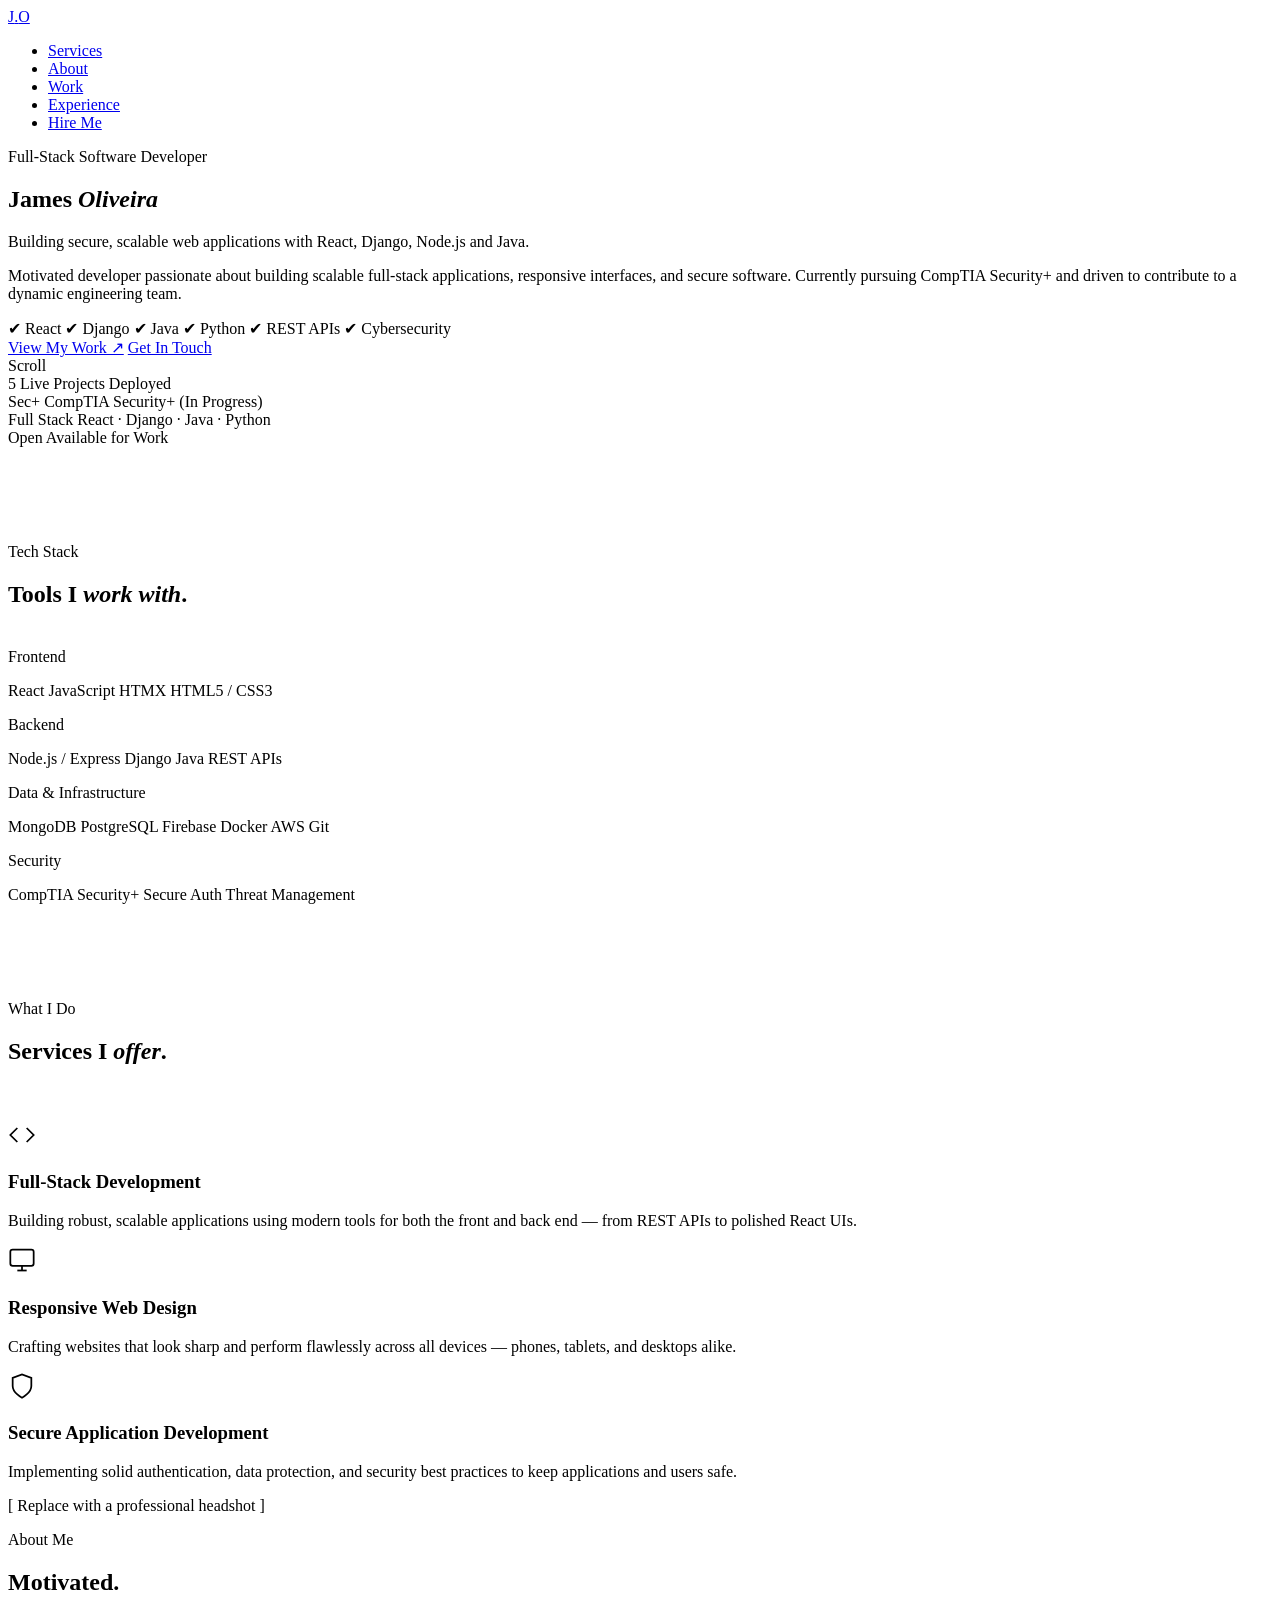
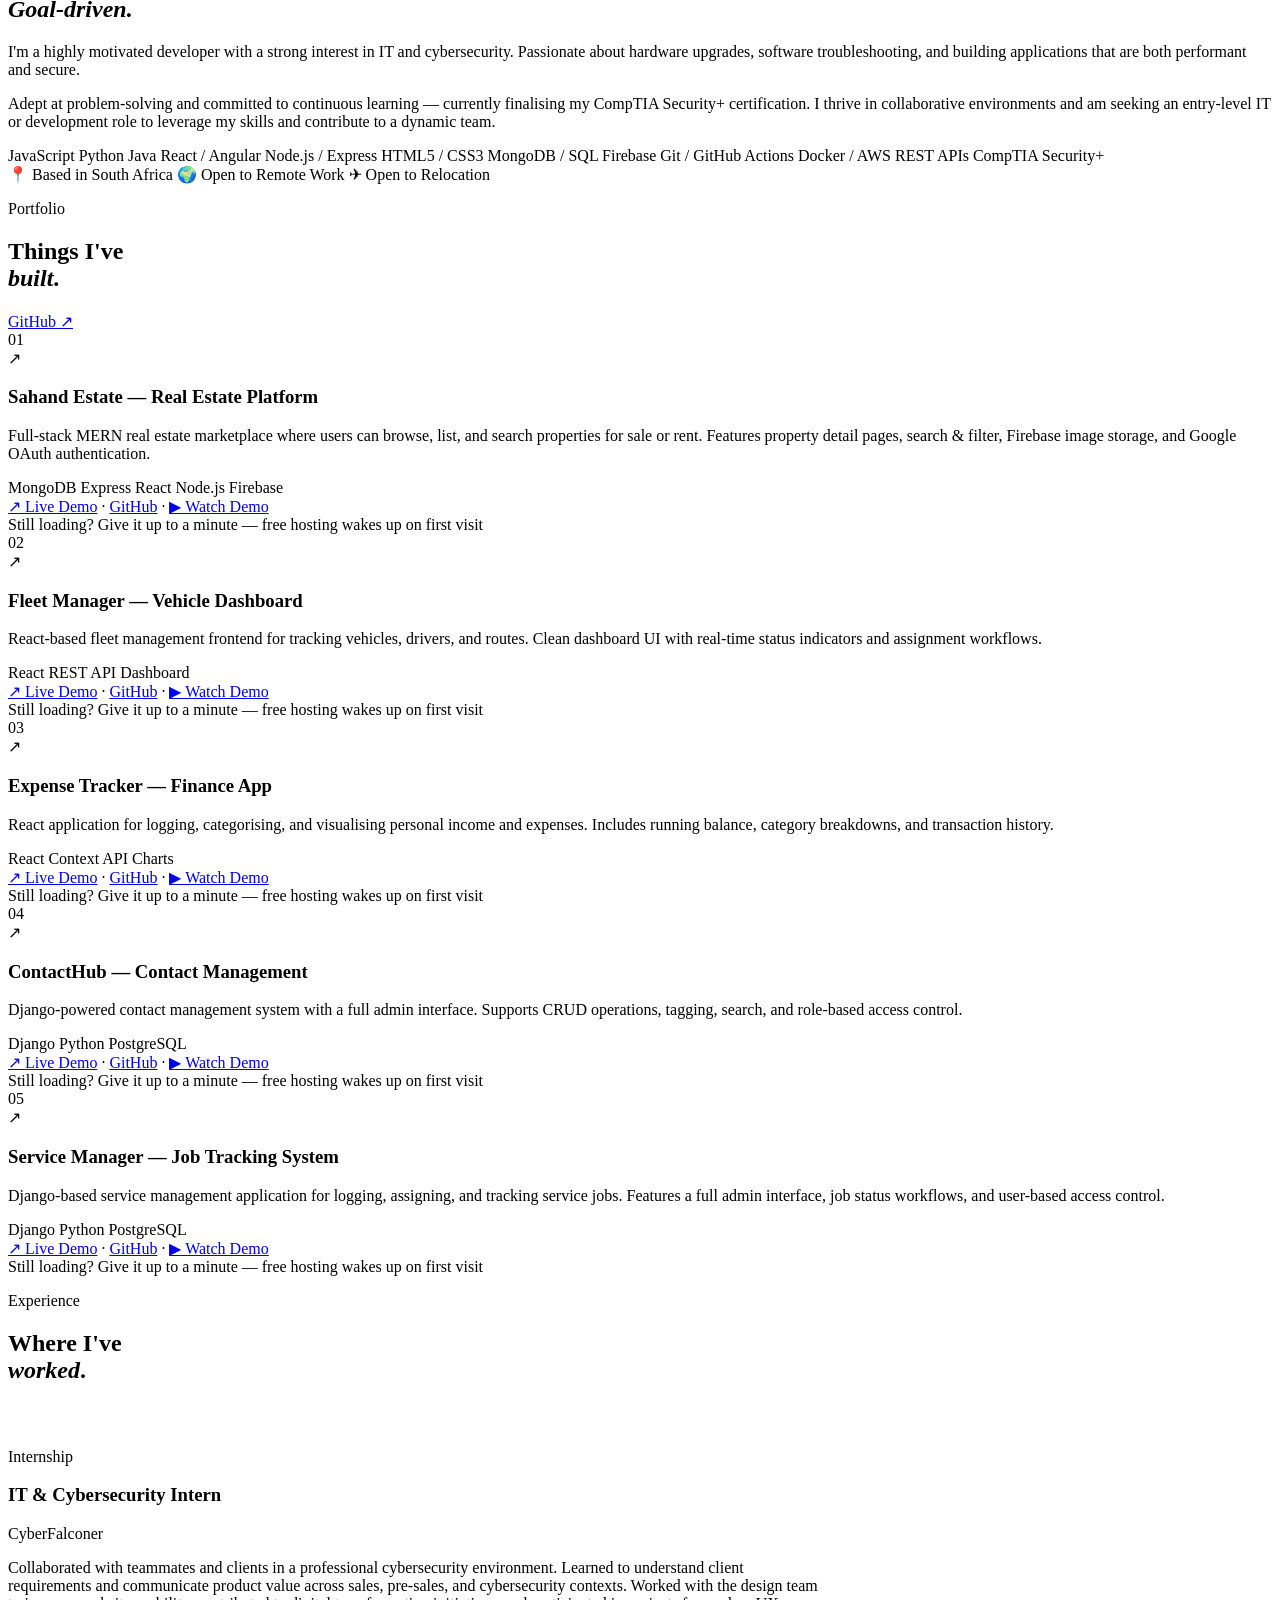
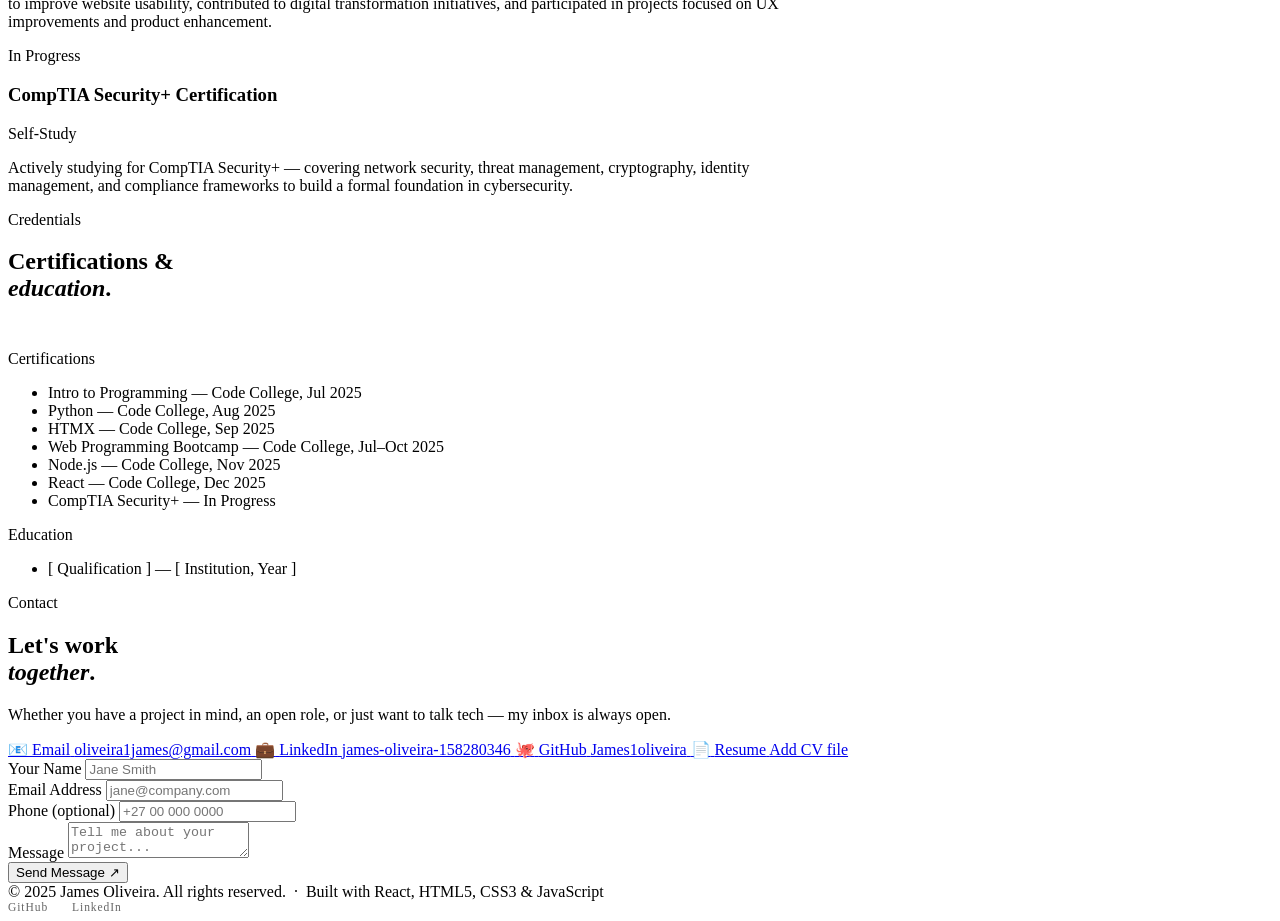
==== index.html @ b5749e1d "Add files via upload" ====
<!DOCTYPE html>
<html lang="en">
<head>
  <meta charset="UTF-8" />
  <meta name="viewport" content="width=device-width, initial-scale=1.0" />
  <title>James Oliveira — Software Developer</title>
  <link rel="stylesheet" href="style.css" />
</head>
<body>

  <!-- ══════════════════════════════════
       NAVIGATION
  ══════════════════════════════════ -->
  <nav id="navbar">
    <div class="container">
      <div class="nav-inner">
        <a href="#hero" class="nav-logo">J<span>.</span>O</a>
        <ul class="nav-links">
          <li><a href="#services">Services</a></li>
          <li><a href="#about">About</a></li>
          <li><a href="#projects">Work</a></li>
          <li><a href="#experience">Experience</a></li>
          <li><a href="#contact" class="nav-cta">Hire Me</a></li>
        </ul>
      </div>
    </div>
  </nav>

  <!-- ══════════════════════════════════
       HERO
  ══════════════════════════════════ -->
  <section id="hero">
    <div class="hero-bg"></div>
    <div class="hero-grid-lines"></div>
    <div class="container">
      <div class="hero-content">
        <p class="hero-eyebrow">Full-Stack Software Developer</p>
        <h1 class="hero-title">James <em>Oliveira</em></h1>
        <p class="hero-subtitle">Building secure, scalable web applications with React, Django, Node.js and Java.</p>
        <p class="hero-desc">
          Motivated developer passionate about building scalable full-stack
          applications, responsive interfaces, and secure software. Currently
          pursuing CompTIA Security+ and driven to contribute to a dynamic
          engineering team.
        </p>
        <div class="hero-tech-row reveal reveal-delay-1">
          <span class="hero-tech-item">✔ React</span>
          <span class="hero-tech-item">✔ Django</span>
          <span class="hero-tech-item">✔ Java</span>
          <span class="hero-tech-item">✔ Python</span>
          <span class="hero-tech-item">✔ REST APIs</span>
          <span class="hero-tech-item">✔ Cybersecurity</span>
        </div>
        <div class="hero-actions">
          <a href="#projects" class="btn btn-primary">View My Work ↗</a>
          <a href="#contact" class="btn btn-outline">Get In Touch</a>
        </div>
      </div>
    </div>
    <div class="hero-scroll">
      <div class="scroll-line"></div>
      <span>Scroll</span>
    </div>
  </section>

  <!-- ══════════════════════════════════
       STATS STRIP
  ══════════════════════════════════ -->
  <div class="stats-strip">
    <div class="container">
      <div class="stats-grid">
        <div class="reveal">
          <span class="stat-number">5</span>
          <span class="stat-label">Live Projects Deployed</span>
        </div>
        <div class="reveal reveal-delay-1">
          <span class="stat-number">Sec+</span>
          <span class="stat-label">CompTIA Security+ (In Progress)</span>
        </div>
        <div class="reveal reveal-delay-2">
          <span class="stat-number">Full&nbsp;Stack</span>
          <span class="stat-label">React · Django · Java · Python</span>
        </div>
        <div class="reveal reveal-delay-3">
          <span class="stat-number">Open</span>
          <span class="stat-label">Available for Work</span>
        </div>
      </div>
    </div>
  </div>

  <!-- ══════════════════════════════════
       TECH STACK
  ══════════════════════════════════ -->
  <section id="stack" style="padding-top: 5rem; padding-bottom: 5rem;">
    <div class="container">
      <p class="section-label reveal">Tech Stack</p>
      <h2 class="reveal reveal-delay-1" style="margin-bottom:2.5rem;">Tools I <em>work with</em>.</h2>
      <div class="stack-groups">
        <div class="stack-group reveal">
          <p class="stack-group-label">Frontend</p>
          <div class="skills-grid">
            <span class="skill-tag">React</span>
            <span class="skill-tag">JavaScript</span>
            <span class="skill-tag">HTMX</span>
            <span class="skill-tag">HTML5 / CSS3</span>
          </div>
        </div>
        <div class="stack-group reveal reveal-delay-1">
          <p class="stack-group-label">Backend</p>
          <div class="skills-grid">
            <span class="skill-tag">Node.js / Express</span>
            <span class="skill-tag">Django</span>
            <span class="skill-tag">Java</span>
            <span class="skill-tag">REST APIs</span>
          </div>
        </div>
        <div class="stack-group reveal reveal-delay-2">
          <p class="stack-group-label">Data &amp; Infrastructure</p>
          <div class="skills-grid">
            <span class="skill-tag">MongoDB</span>
            <span class="skill-tag">PostgreSQL</span>
            <span class="skill-tag">Firebase</span>
            <span class="skill-tag">Docker</span>
            <span class="skill-tag">AWS</span>
            <span class="skill-tag">Git</span>
          </div>
        </div>
        <div class="stack-group reveal reveal-delay-3">
          <p class="stack-group-label">Security</p>
          <div class="skills-grid">
            <span class="skill-tag">CompTIA Security+</span>
            <span class="skill-tag">Secure Auth</span>
            <span class="skill-tag">Threat Management</span>
          </div>
        </div>
      </div>
    </div>
  </section>

  <!-- ══════════════════════════════════
       SERVICES
  ══════════════════════════════════ -->
  <section id="services">
    <div class="container">
      <p class="section-label reveal">What I Do</p>
      <h2 class="reveal reveal-delay-1" style="margin-bottom:3.5rem;">Services I <em>offer</em>.</h2>
      <div class="services-grid">

        <div class="service-card reveal">
          <div class="service-icon">
            <svg width="28" height="28" viewBox="0 0 24 24" fill="none" stroke="currentColor" stroke-width="1.5">
              <polyline points="16 18 22 12 16 6"/><polyline points="8 6 2 12 8 18"/>
            </svg>
          </div>
          <h3>Full-Stack Development</h3>
          <p>Building robust, scalable applications using modern tools for both the front and back end — from REST APIs to polished React UIs.</p>
        </div>

        <div class="service-card reveal reveal-delay-1">
          <div class="service-icon">
            <svg width="28" height="28" viewBox="0 0 24 24" fill="none" stroke="currentColor" stroke-width="1.5">
              <rect x="2" y="3" width="20" height="14" rx="2"/><line x1="8" y1="21" x2="16" y2="21"/><line x1="12" y1="17" x2="12" y2="21"/>
            </svg>
          </div>
          <h3>Responsive Web Design</h3>
          <p>Crafting websites that look sharp and perform flawlessly across all devices — phones, tablets, and desktops alike.</p>
        </div>

        <div class="service-card reveal reveal-delay-2">
          <div class="service-icon">
            <svg width="28" height="28" viewBox="0 0 24 24" fill="none" stroke="currentColor" stroke-width="1.5">
              <path d="M12 22s8-4 8-10V5l-8-3-8 3v7c0 6 8 10 8 10z"/>
            </svg>
          </div>
          <h3>Secure Application Development</h3>
          <p>Implementing solid authentication, data protection, and security best practices to keep applications and users safe.</p>
        </div>

      </div>
    </div>
  </section>

  <!-- ══════════════════════════════════
       ABOUT
  ══════════════════════════════════ -->
  <section id="about" style="background: var(--navy-mid);">
    <div class="container">
      <div class="about-grid">

        <div class="about-image-wrap reveal">
          <div class="about-image-placeholder">[ Replace with a professional headshot ]</div>
          <div class="about-frame"></div>
        </div>

        <div class="about-text">
          <p class="section-label">About Me</p>
          <h2 class="reveal">Motivated.<br><em>Goal-driven.</em></h2>
          <p class="reveal reveal-delay-1">
            I'm a highly motivated developer with a strong interest in IT and cybersecurity.
            Passionate about hardware upgrades, software troubleshooting, and building
            applications that are both performant and secure.
          </p>
          <p class="reveal reveal-delay-2">
            Adept at problem-solving and committed to continuous learning — currently
            finalising my CompTIA Security+ certification. I thrive in collaborative
            environments and am seeking an entry-level IT or development role to leverage
            my skills and contribute to a dynamic team.
          </p>

          <div class="skills-grid reveal reveal-delay-3">
            <span class="skill-tag">JavaScript</span>
            <span class="skill-tag">Python</span>
            <span class="skill-tag">Java</span>
            <span class="skill-tag">React / Angular</span>
            <span class="skill-tag">Node.js / Express</span>
            <span class="skill-tag">HTML5 / CSS3</span>
            <span class="skill-tag">MongoDB / SQL</span>
            <span class="skill-tag">Firebase</span>
            <span class="skill-tag">Git / GitHub Actions</span>
            <span class="skill-tag">Docker / AWS</span>
            <span class="skill-tag">REST APIs</span>
            <span class="skill-tag">CompTIA Security+</span>
          </div>

          <div class="badge-row reveal reveal-delay-3">
            <span class="badge-pill">📍 Based in South Africa</span>
            <span class="badge-pill">🌍 Open to Remote Work</span>
            <span class="badge-pill">✈ Open to Relocation</span>
          </div>
        </div>

      </div>
    </div>
  </section>

  <!-- ══════════════════════════════════
       PROJECTS
  ══════════════════════════════════ -->
  <section id="projects">
    <div class="container">
      <div class="projects-header">
        <div>
          <p class="section-label reveal">Portfolio</p>
          <h2 class="reveal reveal-delay-1">Things I've<br><em>built</em>.</h2>
        </div>
        <a href="https://github.com/James1oliveira" target="_blank" rel="noopener noreferrer" class="btn btn-outline reveal reveal-delay-2">GitHub ↗</a>
      </div>

      <div class="projects-grid">

        <div class="project-card featured reveal" data-href="https://real-estate-hsno.onrender.com">
          <span class="project-num">01</span>
          <div class="project-arrow">↗</div>
          <h3>Sahand Estate — Real Estate Platform</h3>
          <p>Full-stack MERN real estate marketplace where users can browse, list, and search properties for sale or rent. Features property detail pages, search &amp; filter, Firebase image storage, and Google OAuth authentication.</p>
          <div class="project-tags">
            <span class="project-tag">MongoDB</span>
            <span class="project-tag">Express</span>
            <span class="project-tag">React</span>
            <span class="project-tag">Node.js</span>
            <span class="project-tag">Firebase</span>
          </div>
          <div class="project-links" style="position:relative;z-index:5;">
            <a href="https://real-estate-hsno.onrender.com" target="_blank" rel="noopener noreferrer" class="project-link">↗ Live Demo</a>
            <span class="project-link-divider">·</span>
            <a href="https://github.com/James1oliveira/real-estate" target="_blank" rel="noopener noreferrer" class="project-link">GitHub</a>
            <span class="project-link-divider">·</span>
            <a href="https://www.youtube.com/watch?v=_nC6hIKSYkM" target="_blank" rel="noopener noreferrer" class="project-link">▶ Watch Demo</a>
          </div>
          <span class="project-hint">Still loading? Give it up to a minute — free hosting wakes up on first visit</span>
        </div>

        <div class="project-card reveal reveal-delay-1" data-href="https://fleetfrontend-9fus.onrender.com">
          <span class="project-num">02</span>
          <div class="project-arrow">↗</div>
          <h3>Fleet Manager — Vehicle Dashboard</h3>
          <p>React-based fleet management frontend for tracking vehicles, drivers, and routes. Clean dashboard UI with real-time status indicators and assignment workflows.</p>
          <div class="project-tags">
            <span class="project-tag">React</span>
            <span class="project-tag">REST API</span>
            <span class="project-tag">Dashboard</span>
          </div>
          <div class="project-links" style="position:relative;z-index:5;">
            <a href="https://fleetfrontend-9fus.onrender.com" target="_blank" rel="noopener noreferrer" class="project-link">↗ Live Demo</a>
            <span class="project-link-divider">·</span>
            <a href="https://github.com/James1oliveira/fleetfrontend" target="_blank" rel="noopener noreferrer" class="project-link">GitHub</a>
            <span class="project-link-divider">·</span>
            <a href="https://www.youtube.com/watch?v=J_Q2_ZP9sjQ" target="_blank" rel="noopener noreferrer" class="project-link">▶ Watch Demo</a>
          </div>
          <span class="project-hint">Still loading? Give it up to a minute — free hosting wakes up on first visit</span>
        </div>

        <div class="project-card reveal reveal-delay-1" data-href="https://expense-tracker-qkkk.onrender.com">
          <span class="project-num">03</span>
          <div class="project-arrow">↗</div>
          <h3>Expense Tracker — Finance App</h3>
          <p>React application for logging, categorising, and visualising personal income and expenses. Includes running balance, category breakdowns, and transaction history.</p>
          <div class="project-tags">
            <span class="project-tag">React</span>
            <span class="project-tag">Context API</span>
            <span class="project-tag">Charts</span>
          </div>
          <div class="project-links" style="position:relative;z-index:5;">
            <a href="https://expense-tracker-qkkk.onrender.com" target="_blank" rel="noopener noreferrer" class="project-link">↗ Live Demo</a>
            <span class="project-link-divider">·</span>
            <a href="https://github.com/James1oliveira/expense_tracker" target="_blank" rel="noopener noreferrer" class="project-link">GitHub</a>
            <span class="project-link-divider">·</span>
            <a href="https://www.youtube.com/watch?v=8-w9nI2KdbQ" target="_blank" rel="noopener noreferrer" class="project-link">▶ Watch Demo</a>
          </div>
          <span class="project-hint">Still loading? Give it up to a minute — free hosting wakes up on first visit</span>
        </div>

        <div class="project-card reveal reveal-delay-2" data-href="https://contacthub-vqsi.onrender.com">
          <span class="project-num">04</span>
          <div class="project-arrow">↗</div>
          <h3>ContactHub — Contact Management</h3>
          <p>Django-powered contact management system with a full admin interface. Supports CRUD operations, tagging, search, and role-based access control.</p>
          <div class="project-tags">
            <span class="project-tag">Django</span>
            <span class="project-tag">Python</span>
            <span class="project-tag">PostgreSQL</span>
          </div>
          <div class="project-links" style="position:relative;z-index:5;">
            <a href="https://contacthub-vqsi.onrender.com" target="_blank" rel="noopener noreferrer" class="project-link">↗ Live Demo</a>
            <span class="project-link-divider">·</span>
            <a href="https://github.com/James1oliveira/Contacthub" target="_blank" rel="noopener noreferrer" class="project-link">GitHub</a>
            <span class="project-link-divider">·</span>
            <a href="https://www.youtube.com/watch?v=19uMpp8bWXs" target="_blank" rel="noopener noreferrer" class="project-link">▶ Watch Demo</a>
          </div>
          <span class="project-hint">Still loading? Give it up to a minute — free hosting wakes up on first visit</span>
        </div>

        <div class="project-card reveal reveal-delay-2" data-href="https://service-manager-project-ipyy.onrender.com">
          <span class="project-num">05</span>
          <div class="project-arrow">↗</div>
          <h3>Service Manager — Job Tracking System</h3>
          <p>Django-based service management application for logging, assigning, and tracking service jobs. Features a full admin interface, job status workflows, and user-based access control.</p>
          <div class="project-tags">
            <span class="project-tag">Django</span>
            <span class="project-tag">Python</span>
            <span class="project-tag">PostgreSQL</span>
          </div>
          <div class="project-links" style="position:relative;z-index:5;">
            <a href="https://service-manager-project-ipyy.onrender.com" target="_blank" rel="noopener noreferrer" class="project-link">↗ Live Demo</a>
            <span class="project-link-divider">·</span>
            <a href="https://github.com/James1oliveira/Service_manager_Django_project" target="_blank" rel="noopener noreferrer" class="project-link">GitHub</a>
            <span class="project-link-divider">·</span>
            <a href="https://www.youtube.com/watch?v=TnXNgxxYqVY" target="_blank" rel="noopener noreferrer" class="project-link">▶ Watch Demo</a>
          </div>
          <span class="project-hint">Still loading? Give it up to a minute — free hosting wakes up on first visit</span>
        </div>

      </div>

    </div>
  </section>

  <!-- ══════════════════════════════════
       EXPERIENCE
  ══════════════════════════════════ -->
  <section id="experience" style="background: var(--navy-mid);">
    <div class="container" style="max-width: 820px;">
      <p class="section-label reveal">Experience</p>
      <h2 class="reveal reveal-delay-1" style="margin-bottom:4rem;">Where I've<br><em>worked</em>.</h2>

      <div class="timeline">

        <div class="timeline-item reveal">
          <p class="timeline-period">Internship</p>
          <h3 class="timeline-role">IT &amp; Cybersecurity Intern</h3>
          <p class="timeline-company">CyberFalconer</p>
          <p class="timeline-desc">
            Collaborated with teammates and clients in a professional cybersecurity environment.
            Learned to understand client requirements and communicate product value across sales,
            pre-sales, and cybersecurity contexts. Worked with the design team to improve website
            usability, contributed to digital transformation initiatives, and participated in
            projects focused on UX improvements and product enhancement.
          </p>
        </div>

        <div class="timeline-item reveal reveal-delay-1">
          <p class="timeline-period">In Progress</p>
          <h3 class="timeline-role">CompTIA Security+ Certification</h3>
          <p class="timeline-company">Self-Study</p>
          <p class="timeline-desc">
            Actively studying for CompTIA Security+ — covering network security, threat
            management, cryptography, identity management, and compliance frameworks to
            build a formal foundation in cybersecurity.
          </p>
        </div>

      </div>
    </div>
  </section>

  <!-- ══════════════════════════════════
       CERTIFICATIONS & EDUCATION
  ══════════════════════════════════ -->
  <section id="credentials">
    <div class="container" style="max-width: 820px;">
      <p class="section-label reveal">Credentials</p>
      <h2 class="reveal reveal-delay-1" style="margin-bottom:3rem;">Certifications &amp;<br><em>education</em>.</h2>

      <div class="credentials-grid">
        <div class="credential-card reveal">
          <p class="stack-group-label">Certifications</p>
          <ul class="credential-list">
            <li>Intro to Programming <span class="credential-status">— Code College, Jul 2025</span></li>
            <li>Python <span class="credential-status">— Code College, Aug 2025</span></li>
            <li>HTMX <span class="credential-status">— Code College, Sep 2025</span></li>
            <li>Web Programming Bootcamp <span class="credential-status">— Code College, Jul–Oct 2025</span></li>
            <li>Node.js <span class="credential-status">— Code College, Nov 2025</span></li>
            <li>React <span class="credential-status">— Code College, Dec 2025</span></li>
            <li>CompTIA Security+ <span class="credential-status">— In Progress</span></li>
          </ul>
        </div>
        <div class="credential-card reveal reveal-delay-1">
          <p class="stack-group-label">Education</p>
          <ul class="credential-list">
            <li>[ Qualification ] <span class="credential-status">— [ Institution, Year ]</span></li>
          </ul>
        </div>
      </div>
    </div>
  </section>

  <!-- ══════════════════════════════════
       CONTACT
  ══════════════════════════════════ -->
  <section id="contact">
    <div class="container">
      <div class="contact-grid">

        <div class="contact-left">
          <p class="section-label reveal">Contact</p>
          <h2 class="reveal reveal-delay-1">Let's work<br><em>together</em>.</h2>
          <p class="reveal reveal-delay-2">Whether you have a project in mind, an open role, or just want to talk tech — my inbox is always open.</p>

          <div class="contact-cards reveal reveal-delay-3">
            <a href="mailto:oliveira1james@gmail.com" class="contact-card">
              <span class="contact-card-icon">📧</span>
              <span class="contact-card-label">Email</span>
              <span class="contact-card-sub">oliveira1james@gmail.com</span>
            </a>
            <a href="https://www.linkedin.com/in/james-oliveira-158280346/" target="_blank" rel="noopener noreferrer" class="contact-card">
              <span class="contact-card-icon">💼</span>
              <span class="contact-card-label">LinkedIn</span>
              <span class="contact-card-sub">james-oliveira-158280346</span>
            </a>
            <a href="https://github.com/James1oliveira" target="_blank" rel="noopener noreferrer" class="contact-card">
              <span class="contact-card-icon">🐙</span>
              <span class="contact-card-label">GitHub</span>
              <span class="contact-card-sub">James1oliveira</span>
            </a>
            <!-- TODO: replace # with a link to your actual CV PDF, e.g. /assets/James-Oliveira-CV.pdf -->
            <a href="#" download class="contact-card">
              <span class="contact-card-icon">📄</span>
              <span class="contact-card-label">Resume</span>
              <span class="contact-card-sub">Add CV file</span>
            </a>
          </div>
        </div>

        <!-- 
          Formspree endpoint is live (oliveira1james@gmail.com).
          Formspree sends a one-time confirmation email on the first real submission —
          click that link to fully activate the form.
        -->
        <form id="contact-form" class="contact-form reveal reveal-delay-2" action="https://formspree.io/f/xnjebqdp" method="POST">
          <div class="form-group">
            <label for="cname">Your Name</label>
            <input type="text" id="cname" name="name" placeholder="Jane Smith" required />
          </div>
          <div class="form-group">
            <label for="cemail">Email Address</label>
            <input type="email" id="cemail" name="email" placeholder="jane@company.com" required />
          </div>
          <div class="form-group">
            <label for="cphone">Phone (optional)</label>
            <input type="tel" id="cphone" name="phone" placeholder="+27 00 000 0000" />
          </div>
          <div class="form-group">
            <label for="cmessage">Message</label>
            <textarea id="cmessage" name="message" placeholder="Tell me about your project..." required></textarea>
          </div>
          <!-- honeypot field to catch spam bots; keep this hidden from real users -->
          <input type="text" name="_gotcha" style="display:none" tabindex="-1" autocomplete="off" />
          <button type="submit" class="btn btn-primary" id="contact-submit-btn">Send Message ↗</button>
          <p id="contact-form-error" style="display:none; color:#e07856; font-family:var(--font-mono); font-size:0.78rem; margin-top:0.5rem;">
            Something went wrong — please email me directly instead.
          </p>
        </form>

      </div>
    </div>
  </section>

  <!-- ══════════════════════════════════
       FOOTER
  ══════════════════════════════════ -->
  <footer>
    <div class="container">
      <div class="footer-inner">
        <span class="footer-copy">© 2025 James Oliveira. All rights reserved. &nbsp;·&nbsp; Built with React, HTML5, CSS3 &amp; JavaScript</span>
        <div style="display:flex;gap:1.5rem;">
          <a href="https://github.com/James1oliveira" target="_blank" rel="noopener noreferrer" style="font-family:var(--font-mono);font-size:0.72rem;letter-spacing:0.08em;color:var(--slate);opacity:0.6;text-decoration:none;transition:color 0.3s;" onmouseover="this.style.color='var(--gold)';this.style.opacity='1'" onmouseout="this.style.color='var(--slate)';this.style.opacity='0.6'">GitHub</a>
          <a href="https://www.linkedin.com/in/james-oliveira-158280346/" target="_blank" rel="noopener noreferrer" style="font-family:var(--font-mono);font-size:0.72rem;letter-spacing:0.08em;color:var(--slate);opacity:0.6;text-decoration:none;transition:color 0.3s;" onmouseover="this.style.color='var(--gold)';this.style.opacity='1'" onmouseout="this.style.color='var(--slate)';this.style.opacity='0.6'">LinkedIn</a>
        </div>
      </div>
    </div>
  </footer>

  <script>
    const navbar = document.getElementById('navbar');
    window.addEventListener('scroll', () => {
      navbar.classList.toggle('scrolled', window.scrollY > 60);
    });

    // Wake up the free Render apps as soon as someone opens the portfolio,
    // so they are already running by the time a visitor clicks a project.
    [
      'https://real-estate-hsno.onrender.com',
      'https://fleetfrontend-9fus.onrender.com',
      'https://fleetbackend-kudi.onrender.com',
      'https://expense-tracker-qkkk.onrender.com',
      'https://contacthub-vqsi.onrender.com',
      'https://service-manager-project-ipyy.onrender.com'
    ].forEach(url => fetch(url, { mode: 'no-cors', cache: 'no-store' }).catch(() => {}));

    // Make entire project cards clickable (opens the live demo),
    // while still letting the individual links/text selection work normally.
    document.querySelectorAll('.project-card[data-href]').forEach(card => {
      card.addEventListener('click', (e) => {
        if (e.target.closest('a') || e.target.closest('.project-links')) return; // let real links behave normally
        window.open(card.dataset.href, '_blank', 'noopener,noreferrer');
      });
    });

    const reveals = document.querySelectorAll('.reveal');
    const observer = new IntersectionObserver((entries) => {
      entries.forEach(e => {
        if (e.isIntersecting) { e.target.classList.add('visible'); observer.unobserve(e.target); }
      });
    }, { threshold: 0.08, rootMargin: '0px 0px -50px 0px' });
    reveals.forEach(el => observer.observe(el));

    const contactForm = document.getElementById('contact-form');
    const submitBtn = document.getElementById('contact-submit-btn');
    const errorMsg = document.getElementById('contact-form-error');

    contactForm.addEventListener('submit', async (event) => {
      event.preventDefault();
      errorMsg.style.display = 'none';
      submitBtn.textContent = 'Sending...';
      submitBtn.style.pointerEvents = 'none';

      try {
        const response = await fetch(contactForm.action, {
          method: 'POST',
          body: new FormData(contactForm),
          headers: { 'Accept': 'application/json' }
        });

        if (response.ok) {
          submitBtn.textContent = 'Message Sent ✓';
          submitBtn.style.background = '#198754';
          contactForm.reset();
        } else {
          throw new Error('Form submission failed');
        }
      } catch (err) {
        submitBtn.textContent = 'Send Message ↗';
        submitBtn.style.pointerEvents = '';
        errorMsg.style.display = 'block';
        return;
      }

      setTimeout(() => {
        submitBtn.textContent = 'Send Message ↗';
        submitBtn.style.background = '';
        submitBtn.style.pointerEvents = '';
      }, 4000);
    });
  </script>

</body>
</html>
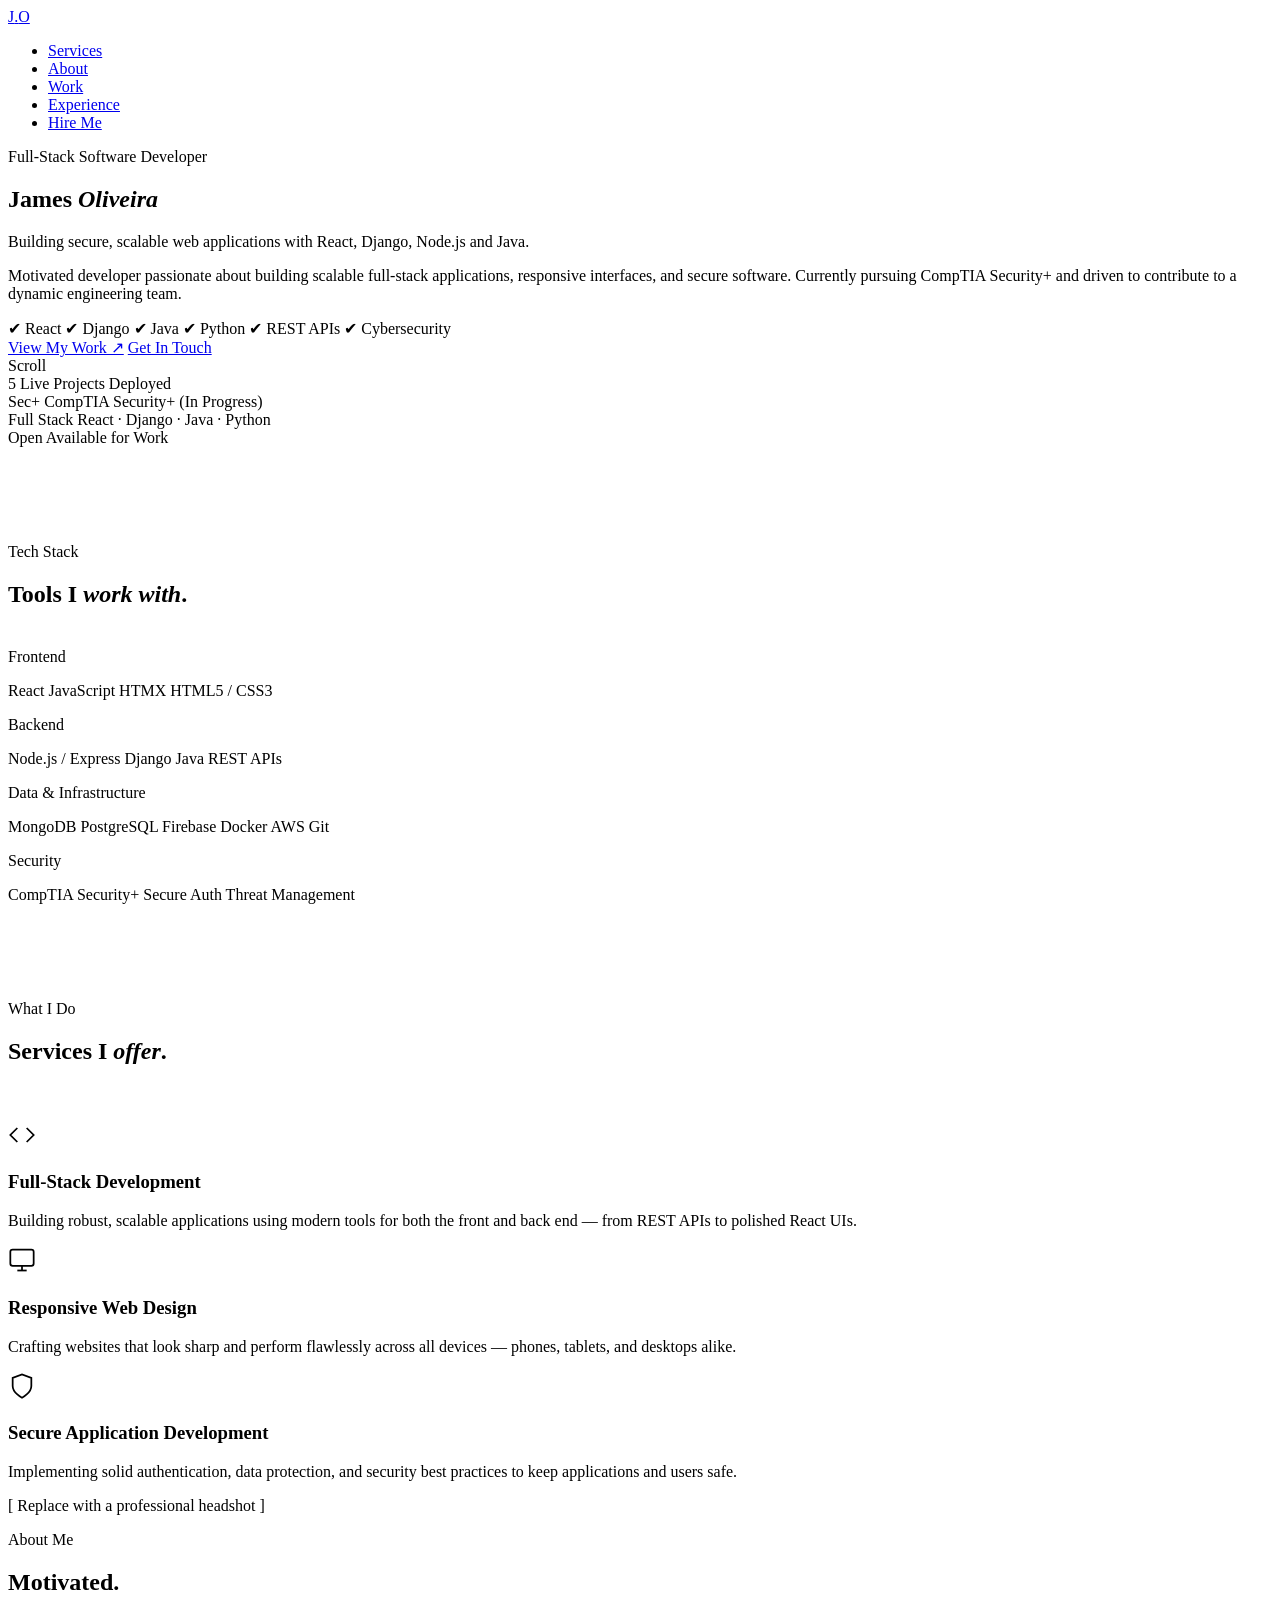
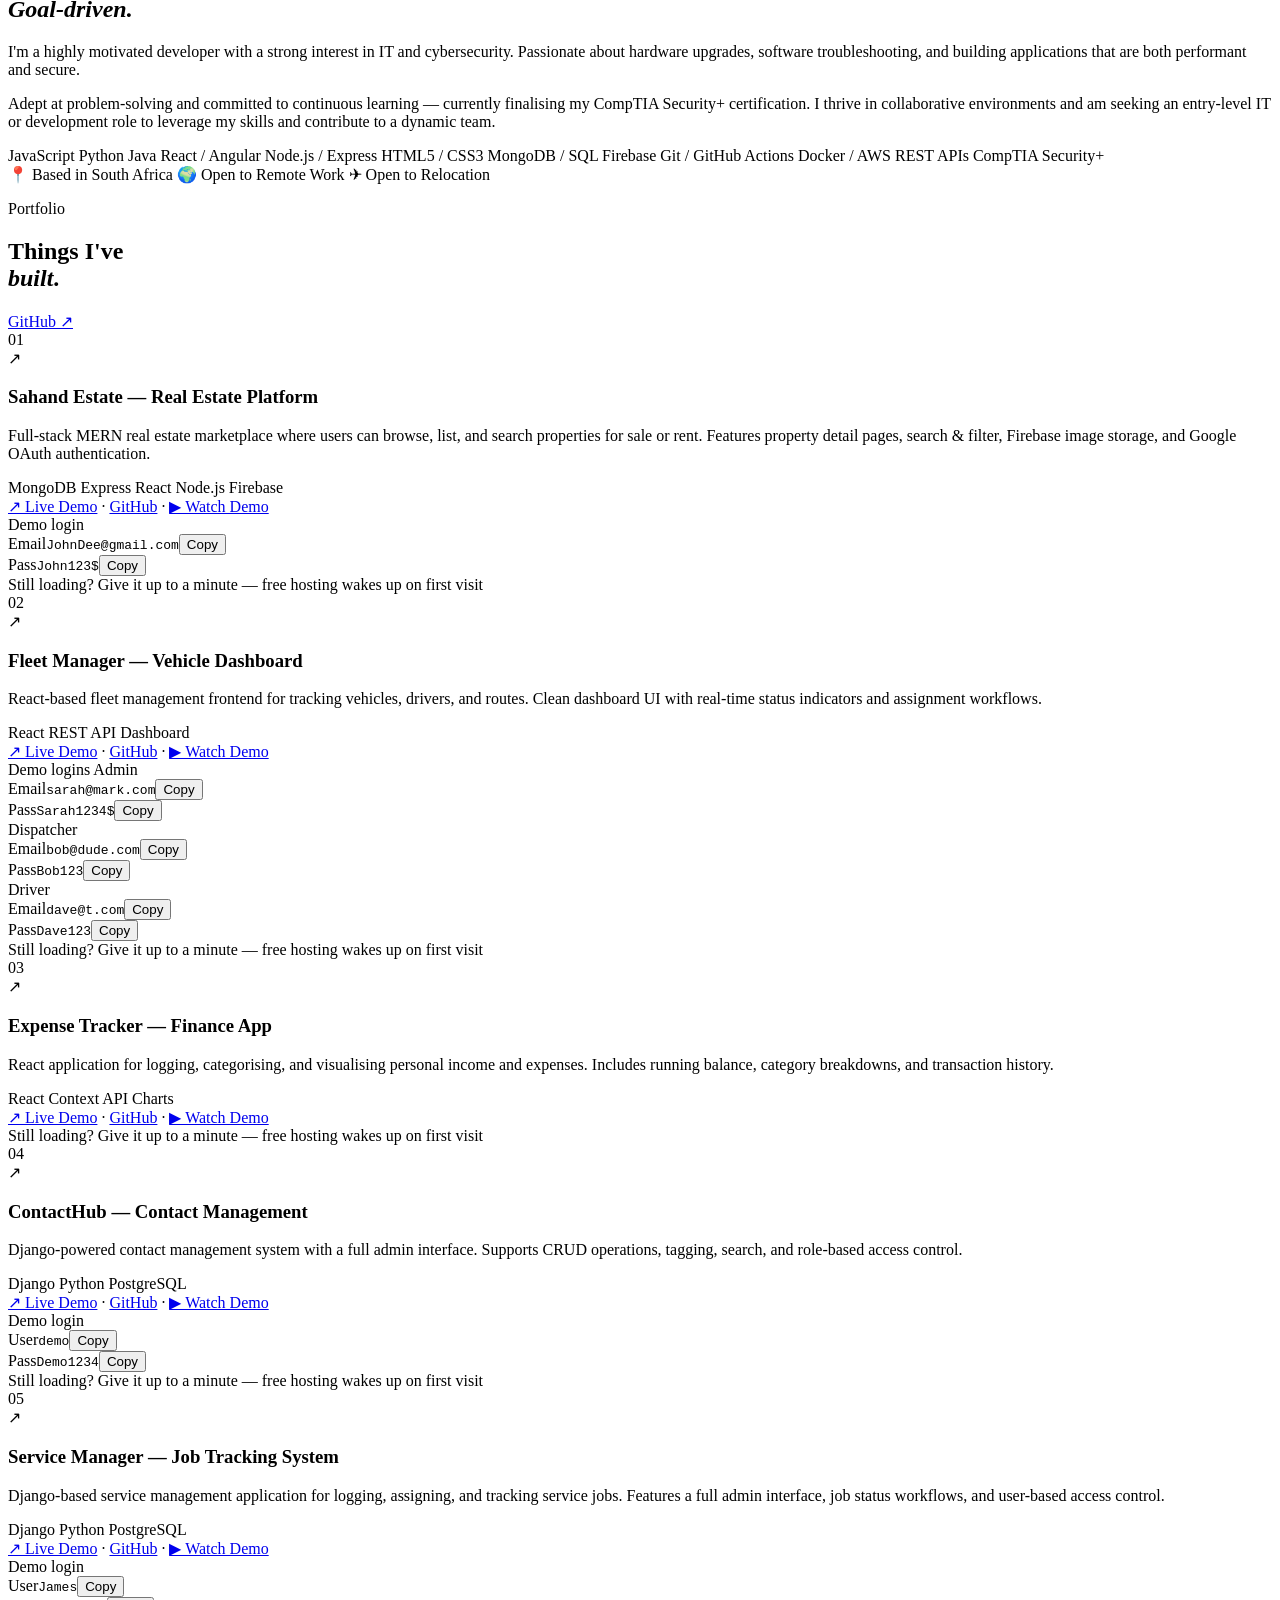
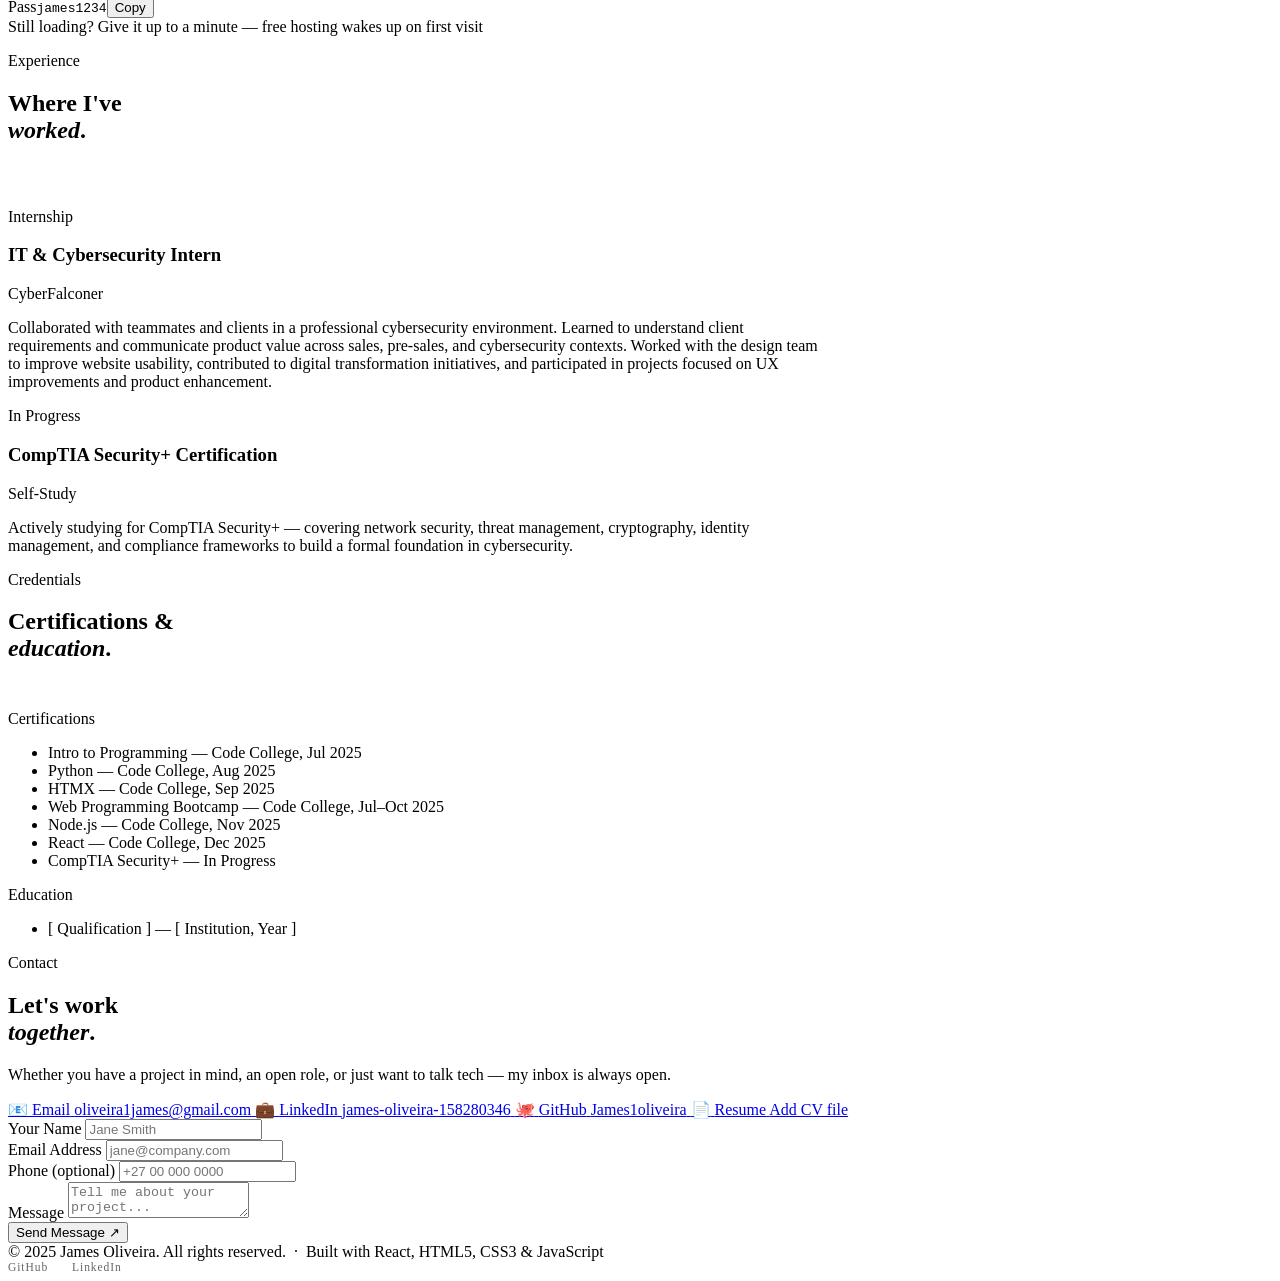
==== commit 6237f612: "Add files via upload" ====
--- a/index.html
+++ b/index.html
@@ -268,6 +268,11 @@
             <span class="project-link-divider">·</span>
             <a href="https://www.youtube.com/watch?v=_nC6hIKSYkM" target="_blank" rel="noopener noreferrer" class="project-link">▶ Watch Demo</a>
           </div>
+          <div class="demo-login">
+            <span class="demo-login-label">Demo login</span>
+            <div class="demo-login-row"><span class="demo-login-key">Email</span><code>JohnDee@gmail.com</code><button type="button" class="demo-copy" aria-label="Copy email">Copy</button></div>
+            <div class="demo-login-row"><span class="demo-login-key">Pass</span><code>John123$</code><button type="button" class="demo-copy" aria-label="Copy password">Copy</button></div>
+          </div>
           <span class="project-hint">Still loading? Give it up to a minute — free hosting wakes up on first visit</span>
         </div>
 
@@ -288,6 +293,18 @@
             <span class="project-link-divider">·</span>
             <a href="https://www.youtube.com/watch?v=J_Q2_ZP9sjQ" target="_blank" rel="noopener noreferrer" class="project-link">▶ Watch Demo</a>
           </div>
+          <div class="demo-login">
+            <span class="demo-login-label">Demo logins</span>
+            <span class="demo-login-role">Admin</span>
+            <div class="demo-login-row"><span class="demo-login-key">Email</span><code>sarah@mark.com</code><button type="button" class="demo-copy" aria-label="Copy admin email">Copy</button></div>
+            <div class="demo-login-row"><span class="demo-login-key">Pass</span><code>Sarah1234$</code><button type="button" class="demo-copy" aria-label="Copy admin password">Copy</button></div>
+            <span class="demo-login-role">Dispatcher</span>
+            <div class="demo-login-row"><span class="demo-login-key">Email</span><code>bob@dude.com</code><button type="button" class="demo-copy" aria-label="Copy dispatcher email">Copy</button></div>
+            <div class="demo-login-row"><span class="demo-login-key">Pass</span><code>Bob123</code><button type="button" class="demo-copy" aria-label="Copy dispatcher password">Copy</button></div>
+            <span class="demo-login-role">Driver</span>
+            <div class="demo-login-row"><span class="demo-login-key">Email</span><code>dave@t.com</code><button type="button" class="demo-copy" aria-label="Copy driver email">Copy</button></div>
+            <div class="demo-login-row"><span class="demo-login-key">Pass</span><code>Dave123</code><button type="button" class="demo-copy" aria-label="Copy driver password">Copy</button></div>
+          </div>
           <span class="project-hint">Still loading? Give it up to a minute — free hosting wakes up on first visit</span>
         </div>
 
@@ -328,10 +345,15 @@
             <span class="project-link-divider">·</span>
             <a href="https://www.youtube.com/watch?v=19uMpp8bWXs" target="_blank" rel="noopener noreferrer" class="project-link">▶ Watch Demo</a>
           </div>
+          <div class="demo-login">
+            <span class="demo-login-label">Demo login</span>
+            <div class="demo-login-row"><span class="demo-login-key">User</span><code>demo</code><button type="button" class="demo-copy" aria-label="Copy username">Copy</button></div>
+            <div class="demo-login-row"><span class="demo-login-key">Pass</span><code>Demo1234</code><button type="button" class="demo-copy" aria-label="Copy password">Copy</button></div>
+          </div>
           <span class="project-hint">Still loading? Give it up to a minute — free hosting wakes up on first visit</span>
         </div>
 
-        <div class="project-card reveal reveal-delay-2" data-href="https://service-manager-project-ipyy.onrender.com">
+        <div class="project-card reveal reveal-delay-2" data-href="https://service-manager-project.onrender.com">
           <span class="project-num">05</span>
           <div class="project-arrow">↗</div>
           <h3>Service Manager — Job Tracking System</h3>
@@ -342,11 +364,16 @@
             <span class="project-tag">PostgreSQL</span>
           </div>
           <div class="project-links" style="position:relative;z-index:5;">
-            <a href="https://service-manager-project-ipyy.onrender.com" target="_blank" rel="noopener noreferrer" class="project-link">↗ Live Demo</a>
+            <a href="https://service-manager-project.onrender.com" target="_blank" rel="noopener noreferrer" class="project-link">↗ Live Demo</a>
             <span class="project-link-divider">·</span>
             <a href="https://github.com/James1oliveira/Service_manager_Django_project" target="_blank" rel="noopener noreferrer" class="project-link">GitHub</a>
             <span class="project-link-divider">·</span>
             <a href="https://www.youtube.com/watch?v=TnXNgxxYqVY" target="_blank" rel="noopener noreferrer" class="project-link">▶ Watch Demo</a>
+          </div>
+          <div class="demo-login">
+            <span class="demo-login-label">Demo login</span>
+            <div class="demo-login-row"><span class="demo-login-key">User</span><code>James</code><button type="button" class="demo-copy" aria-label="Copy username">Copy</button></div>
+            <div class="demo-login-row"><span class="demo-login-key">Pass</span><code>james1234</code><button type="button" class="demo-copy" aria-label="Copy password">Copy</button></div>
           </div>
           <span class="project-hint">Still loading? Give it up to a minute — free hosting wakes up on first visit</span>
         </div>
@@ -525,15 +552,30 @@
       'https://fleetbackend-kudi.onrender.com',
       'https://expense-tracker-qkkk.onrender.com',
       'https://contacthub-vqsi.onrender.com',
-      'https://service-manager-project-ipyy.onrender.com'
+      'https://service-manager-project.onrender.com'
     ].forEach(url => fetch(url, { mode: 'no-cors', cache: 'no-store' }).catch(() => {}));
 
     // Make entire project cards clickable (opens the live demo),
     // while still letting the individual links/text selection work normally.
     document.querySelectorAll('.project-card[data-href]').forEach(card => {
       card.addEventListener('click', (e) => {
-        if (e.target.closest('a') || e.target.closest('.project-links')) return; // let real links behave normally
+        if (e.target.closest('a') || e.target.closest('.project-links') || e.target.closest('.demo-login')) return; // let real links behave normally
         window.open(card.dataset.href, '_blank', 'noopener,noreferrer');
+      });
+    });
+
+    // Copy buttons for the demo logins
+    document.querySelectorAll('.demo-copy').forEach(btn => {
+      btn.addEventListener('click', async () => {
+        const text = btn.previousElementSibling.textContent;
+        try { await navigator.clipboard.writeText(text); }
+        catch {
+          const t = document.createElement('textarea');
+          t.value = text; document.body.appendChild(t); t.select();
+          document.execCommand('copy'); t.remove();
+        }
+        btn.textContent = 'Copied';
+        setTimeout(() => { btn.textContent = 'Copy'; }, 1500);
       });
     });
 
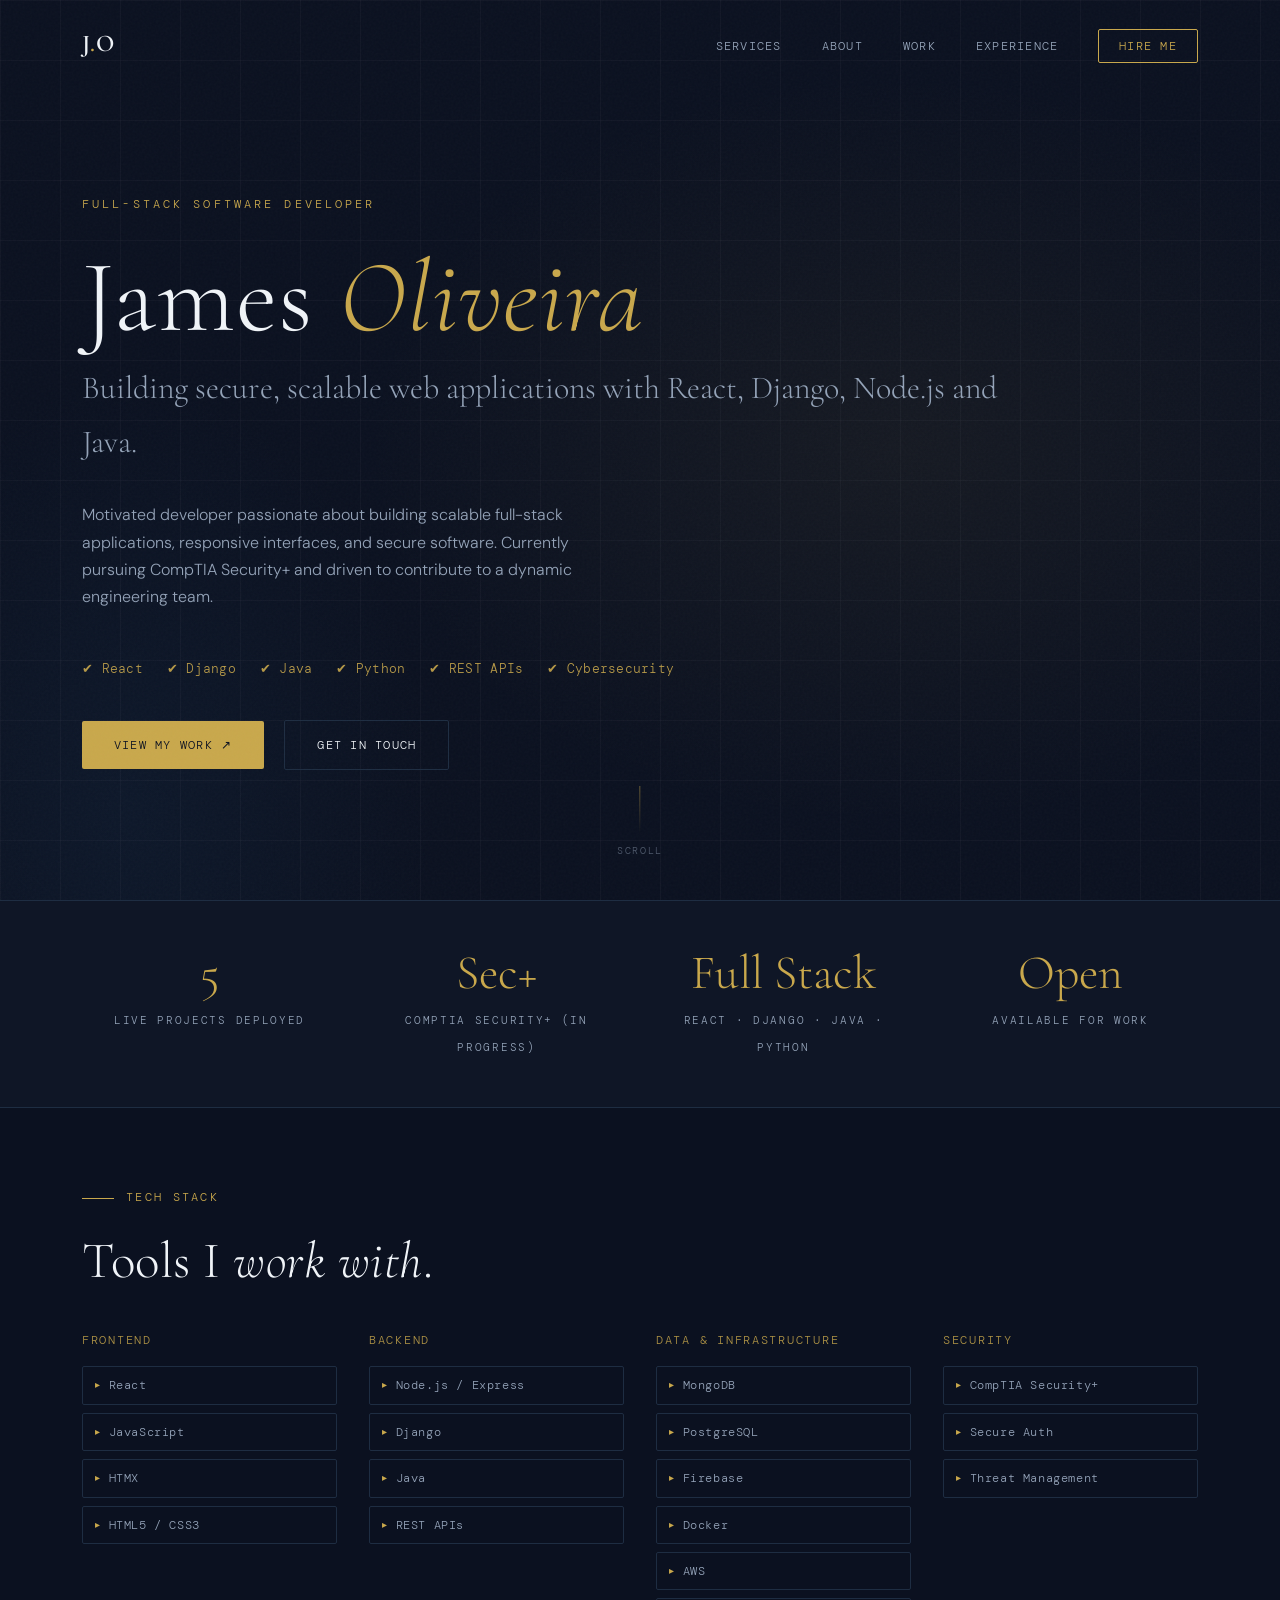
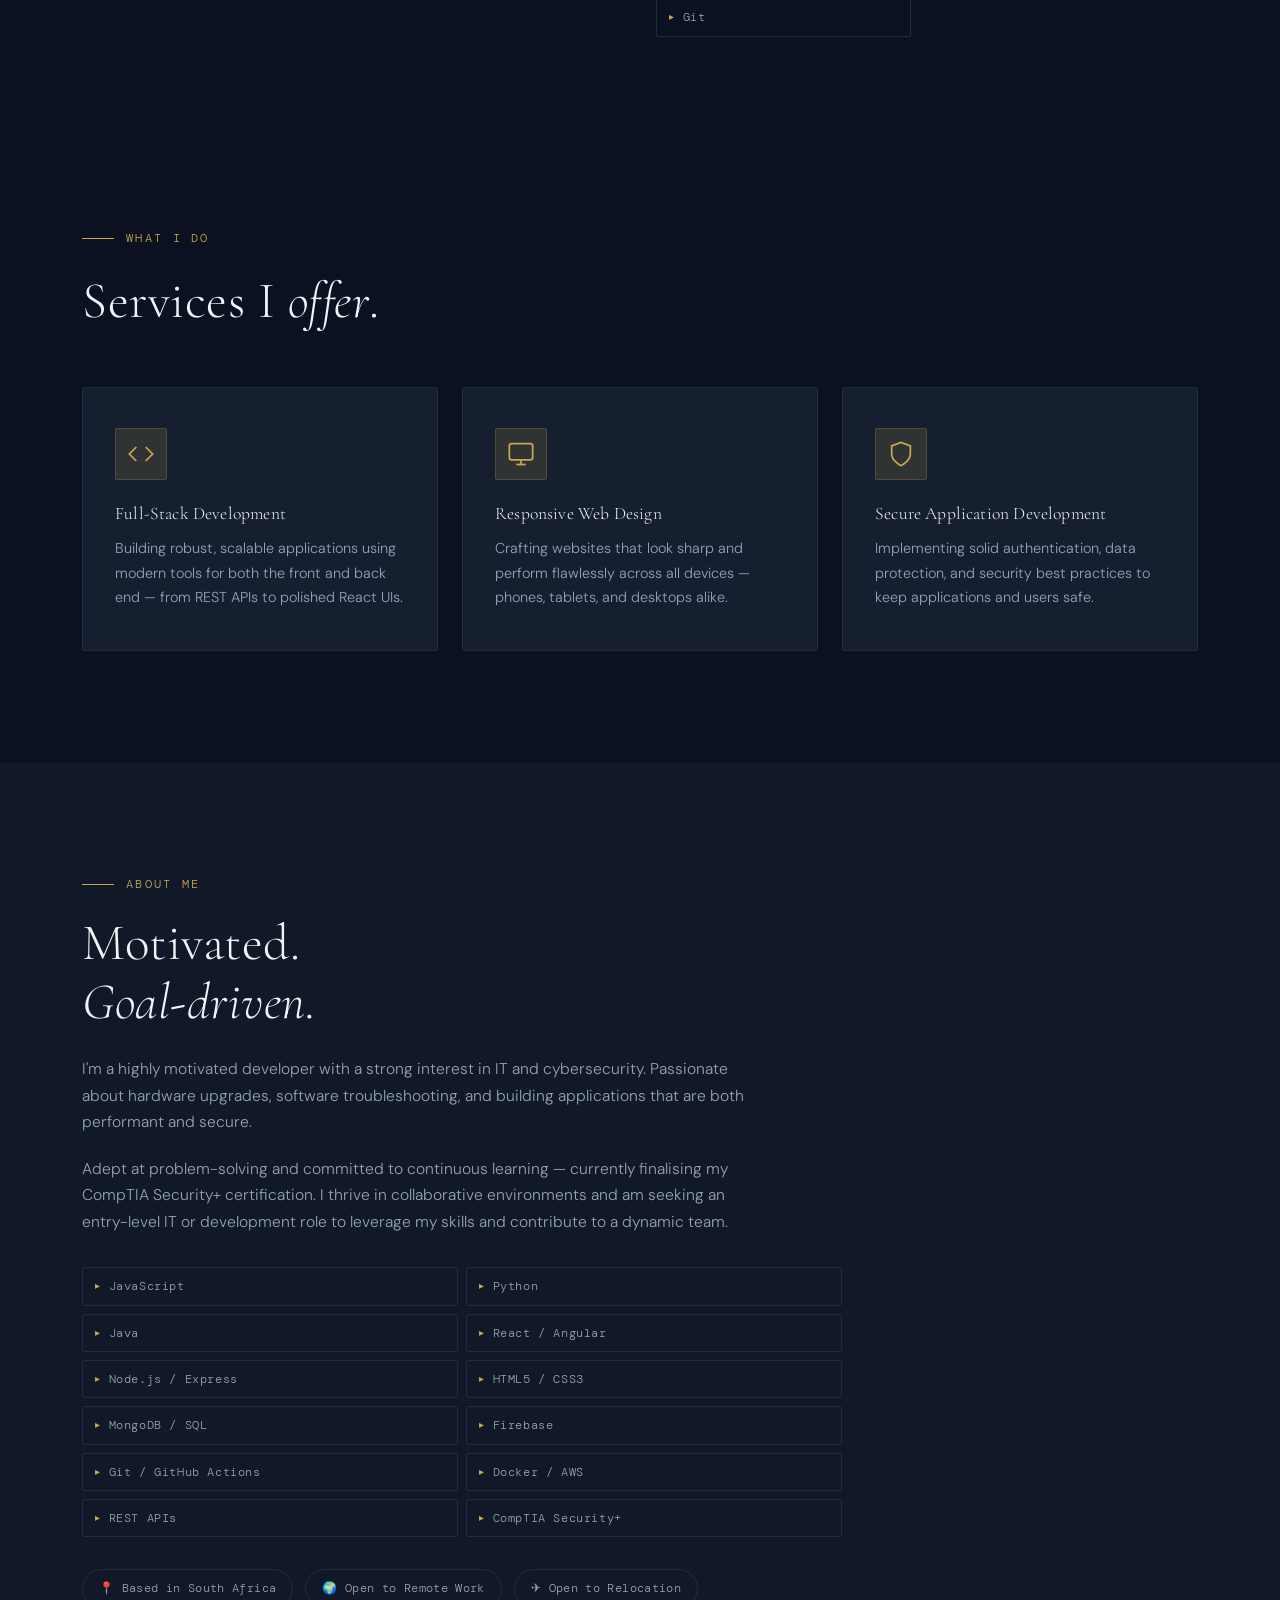
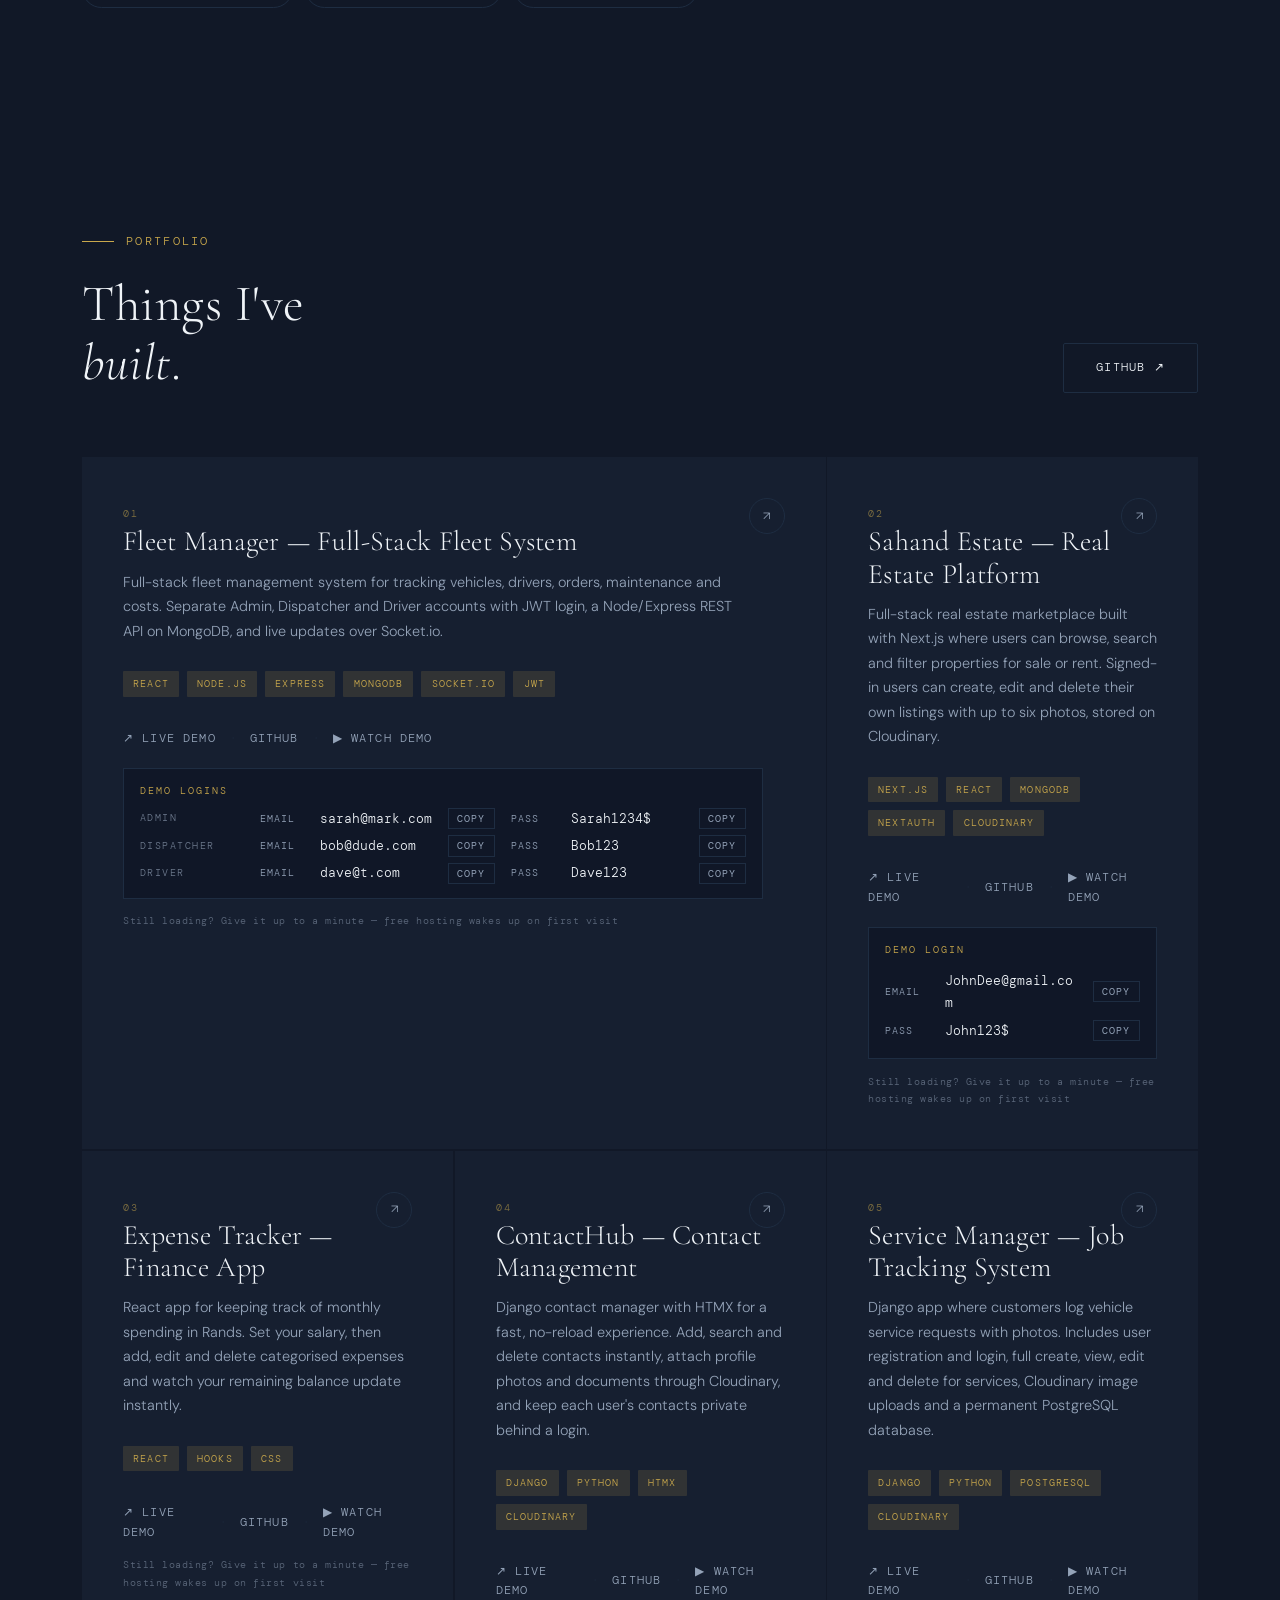
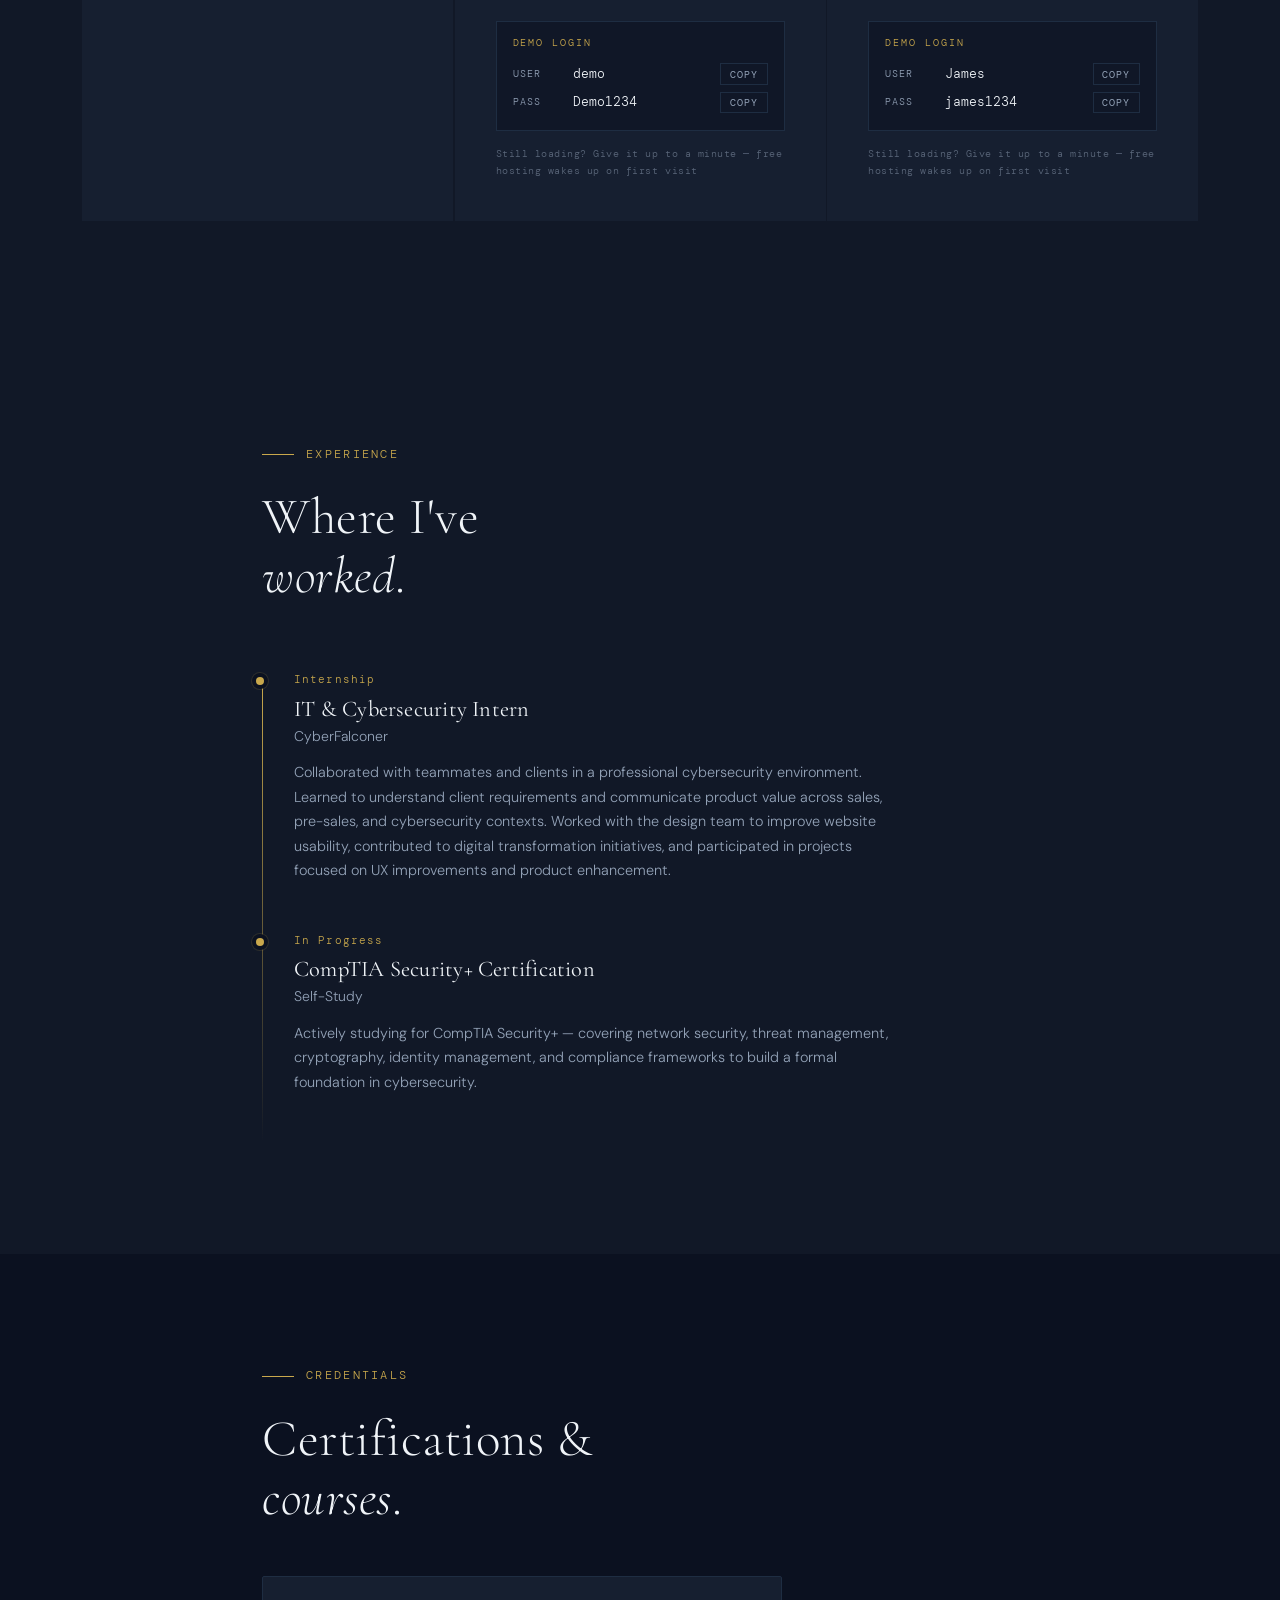
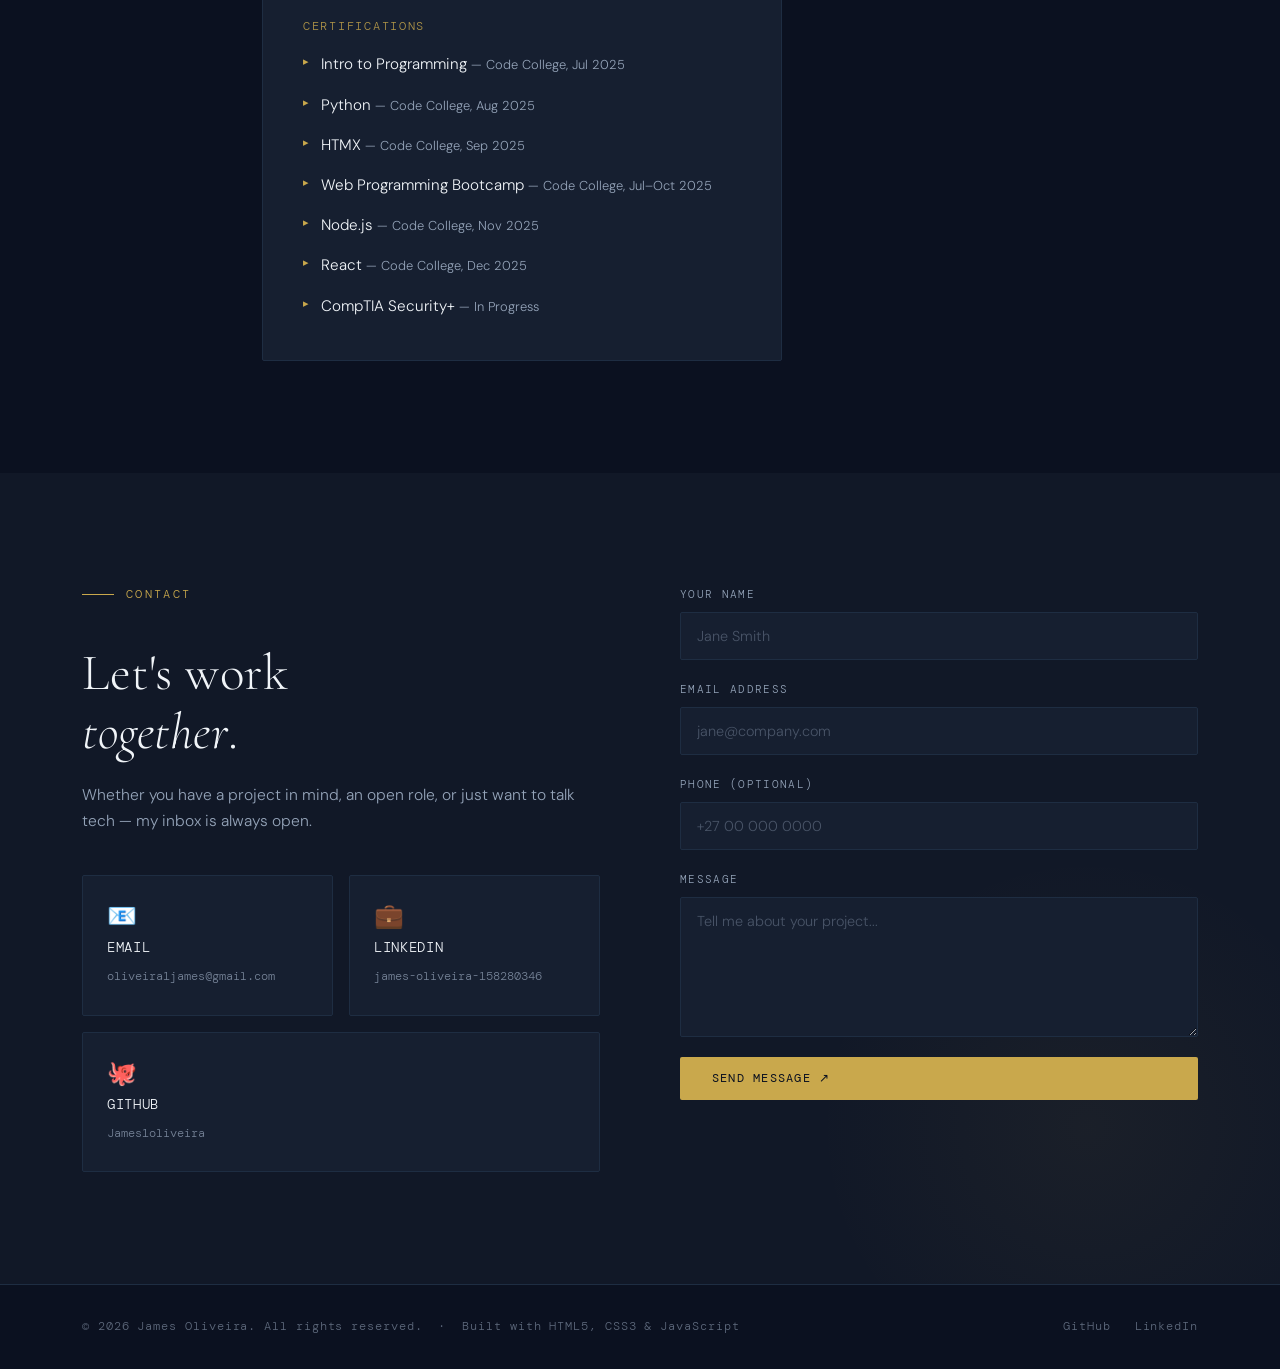
==== commit 395816a3: "Add files via upload" ====
--- a/index.html
+++ b/index.html
@@ -186,12 +186,14 @@
   ══════════════════════════════════ -->
   <section id="about" style="background: var(--navy-mid);">
     <div class="container">
-      <div class="about-grid">
-
+      <div class="about-grid no-photo">
+
+        <!-- Headshot hidden until a photo is added:
         <div class="about-image-wrap reveal">
-          <div class="about-image-placeholder">[ Replace with a professional headshot ]</div>
+          <img src="headshot.jpg" alt="James Oliveira">
           <div class="about-frame"></div>
         </div>
+        -->
 
         <div class="about-text">
           <p class="section-label">About Me</p>
@@ -249,17 +251,60 @@
 
       <div class="projects-grid">
 
-        <div class="project-card featured reveal" data-href="https://real-estate-hsno.onrender.com">
+        <div class="project-card featured reveal" data-href="https://fleetfrontend-9fus.onrender.com">
           <span class="project-num">01</span>
           <div class="project-arrow">↗</div>
-          <h3>Sahand Estate — Real Estate Platform</h3>
-          <p>Full-stack MERN real estate marketplace where users can browse, list, and search properties for sale or rent. Features property detail pages, search &amp; filter, Firebase image storage, and Google OAuth authentication.</p>
+          <h3>Fleet Manager — Full-Stack Fleet System</h3>
+          <p>Full-stack fleet management system for tracking vehicles, drivers, orders, maintenance and costs. Separate Admin, Dispatcher and Driver accounts with JWT login, a Node/Express REST API on MongoDB, and live updates over Socket.io.</p>
           <div class="project-tags">
-            <span class="project-tag">MongoDB</span>
-            <span class="project-tag">Express</span>
             <span class="project-tag">React</span>
             <span class="project-tag">Node.js</span>
-            <span class="project-tag">Firebase</span>
+            <span class="project-tag">Express</span>
+            <span class="project-tag">MongoDB</span>
+            <span class="project-tag">Socket.io</span>
+            <span class="project-tag">JWT</span>
+          </div>
+          <div class="project-links" style="position:relative;z-index:5;">
+            <a href="https://fleetfrontend-9fus.onrender.com" target="_blank" rel="noopener noreferrer" class="project-link">↗ Live Demo</a>
+            <span class="project-link-divider">·</span>
+            <a href="https://github.com/James1oliveira/fleetfrontend" target="_blank" rel="noopener noreferrer" class="project-link">GitHub</a>
+            <span class="project-link-divider">·</span>
+            <a href="https://www.youtube.com/watch?v=J_Q2_ZP9sjQ" target="_blank" rel="noopener noreferrer" class="project-link">▶ Watch Demo</a>
+          </div>
+          <div class="demo-login demo-login-wide">
+            <span class="demo-login-label">Demo logins</span>
+            <div class="demo-login-groups">
+            <div class="demo-login-group">
+              <span class="demo-login-role">Admin</span>
+              <div class="demo-login-row"><span class="demo-login-key">Email</span><code>sarah@mark.com</code><button type="button" class="demo-copy" aria-label="Copy admin email">Copy</button></div>
+              <div class="demo-login-row"><span class="demo-login-key">Pass</span><code>Sarah1234$</code><button type="button" class="demo-copy" aria-label="Copy admin password">Copy</button></div>
+            </div>
+            <div class="demo-login-group">
+              <span class="demo-login-role">Dispatcher</span>
+              <div class="demo-login-row"><span class="demo-login-key">Email</span><code>bob@dude.com</code><button type="button" class="demo-copy" aria-label="Copy dispatcher email">Copy</button></div>
+              <div class="demo-login-row"><span class="demo-login-key">Pass</span><code>Bob123</code><button type="button" class="demo-copy" aria-label="Copy dispatcher password">Copy</button></div>
+            </div>
+            <div class="demo-login-group">
+              <span class="demo-login-role">Driver</span>
+              <div class="demo-login-row"><span class="demo-login-key">Email</span><code>dave@t.com</code><button type="button" class="demo-copy" aria-label="Copy driver email">Copy</button></div>
+              <div class="demo-login-row"><span class="demo-login-key">Pass</span><code>Dave123</code><button type="button" class="demo-copy" aria-label="Copy driver password">Copy</button></div>
+            </div>
+            </div>
+          </div>
+          <span class="project-hint">Still loading? Give it up to a minute — free hosting wakes up on first visit</span>
+        </div>
+
+        <div class="project-card reveal reveal-delay-1" data-href="https://real-estate-hsno.onrender.com">
+          <span class="project-num">02</span>
+          <div class="project-arrow">↗</div>
+          <h3>Sahand Estate — Real Estate Platform</h3>
+          <p>Full-stack real estate marketplace built with Next.js where users can browse, search and filter properties for sale or rent. Signed-in users can create, edit and delete their own listings with up to six photos, stored on Cloudinary.</p>
+          <div class="project-tags">
+            <span class="project-tag">Next.js</span>
+            <span class="project-tag">React</span>
+            <span class="project-tag">MongoDB</span>
+            <span class="project-tag">NextAuth</span>
+            <span class="project-tag">Cloudinary</span>
           </div>
           <div class="project-links" style="position:relative;z-index:5;">
             <a href="https://real-estate-hsno.onrender.com" target="_blank" rel="noopener noreferrer" class="project-link">↗ Live Demo</a>
@@ -276,47 +321,15 @@
           <span class="project-hint">Still loading? Give it up to a minute — free hosting wakes up on first visit</span>
         </div>
 
-        <div class="project-card reveal reveal-delay-1" data-href="https://fleetfrontend-9fus.onrender.com">
-          <span class="project-num">02</span>
-          <div class="project-arrow">↗</div>
-          <h3>Fleet Manager — Vehicle Dashboard</h3>
-          <p>React-based fleet management frontend for tracking vehicles, drivers, and routes. Clean dashboard UI with real-time status indicators and assignment workflows.</p>
-          <div class="project-tags">
-            <span class="project-tag">React</span>
-            <span class="project-tag">REST API</span>
-            <span class="project-tag">Dashboard</span>
-          </div>
-          <div class="project-links" style="position:relative;z-index:5;">
-            <a href="https://fleetfrontend-9fus.onrender.com" target="_blank" rel="noopener noreferrer" class="project-link">↗ Live Demo</a>
-            <span class="project-link-divider">·</span>
-            <a href="https://github.com/James1oliveira/fleetfrontend" target="_blank" rel="noopener noreferrer" class="project-link">GitHub</a>
-            <span class="project-link-divider">·</span>
-            <a href="https://www.youtube.com/watch?v=J_Q2_ZP9sjQ" target="_blank" rel="noopener noreferrer" class="project-link">▶ Watch Demo</a>
-          </div>
-          <div class="demo-login">
-            <span class="demo-login-label">Demo logins</span>
-            <span class="demo-login-role">Admin</span>
-            <div class="demo-login-row"><span class="demo-login-key">Email</span><code>sarah@mark.com</code><button type="button" class="demo-copy" aria-label="Copy admin email">Copy</button></div>
-            <div class="demo-login-row"><span class="demo-login-key">Pass</span><code>Sarah1234$</code><button type="button" class="demo-copy" aria-label="Copy admin password">Copy</button></div>
-            <span class="demo-login-role">Dispatcher</span>
-            <div class="demo-login-row"><span class="demo-login-key">Email</span><code>bob@dude.com</code><button type="button" class="demo-copy" aria-label="Copy dispatcher email">Copy</button></div>
-            <div class="demo-login-row"><span class="demo-login-key">Pass</span><code>Bob123</code><button type="button" class="demo-copy" aria-label="Copy dispatcher password">Copy</button></div>
-            <span class="demo-login-role">Driver</span>
-            <div class="demo-login-row"><span class="demo-login-key">Email</span><code>dave@t.com</code><button type="button" class="demo-copy" aria-label="Copy driver email">Copy</button></div>
-            <div class="demo-login-row"><span class="demo-login-key">Pass</span><code>Dave123</code><button type="button" class="demo-copy" aria-label="Copy driver password">Copy</button></div>
-          </div>
-          <span class="project-hint">Still loading? Give it up to a minute — free hosting wakes up on first visit</span>
-        </div>
-
         <div class="project-card reveal reveal-delay-1" data-href="https://expense-tracker-qkkk.onrender.com">
           <span class="project-num">03</span>
           <div class="project-arrow">↗</div>
           <h3>Expense Tracker — Finance App</h3>
-          <p>React application for logging, categorising, and visualising personal income and expenses. Includes running balance, category breakdowns, and transaction history.</p>
+          <p>React app for keeping track of monthly spending in Rands. Set your salary, then add, edit and delete categorised expenses and watch your remaining balance update instantly.</p>
           <div class="project-tags">
             <span class="project-tag">React</span>
-            <span class="project-tag">Context API</span>
-            <span class="project-tag">Charts</span>
+            <span class="project-tag">Hooks</span>
+            <span class="project-tag">CSS</span>
           </div>
           <div class="project-links" style="position:relative;z-index:5;">
             <a href="https://expense-tracker-qkkk.onrender.com" target="_blank" rel="noopener noreferrer" class="project-link">↗ Live Demo</a>
@@ -332,36 +345,38 @@
           <span class="project-num">04</span>
           <div class="project-arrow">↗</div>
           <h3>ContactHub — Contact Management</h3>
-          <p>Django-powered contact management system with a full admin interface. Supports CRUD operations, tagging, search, and role-based access control.</p>
+          <p>Django contact manager with HTMX for a fast, no-reload experience. Add, search and delete contacts instantly, attach profile photos and documents through Cloudinary, and keep each user&#39;s contacts private behind a login.</p>
+          <div class="project-tags">
+            <span class="project-tag">Django</span>
+            <span class="project-tag">Python</span>
+            <span class="project-tag">HTMX</span>
+            <span class="project-tag">Cloudinary</span>
+          </div>
+          <div class="project-links" style="position:relative;z-index:5;">
+            <a href="https://contacthub-vqsi.onrender.com" target="_blank" rel="noopener noreferrer" class="project-link">↗ Live Demo</a>
+            <span class="project-link-divider">·</span>
+            <a href="https://github.com/James1oliveira/Contacthub" target="_blank" rel="noopener noreferrer" class="project-link">GitHub</a>
+            <span class="project-link-divider">·</span>
+            <a href="https://www.youtube.com/watch?v=19uMpp8bWXs" target="_blank" rel="noopener noreferrer" class="project-link">▶ Watch Demo</a>
+          </div>
+          <div class="demo-login">
+            <span class="demo-login-label">Demo login</span>
+            <div class="demo-login-row"><span class="demo-login-key">User</span><code>demo</code><button type="button" class="demo-copy" aria-label="Copy username">Copy</button></div>
+            <div class="demo-login-row"><span class="demo-login-key">Pass</span><code>Demo1234</code><button type="button" class="demo-copy" aria-label="Copy password">Copy</button></div>
+          </div>
+          <span class="project-hint">Still loading? Give it up to a minute — free hosting wakes up on first visit</span>
+        </div>
+
+        <div class="project-card reveal reveal-delay-2" data-href="https://service-manager-project.onrender.com">
+          <span class="project-num">05</span>
+          <div class="project-arrow">↗</div>
+          <h3>Service Manager — Job Tracking System</h3>
+          <p>Django app where customers log vehicle service requests with photos. Includes user registration and login, full create, view, edit and delete for services, Cloudinary image uploads and a permanent PostgreSQL database.</p>
           <div class="project-tags">
             <span class="project-tag">Django</span>
             <span class="project-tag">Python</span>
             <span class="project-tag">PostgreSQL</span>
-          </div>
-          <div class="project-links" style="position:relative;z-index:5;">
-            <a href="https://contacthub-vqsi.onrender.com" target="_blank" rel="noopener noreferrer" class="project-link">↗ Live Demo</a>
-            <span class="project-link-divider">·</span>
-            <a href="https://github.com/James1oliveira/Contacthub" target="_blank" rel="noopener noreferrer" class="project-link">GitHub</a>
-            <span class="project-link-divider">·</span>
-            <a href="https://www.youtube.com/watch?v=19uMpp8bWXs" target="_blank" rel="noopener noreferrer" class="project-link">▶ Watch Demo</a>
-          </div>
-          <div class="demo-login">
-            <span class="demo-login-label">Demo login</span>
-            <div class="demo-login-row"><span class="demo-login-key">User</span><code>demo</code><button type="button" class="demo-copy" aria-label="Copy username">Copy</button></div>
-            <div class="demo-login-row"><span class="demo-login-key">Pass</span><code>Demo1234</code><button type="button" class="demo-copy" aria-label="Copy password">Copy</button></div>
-          </div>
-          <span class="project-hint">Still loading? Give it up to a minute — free hosting wakes up on first visit</span>
-        </div>
-
-        <div class="project-card reveal reveal-delay-2" data-href="https://service-manager-project.onrender.com">
-          <span class="project-num">05</span>
-          <div class="project-arrow">↗</div>
-          <h3>Service Manager — Job Tracking System</h3>
-          <p>Django-based service management application for logging, assigning, and tracking service jobs. Features a full admin interface, job status workflows, and user-based access control.</p>
-          <div class="project-tags">
-            <span class="project-tag">Django</span>
-            <span class="project-tag">Python</span>
-            <span class="project-tag">PostgreSQL</span>
+            <span class="project-tag">Cloudinary</span>
           </div>
           <div class="project-links" style="position:relative;z-index:5;">
             <a href="https://service-manager-project.onrender.com" target="_blank" rel="noopener noreferrer" class="project-link">↗ Live Demo</a>
@@ -427,9 +442,9 @@
   <section id="credentials">
     <div class="container" style="max-width: 820px;">
       <p class="section-label reveal">Credentials</p>
-      <h2 class="reveal reveal-delay-1" style="margin-bottom:3rem;">Certifications &amp;<br><em>education</em>.</h2>
-
-      <div class="credentials-grid">
+      <h2 class="reveal reveal-delay-1" style="margin-bottom:3rem;">Certifications &amp;<br><em>courses</em>.</h2>
+
+      <div class="credentials-grid single">
         <div class="credential-card reveal">
           <p class="stack-group-label">Certifications</p>
           <ul class="credential-list">
@@ -442,12 +457,14 @@
             <li>CompTIA Security+ <span class="credential-status">— In Progress</span></li>
           </ul>
         </div>
+        <!-- Education hidden until details are added:
         <div class="credential-card reveal reveal-delay-1">
           <p class="stack-group-label">Education</p>
           <ul class="credential-list">
-            <li>[ Qualification ] <span class="credential-status">— [ Institution, Year ]</span></li>
+            <li>Qualification <span class="credential-status">— Institution, Year</span></li>
           </ul>
         </div>
+        -->
       </div>
     </div>
   </section>
@@ -480,12 +497,13 @@
               <span class="contact-card-label">GitHub</span>
               <span class="contact-card-sub">James1oliveira</span>
             </a>
-            <!-- TODO: replace # with a link to your actual CV PDF, e.g. /assets/James-Oliveira-CV.pdf -->
-            <a href="#" download class="contact-card">
+            <!-- Resume hidden until a CV PDF is added (upload it as James-Oliveira-CV.pdf):
+            <a href="James-Oliveira-CV.pdf" download class="contact-card">
               <span class="contact-card-icon">📄</span>
               <span class="contact-card-label">Resume</span>
-              <span class="contact-card-sub">Add CV file</span>
+              <span class="contact-card-sub">Download CV (PDF)</span>
             </a>
+            -->
           </div>
         </div>
 
@@ -529,7 +547,7 @@
   <footer>
     <div class="container">
       <div class="footer-inner">
-        <span class="footer-copy">© 2025 James Oliveira. All rights reserved. &nbsp;·&nbsp; Built with React, HTML5, CSS3 &amp; JavaScript</span>
+        <span class="footer-copy">© 2026 James Oliveira. All rights reserved. &nbsp;·&nbsp; Built with HTML5, CSS3 &amp; JavaScript</span>
         <div style="display:flex;gap:1.5rem;">
           <a href="https://github.com/James1oliveira" target="_blank" rel="noopener noreferrer" style="font-family:var(--font-mono);font-size:0.72rem;letter-spacing:0.08em;color:var(--slate);opacity:0.6;text-decoration:none;transition:color 0.3s;" onmouseover="this.style.color='var(--gold)';this.style.opacity='1'" onmouseout="this.style.color='var(--slate)';this.style.opacity='0.6'">GitHub</a>
           <a href="https://www.linkedin.com/in/james-oliveira-158280346/" target="_blank" rel="noopener noreferrer" style="font-family:var(--font-mono);font-size:0.72rem;letter-spacing:0.08em;color:var(--slate);opacity:0.6;text-decoration:none;transition:color 0.3s;" onmouseover="this.style.color='var(--gold)';this.style.opacity='1'" onmouseout="this.style.color='var(--slate)';this.style.opacity='0.6'">LinkedIn</a>
--- a/style.css
+++ b/style.css
@@ -0,0 +1,1225 @@
+/* ============================================
+   PORTFOLIO — Elegant & Professional
+   Developer / Engineer Edition
+   ============================================ */
+
+@import url('https://fonts.googleapis.com/css2?family=Cormorant+Garamond:ital,wght@0,300;0,400;0,600;1,300&family=DM+Mono:wght@300;400;500&family=DM+Sans:wght@300;400;500&display=swap');
+
+/* ── CSS Variables ── */
+:root {
+  --navy:       #0b1120;
+  --navy-mid:   #111827;
+  --navy-card:  #161f30;
+  --navy-border:#1e2d42;
+  --gold:       #c9a84c;
+  --gold-light: #e0c068;
+  --gold-dim:   rgba(201,168,76,0.15);
+  --slate:      #94a3b8;
+  --white:      #f0f4f8;
+  --white-dim:  rgba(240,244,248,0.07);
+
+  --font-display: 'Cormorant Garamond', Georgia, serif;
+  --font-mono:    'DM Mono', monospace;
+  --font-body:    'DM Sans', sans-serif;
+
+  --ease-out: cubic-bezier(0.16, 1, 0.3, 1);
+  --transition: 0.35s var(--ease-out);
+}
+
+/* ── Reset & Base ── */
+*, *::before, *::after { box-sizing: border-box; margin: 0; padding: 0; }
+
+html { scroll-behavior: smooth; }
+
+body {
+  background-color: var(--navy);
+  color: var(--white);
+  font-family: var(--font-body);
+  font-weight: 300;
+  font-size: 1rem;
+  line-height: 1.7;
+  overflow-x: hidden;
+  -webkit-font-smoothing: antialiased;
+}
+
+/* ── Grain Overlay ── */
+body::before {
+  content: '';
+  position: fixed;
+  inset: 0;
+  background-image: url("data:image/svg+xml,%3Csvg viewBox='0 0 512 512' xmlns='http://www.w3.org/2000/svg'%3E%3Cfilter id='n'%3E%3CfeTurbulence type='fractalNoise' baseFrequency='0.75' numOctaves='4' stitchTiles='stitch'/%3E%3C/filter%3E%3Crect width='100%25' height='100%25' filter='url(%23n)' opacity='1'/%3E%3C/svg%3E");
+  opacity: 0.03;
+  pointer-events: none;
+  z-index: 9999;
+}
+
+/* ── Scrollbar ── */
+::-webkit-scrollbar { width: 6px; }
+::-webkit-scrollbar-track { background: var(--navy); }
+::-webkit-scrollbar-thumb { background: var(--navy-border); border-radius: 3px; }
+::-webkit-scrollbar-thumb:hover { background: var(--gold); }
+
+/* ── Typography ── */
+h1, h2, h3, h4 {
+  font-family: var(--font-display);
+  font-weight: 300;
+  line-height: 1.15;
+  letter-spacing: 0.01em;
+}
+
+h1 { font-size: clamp(3rem, 8vw, 6.5rem); }
+h2 { font-size: clamp(2rem, 4vw, 3.5rem); }
+h3 { font-size: clamp(1.25rem, 2.5vw, 1.75rem); }
+
+p { color: var(--slate); font-size: 0.975rem; max-width: 62ch; }
+
+a { color: inherit; text-decoration: none; }
+
+.mono { font-family: var(--font-mono); font-size: 0.8rem; letter-spacing: 0.08em; }
+.gold { color: var(--gold); }
+.section-label {
+  font-family: var(--font-mono);
+  font-size: 0.72rem;
+  letter-spacing: 0.2em;
+  text-transform: uppercase;
+  color: var(--gold);
+  display: flex;
+  align-items: center;
+  gap: 0.75rem;
+  margin-bottom: 1.5rem;
+}
+.section-label::before {
+  content: '';
+  display: inline-block;
+  width: 2rem;
+  height: 1px;
+  background: var(--gold);
+}
+
+/* ── Layout ── */
+.container {
+  width: 100%;
+  max-width: 1180px;
+  margin: 0 auto;
+  padding: 0 2rem;
+}
+
+section { padding: 7rem 0; }
+
+/* ── Navigation ── */
+nav {
+  position: fixed;
+  top: 0;
+  left: 0;
+  right: 0;
+  z-index: 100;
+  padding: 1.5rem 0;
+  transition: var(--transition);
+}
+
+nav.scrolled {
+  background: rgba(11,17,32,0.92);
+  backdrop-filter: blur(16px);
+  padding: 1rem 0;
+  border-bottom: 1px solid var(--navy-border);
+}
+
+.nav-inner {
+  display: flex;
+  align-items: center;
+  justify-content: space-between;
+}
+
+.nav-logo {
+  font-family: var(--font-display);
+  font-size: 1.5rem;
+  font-weight: 600;
+  color: var(--white);
+  letter-spacing: 0.02em;
+}
+
+.nav-logo span { color: var(--gold); }
+
+.nav-links {
+  display: flex;
+  align-items: center;
+  gap: 2.5rem;
+  list-style: none;
+}
+
+.nav-links a {
+  font-family: var(--font-mono);
+  font-size: 0.78rem;
+  letter-spacing: 0.1em;
+  text-transform: uppercase;
+  color: var(--slate);
+  transition: color var(--transition);
+  position: relative;
+}
+
+.nav-links a::after {
+  content: '';
+  position: absolute;
+  bottom: -4px;
+  left: 0;
+  width: 0;
+  height: 1px;
+  background: var(--gold);
+  transition: width var(--transition);
+}
+
+.nav-links a:hover { color: var(--white); }
+.nav-links a:hover::after { width: 100%; }
+
+.nav-cta {
+  font-family: var(--font-mono);
+  font-size: 0.75rem;
+  letter-spacing: 0.1em;
+  text-transform: uppercase;
+  color: var(--gold) !important;
+  border: 1px solid var(--gold);
+  padding: 0.5rem 1.25rem;
+  border-radius: 2px;
+  transition: background var(--transition), color var(--transition) !important;
+}
+
+.nav-cta:hover {
+  background: var(--gold) !important;
+  color: var(--navy) !important;
+}
+
+.nav-cta::after { display: none !important; }
+
+/* ── Hero ── */
+#hero {
+  min-height: 100vh;
+  display: flex;
+  align-items: center;
+  position: relative;
+  overflow: hidden;
+  padding: 10rem 0 6rem;
+}
+
+.hero-bg {
+  position: absolute;
+  inset: 0;
+  background:
+    radial-gradient(ellipse 60% 60% at 70% 50%, rgba(201,168,76,0.06) 0%, transparent 70%),
+    radial-gradient(ellipse 40% 80% at 10% 90%, rgba(46,109,164,0.08) 0%, transparent 60%);
+  pointer-events: none;
+}
+
+.hero-grid-lines {
+  position: absolute;
+  inset: 0;
+  background-image:
+    linear-gradient(rgba(240,244,248,0.03) 1px, transparent 1px),
+    linear-gradient(90deg, rgba(240,244,248,0.03) 1px, transparent 1px);
+  background-size: 60px 60px;
+  pointer-events: none;
+}
+
+.hero-content { position: relative; z-index: 1; }
+
+.hero-eyebrow {
+  font-family: var(--font-mono);
+  font-size: 0.78rem;
+  letter-spacing: 0.25em;
+  text-transform: uppercase;
+  color: var(--gold);
+  margin-bottom: 1.5rem;
+  opacity: 0;
+  animation: fadeUp 0.8s var(--ease-out) 0.2s forwards;
+}
+
+.hero-title {
+  opacity: 0;
+  animation: fadeUp 0.9s var(--ease-out) 0.35s forwards;
+  margin-bottom: 0.25rem;
+}
+
+.hero-title em {
+  font-style: italic;
+  color: var(--gold);
+}
+
+.hero-subtitle {
+  font-family: var(--font-display);
+  font-size: clamp(1.25rem, 2.5vw, 2rem);
+  font-weight: 300;
+  color: var(--slate);
+  margin-bottom: 2rem;
+  opacity: 0;
+  animation: fadeUp 0.9s var(--ease-out) 0.5s forwards;
+}
+
+.hero-desc {
+  font-size: 1rem;
+  color: var(--slate);
+  max-width: 50ch;
+  margin-bottom: 3rem;
+  opacity: 0;
+  animation: fadeUp 0.9s var(--ease-out) 0.65s forwards;
+}
+
+.hero-actions {
+  display: flex;
+  gap: 1.25rem;
+  align-items: center;
+  flex-wrap: wrap;
+  opacity: 0;
+  animation: fadeUp 0.9s var(--ease-out) 0.8s forwards;
+}
+
+.hero-scroll {
+  position: absolute;
+  bottom: 2.5rem;
+  left: 50%;
+  transform: translateX(-50%);
+  display: flex;
+  flex-direction: column;
+  align-items: center;
+  gap: 0.5rem;
+  font-family: var(--font-mono);
+  font-size: 0.65rem;
+  letter-spacing: 0.15em;
+  text-transform: uppercase;
+  color: var(--slate);
+  opacity: 0.5;
+  animation: fadeIn 1s ease 1.5s forwards;
+}
+
+.scroll-line {
+  width: 1px;
+  height: 48px;
+  background: linear-gradient(to bottom, var(--gold), transparent);
+  animation: scrollPulse 2s ease-in-out infinite;
+}
+
+/* ── Buttons ── */
+.btn {
+  display: inline-flex;
+  align-items: center;
+  gap: 0.6rem;
+  font-family: var(--font-mono);
+  font-size: 0.78rem;
+  letter-spacing: 0.1em;
+  text-transform: uppercase;
+  padding: 0.85rem 2rem;
+  border-radius: 2px;
+  border: none;
+  cursor: pointer;
+  transition: var(--transition);
+  text-decoration: none;
+}
+
+.btn-primary {
+  background: var(--gold);
+  color: var(--navy);
+}
+
+.btn-primary:hover {
+  background: var(--gold-light);
+  transform: translateY(-2px);
+  box-shadow: 0 12px 32px rgba(201,168,76,0.25);
+}
+
+.btn-outline {
+  background: transparent;
+  color: var(--white);
+  border: 1px solid var(--navy-border);
+}
+
+.btn-outline:hover {
+  border-color: var(--gold);
+  color: var(--gold);
+  transform: translateY(-2px);
+}
+
+/* ── Stats Strip ── */
+.stats-strip {
+  border-top: 1px solid var(--navy-border);
+  border-bottom: 1px solid var(--navy-border);
+  padding: 3rem 0;
+  background: rgba(22,31,48,0.4);
+}
+
+.stats-grid {
+  display: grid;
+  grid-template-columns: repeat(4, 1fr);
+  gap: 2rem;
+  text-align: center;
+}
+
+.stat-number {
+  font-family: var(--font-display);
+  font-size: clamp(2rem, 4vw, 3rem);
+  font-weight: 300;
+  color: var(--gold);
+  display: block;
+  line-height: 1;
+  margin-bottom: 0.5rem;
+}
+
+.stat-label {
+  font-family: var(--font-mono);
+  font-size: 0.7rem;
+  letter-spacing: 0.15em;
+  text-transform: uppercase;
+  color: var(--slate);
+}
+
+/* ── About ── */
+.about-grid {
+  display: grid;
+  grid-template-columns: 1fr 1fr;
+  gap: 5rem;
+  align-items: center;
+}
+
+.about-image-wrap {
+  position: relative;
+}
+
+.about-image {
+  width: 100%;
+  aspect-ratio: 3/4;
+  object-fit: cover;
+  border-radius: 2px;
+  filter: grayscale(20%);
+}
+
+.about-image-placeholder {
+  width: 100%;
+  aspect-ratio: 3/4;
+  background: var(--navy-card);
+  border: 1px solid var(--navy-border);
+  border-radius: 2px;
+  display: flex;
+  align-items: center;
+  justify-content: center;
+  color: var(--slate);
+  font-family: var(--font-mono);
+  font-size: 0.75rem;
+  letter-spacing: 0.1em;
+}
+
+.about-frame {
+  position: absolute;
+  inset: -12px;
+  border: 1px solid var(--gold-dim);
+  border-radius: 2px;
+  pointer-events: none;
+  z-index: -1;
+}
+
+.about-text h2 { margin-bottom: 1.5rem; }
+.about-text p { margin-bottom: 1.25rem; }
+
+.skills-grid {
+  display: grid;
+  grid-template-columns: repeat(2, 1fr);
+  gap: 0.5rem;
+  margin-top: 2rem;
+}
+
+.skill-tag {
+  font-family: var(--font-mono);
+  font-size: 0.75rem;
+  letter-spacing: 0.05em;
+  color: var(--slate);
+  padding: 0.5rem 0.75rem;
+  border: 1px solid var(--navy-border);
+  border-radius: 2px;
+  transition: var(--transition);
+  display: flex;
+  align-items: center;
+  gap: 0.5rem;
+}
+
+.skill-tag::before {
+  content: '▸';
+  color: var(--gold);
+  font-size: 0.6rem;
+}
+
+.skill-tag:hover {
+  border-color: var(--gold-dim);
+  color: var(--white);
+  background: var(--gold-dim);
+}
+
+/* ── Projects ── */
+#projects { background: var(--navy-mid); }
+
+.projects-header {
+  display: flex;
+  align-items: flex-end;
+  justify-content: space-between;
+  margin-bottom: 4rem;
+  gap: 2rem;
+}
+
+.projects-grid {
+  display: grid;
+  grid-template-columns: repeat(3, 1fr);
+  gap: 1.5px;
+}
+
+.project-card {
+  background: var(--navy-card);
+  padding: 2.5rem;
+  position: relative;
+  overflow: hidden;
+  transition: var(--transition);
+  cursor: pointer;
+  border: 1px solid transparent;
+}
+
+.project-card::before {
+  content: '';
+  position: absolute;
+  inset: 0;
+  background: linear-gradient(135deg, var(--gold-dim), transparent);
+  opacity: 0;
+  transition: opacity var(--transition);
+}
+
+.project-card:hover {
+  border-color: var(--navy-border);
+  transform: translateY(-4px);
+  box-shadow: 0 24px 64px rgba(0,0,0,0.4);
+}
+
+.project-card:hover::before { opacity: 1; }
+
+.project-card.featured {
+  grid-column: span 2;
+}
+
+.project-num {
+  font-family: var(--font-mono);
+  font-size: 0.65rem;
+  letter-spacing: 0.2em;
+  color: var(--gold);
+  opacity: 0.6;
+  margin-bottom: 1.5rem;
+}
+
+.project-card h3 {
+  margin-bottom: 0.75rem;
+  transition: color var(--transition);
+}
+
+.project-card:hover h3 { color: var(--gold); }
+
+.project-card p {
+  font-size: 0.9rem;
+  margin-bottom: 1.75rem;
+}
+
+.project-tags {
+  display: flex;
+  flex-wrap: wrap;
+  gap: 0.5rem;
+  margin-bottom: 2rem;
+}
+
+.project-tag {
+  font-family: var(--font-mono);
+  font-size: 0.65rem;
+  letter-spacing: 0.1em;
+  text-transform: uppercase;
+  color: var(--gold);
+  background: var(--gold-dim);
+  padding: 0.25rem 0.65rem;
+  border-radius: 1px;
+}
+
+.project-links {
+  display: flex;
+  gap: 1rem;
+  align-items: center;
+}
+
+.project-link {
+  font-family: var(--font-mono);
+  font-size: 0.72rem;
+  letter-spacing: 0.1em;
+  text-transform: uppercase;
+  color: var(--slate);
+  display: flex;
+  align-items: center;
+  gap: 0.4rem;
+  transition: color var(--transition);
+}
+
+.project-link:hover { color: var(--gold); }
+
+.project-link-divider {
+  color: var(--navy-border);
+  font-size: 0.72rem;
+}
+
+.project-hint {
+  display: block;
+  font-family: var(--font-mono);
+  font-size: 0.65rem;
+  letter-spacing: 0.05em;
+  color: var(--slate);
+  opacity: 0.55;
+  margin-top: 0.85rem;
+}
+
+.project-arrow {
+  position: absolute;
+  top: 2.5rem;
+  right: 2.5rem;
+  width: 36px;
+  height: 36px;
+  border: 1px solid var(--navy-border);
+  border-radius: 50%;
+  display: flex;
+  align-items: center;
+  justify-content: center;
+  font-size: 0.75rem;
+  color: var(--slate);
+  transition: var(--transition);
+}
+
+.project-card:hover .project-arrow {
+  background: var(--gold);
+  border-color: var(--gold);
+  color: var(--navy);
+  transform: rotate(45deg);
+}
+
+/* ── Experience ── */
+.timeline {
+  position: relative;
+  padding-left: 2rem;
+}
+
+.timeline::before {
+  content: '';
+  position: absolute;
+  left: 0;
+  top: 0.5rem;
+  bottom: 0;
+  width: 1px;
+  background: linear-gradient(to bottom, var(--gold), transparent);
+}
+
+.timeline-item {
+  position: relative;
+  padding-bottom: 3rem;
+}
+
+.timeline-item::before {
+  content: '';
+  position: absolute;
+  left: -2.4rem;
+  top: 0.45rem;
+  width: 8px;
+  height: 8px;
+  background: var(--gold);
+  border-radius: 50%;
+  box-shadow: 0 0 0 4px var(--navy), 0 0 0 5px var(--gold-dim);
+}
+
+.timeline-period {
+  font-family: var(--font-mono);
+  font-size: 0.7rem;
+  letter-spacing: 0.1em;
+  color: var(--gold);
+  margin-bottom: 0.4rem;
+}
+
+.timeline-role {
+  font-family: var(--font-display);
+  font-size: 1.4rem;
+  font-weight: 400;
+  margin-bottom: 0.2rem;
+}
+
+.timeline-company {
+  font-size: 0.875rem;
+  color: var(--slate);
+  margin-bottom: 0.75rem;
+}
+
+.timeline-desc {
+  font-size: 0.9rem;
+  max-width: 60ch;
+}
+
+/* ── Contact ── */
+#contact {
+  background: var(--navy-mid);
+  position: relative;
+  overflow: hidden;
+}
+
+#contact::before {
+  content: '';
+  position: absolute;
+  bottom: -20%;
+  right: -10%;
+  width: 50vw;
+  height: 50vw;
+  background: radial-gradient(circle, rgba(201,168,76,0.05), transparent 60%);
+  pointer-events: none;
+}
+
+.contact-grid {
+  display: grid;
+  grid-template-columns: 1fr 1fr;
+  gap: 5rem;
+  align-items: start;
+}
+
+.contact-left h2 { margin-bottom: 1.25rem; }
+.contact-left p { margin-bottom: 2.5rem; }
+
+.contact-socials {
+  display: flex;
+  flex-direction: column;
+  gap: 0.75rem;
+}
+
+.contact-social-link {
+  display: flex;
+  align-items: center;
+  gap: 1rem;
+  font-family: var(--font-mono);
+  font-size: 0.78rem;
+  letter-spacing: 0.08em;
+  color: var(--slate);
+  padding: 0.75rem 0;
+  border-bottom: 1px solid var(--navy-border);
+  transition: color var(--transition);
+}
+
+.contact-social-link:hover { color: var(--gold); }
+
+.contact-social-icon {
+  width: 36px;
+  height: 36px;
+  border: 1px solid var(--navy-border);
+  border-radius: 2px;
+  display: flex;
+  align-items: center;
+  justify-content: center;
+  font-size: 0.85rem;
+  transition: var(--transition);
+}
+
+.contact-social-link:hover .contact-social-icon {
+  border-color: var(--gold);
+  background: var(--gold-dim);
+  color: var(--gold);
+}
+
+/* ── Form ── */
+.contact-form { display: flex; flex-direction: column; gap: 1.25rem; }
+
+.form-group { display: flex; flex-direction: column; gap: 0.5rem; }
+
+.form-group label {
+  font-family: var(--font-mono);
+  font-size: 0.7rem;
+  letter-spacing: 0.12em;
+  text-transform: uppercase;
+  color: var(--slate);
+}
+
+.form-group input,
+.form-group textarea {
+  background: var(--navy-card);
+  border: 1px solid var(--navy-border);
+  border-radius: 2px;
+  padding: 0.875rem 1rem;
+  color: var(--white);
+  font-family: var(--font-body);
+  font-size: 0.9rem;
+  font-weight: 300;
+  transition: border-color var(--transition);
+  outline: none;
+  resize: vertical;
+}
+
+.form-group input:focus,
+.form-group textarea:focus {
+  border-color: var(--gold);
+  box-shadow: 0 0 0 3px var(--gold-dim);
+}
+
+.form-group input::placeholder,
+.form-group textarea::placeholder { color: rgba(148,163,184,0.4); }
+
+textarea { min-height: 140px; }
+
+/* ── Footer ── */
+footer {
+  padding: 2rem 0;
+  border-top: 1px solid var(--navy-border);
+}
+
+.footer-inner {
+  display: flex;
+  align-items: center;
+  justify-content: space-between;
+  gap: 1rem;
+  flex-wrap: wrap;
+}
+
+.footer-copy {
+  font-family: var(--font-mono);
+  font-size: 0.72rem;
+  letter-spacing: 0.08em;
+  color: var(--slate);
+  opacity: 0.6;
+}
+
+/* ── Reveal Animations ── */
+.reveal {
+  opacity: 0;
+  transform: translateY(24px);
+  transition: opacity 0.8s var(--ease-out), transform 0.8s var(--ease-out);
+}
+
+.reveal.visible {
+  opacity: 1;
+  transform: translateY(0);
+}
+
+.reveal-delay-1 { transition-delay: 0.1s; }
+.reveal-delay-2 { transition-delay: 0.2s; }
+.reveal-delay-3 { transition-delay: 0.3s; }
+.reveal-delay-4 { transition-delay: 0.4s; }
+
+@keyframes fadeUp {
+  from { opacity: 0; transform: translateY(20px); }
+  to   { opacity: 1; transform: translateY(0); }
+}
+
+@keyframes fadeIn {
+  from { opacity: 0; }
+  to   { opacity: 0.5; }
+}
+
+@keyframes scrollPulse {
+  0%, 100% { transform: scaleY(1); opacity: 1; }
+  50%       { transform: scaleY(0.6); opacity: 0.4; }
+}
+
+/* ── Responsive ── */
+@media (max-width: 1024px) {
+  .projects-grid { grid-template-columns: repeat(2, 1fr); }
+  .project-card.featured { grid-column: span 2; }
+  .about-grid { grid-template-columns: 1fr; gap: 3rem; }
+  .about-image-wrap { max-width: 380px; }
+  .stats-grid { grid-template-columns: repeat(2, 1fr); }
+}
+
+@media (max-width: 768px) {
+  section { padding: 5rem 0; }
+  .nav-links { display: none; }
+  .projects-grid { grid-template-columns: 1fr; }
+  .project-card.featured { grid-column: span 1; }
+  .contact-grid { grid-template-columns: 1fr; gap: 3rem; }
+  .projects-header { flex-direction: column; align-items: flex-start; }
+}
+
+@media (max-width: 480px) {
+  .container { padding: 0 1.25rem; }
+  .stats-grid { grid-template-columns: repeat(2, 1fr); gap: 1.5rem; }
+  .hero-actions { flex-direction: column; align-items: flex-start; }
+  .skills-grid { grid-template-columns: 1fr; }
+}
+
+/* ── Services Grid ── */
+.services-grid {
+  display: grid;
+  grid-template-columns: repeat(3, 1fr);
+  gap: 1.5rem;
+}
+
+.service-card {
+  background: var(--navy-card);
+  border: 1px solid var(--navy-border);
+  border-radius: 2px;
+  padding: 2.5rem 2rem;
+  transition: var(--transition);
+  position: relative;
+  overflow: hidden;
+}
+
+.service-card::before {
+  content: '';
+  position: absolute;
+  top: 0; left: 0; right: 0;
+  height: 2px;
+  background: linear-gradient(to right, var(--gold), transparent);
+  opacity: 0;
+  transition: opacity var(--transition);
+}
+
+.service-card:hover {
+  border-color: var(--navy-border);
+  transform: translateY(-4px);
+  box-shadow: 0 20px 50px rgba(0,0,0,0.3);
+}
+
+.service-card:hover::before { opacity: 1; }
+
+.service-icon {
+  width: 52px;
+  height: 52px;
+  background: var(--gold-dim);
+  border: 1px solid rgba(201,168,76,0.2);
+  border-radius: 2px;
+  display: flex;
+  align-items: center;
+  justify-content: center;
+  color: var(--gold);
+  margin-bottom: 1.5rem;
+}
+
+.service-card h3 {
+  font-size: 1.1rem;
+  margin-bottom: 0.75rem;
+  color: var(--white);
+}
+
+.service-card p { font-size: 0.9rem; max-width: none; }
+
+/* ── Mini Projects Grid ── */
+.mini-projects-grid {
+  display: grid;
+  grid-template-columns: repeat(3, 1fr);
+  gap: 1.25rem;
+}
+
+.mini-card {
+  background: var(--navy-card);
+  border: 1px solid var(--navy-border);
+  border-radius: 2px;
+  padding: 2rem;
+  transition: var(--transition);
+  position: relative;
+}
+
+.mini-card:hover {
+  border-color: rgba(201,168,76,0.3);
+  transform: translateY(-3px);
+  box-shadow: 0 16px 40px rgba(0,0,0,0.3);
+}
+
+.mini-card h3 {
+  font-size: 1.05rem;
+  margin-bottom: 0.6rem;
+  margin-top: 0.4rem;
+}
+
+.mini-card p { font-size: 0.875rem; max-width: none; }
+
+/* ── Responsive additions ── */
+@media (max-width: 1024px) {
+  .services-grid { grid-template-columns: 1fr 1fr; }
+  .mini-projects-grid { grid-template-columns: repeat(2, 1fr); }
+}
+
+@media (max-width: 768px) {
+  .services-grid { grid-template-columns: 1fr; }
+  .mini-projects-grid { grid-template-columns: 1fr; }
+}
+
+/* ============================================
+   ADDITIONS — Recruiter-focused improvements
+   ============================================ */
+
+/* ── Hero quick-scan tech row ── */
+.hero-tech-row {
+  display: flex;
+  flex-wrap: wrap;
+  gap: 0.6rem 1.5rem;
+  margin: 0 0 2.5rem;
+}
+
+.hero-tech-item {
+  font-family: var(--font-mono);
+  font-size: 0.8rem;
+  letter-spacing: 0.02em;
+  color: var(--gold);
+  opacity: 0.9;
+}
+
+/* ── Tech Stack section ── */
+.stack-groups {
+  display: grid;
+  grid-template-columns: repeat(4, 1fr);
+  gap: 2.5rem 2rem;
+}
+
+.stack-group-label {
+  font-family: var(--font-mono);
+  font-size: 0.72rem;
+  letter-spacing: 0.15em;
+  text-transform: uppercase;
+  color: var(--gold);
+  opacity: 0.85;
+  margin-bottom: 1rem;
+}
+
+.stack-group .skills-grid {
+  grid-template-columns: 1fr;
+  margin-top: 0;
+}
+
+/* ── Availability badges (About) ── */
+.badge-row {
+  display: flex;
+  flex-wrap: wrap;
+  gap: 0.75rem;
+  margin-top: 2rem;
+}
+
+.badge-pill {
+  font-family: var(--font-mono);
+  font-size: 0.75rem;
+  letter-spacing: 0.03em;
+  padding: 0.5rem 1rem;
+  border: 1px solid var(--navy-border);
+  border-radius: 999px;
+  color: var(--slate);
+  white-space: nowrap;
+  transition: var(--transition);
+}
+
+.badge-pill:hover {
+  border-color: var(--gold-dim);
+  color: var(--white);
+}
+
+/* ── Project screenshot placeholder ── */
+.project-shot {
+  position: relative;
+  width: 100%;
+  aspect-ratio: 16 / 9;
+  margin-bottom: 1.75rem;
+  border-radius: 2px;
+  border: 1.5px dashed var(--navy-border);
+  background: linear-gradient(135deg, var(--navy-mid), rgba(240,244,248,0.03));
+  display: flex;
+  align-items: center;
+  justify-content: center;
+  font-family: var(--font-mono);
+  font-size: 0.72rem;
+  letter-spacing: 0.1em;
+  text-transform: uppercase;
+  color: var(--slate);
+  opacity: 0.6;
+}
+
+/* To use a real screenshot on a given .project-card:
+   replace the .project-shot div with:
+   <img class="project-shot-img" src="images/your-screenshot.png" alt="..."> and add:
+   .project-shot-img { width:100%; aspect-ratio:16/9; object-fit:cover; border-radius:2px; margin-bottom:1.75rem; } */
+
+.project-card.featured .project-shot {
+  aspect-ratio: 21 / 9;
+}
+
+/* ── Certifications & Education ── */
+.credentials-grid {
+  display: grid;
+  grid-template-columns: repeat(2, 1fr);
+  gap: 2.5rem;
+  align-items: start;
+}
+
+.credential-card {
+  background: var(--navy-card);
+  border: 1px solid var(--navy-border);
+  border-radius: 2px;
+  padding: 2.5rem;
+}
+
+.credential-list {
+  list-style: none;
+  display: flex;
+  flex-direction: column;
+  gap: 0.9rem;
+  margin-top: 1rem;
+}
+
+.credential-list li {
+  font-size: 0.95rem;
+  color: var(--white);
+  padding-left: 1.15rem;
+  position: relative;
+}
+
+.credential-list li::before {
+  content: '▸';
+  position: absolute;
+  left: 0;
+  color: var(--gold);
+  font-size: 0.7rem;
+}
+
+.credential-status {
+  color: var(--slate);
+  font-size: 0.85em;
+}
+
+/* ── Responsive additions ── */
+@media (max-width: 1024px) {
+  .stack-groups { grid-template-columns: repeat(2, 1fr); }
+}
+
+@media (max-width: 768px) {
+  .stack-groups { grid-template-columns: 1fr; }
+  .credentials-grid { grid-template-columns: 1fr; }
+}
+
+/* ── Contact — clickable cards ── */
+.contact-cards {
+  display: grid;
+  grid-template-columns: repeat(2, 1fr);
+  gap: 1rem;
+  margin-top: 0.5rem;
+}
+
+.contact-card {
+  display: flex;
+  flex-direction: column;
+  gap: 0.5rem;
+  background: var(--navy-card);
+  border: 1px solid var(--navy-border);
+  border-radius: 2px;
+  padding: 1.75rem 1.5rem;
+  transition: var(--transition);
+}
+
+.contact-card:hover {
+  border-color: var(--gold);
+  background: var(--gold-dim);
+  transform: translateY(-3px);
+  box-shadow: 0 16px 40px rgba(0,0,0,0.3);
+}
+
+.contact-card-icon {
+  font-size: 1.5rem;
+  line-height: 1;
+}
+
+.contact-card-label {
+  font-family: var(--font-mono);
+  font-size: 0.85rem;
+  letter-spacing: 0.05em;
+  text-transform: uppercase;
+  color: var(--white);
+  transition: color var(--transition);
+}
+
+.contact-card:hover .contact-card-label { color: var(--gold); }
+
+.contact-card-sub {
+  font-family: var(--font-mono);
+  font-size: 0.72rem;
+  color: var(--slate);
+  opacity: 0.75;
+  word-break: break-word;
+}
+
+@media (max-width: 480px) {
+  .contact-cards { grid-template-columns: 1fr; }
+}
+
+/* ── Demo logins on project cards ── */
+.demo-login {
+  position: relative;
+  z-index: 5;
+  margin-top: 1.25rem;
+  padding: 0.85rem 1rem;
+  border: 1px solid var(--navy-border);
+  background: rgba(11,17,32,0.55);
+  cursor: default;
+  max-width: 360px;
+}
+.demo-login-label {
+  display: block;
+  font-family: var(--font-mono);
+  font-size: 0.62rem;
+  letter-spacing: 0.2em;
+  text-transform: uppercase;
+  color: var(--gold);
+  margin-bottom: 0.5rem;
+}
+.demo-login-row {
+  display: flex;
+  align-items: center;
+  gap: 0.75rem;
+  padding: 0.2rem 0;
+}
+.demo-login-key {
+  font-family: var(--font-mono);
+  font-size: 0.65rem;
+  letter-spacing: 0.1em;
+  text-transform: uppercase;
+  color: var(--slate);
+  width: 3rem;
+  flex-shrink: 0;
+}
+.demo-login-row code {
+  font-family: var(--font-mono);
+  font-size: 0.8rem;
+  color: var(--white);
+  flex: 1;
+  min-width: 0;
+  overflow-wrap: anywhere;
+  user-select: all;
+}
+.demo-copy {
+  font-family: var(--font-mono);
+  font-size: 0.6rem;
+  letter-spacing: 0.1em;
+  text-transform: uppercase;
+  color: var(--slate);
+  background: transparent;
+  border: 1px solid var(--navy-border);
+  padding: 0.2rem 0.55rem;
+  cursor: pointer;
+  transition: color var(--transition), border-color var(--transition);
+  flex-shrink: 0;
+}
+.demo-copy:hover { color: var(--gold); border-color: var(--gold); }
+.demo-login-role {
+  display: block;
+  font-family: var(--font-mono);
+  font-size: 0.6rem;
+  letter-spacing: 0.15em;
+  text-transform: uppercase;
+  color: var(--slate);
+  opacity: 0.7;
+  margin: 0.4rem 0 0.1rem;
+}
+.demo-login-role:first-of-type { margin-top: 0; }
+
+/* ── Layout tweaks: no headshot / single credentials card / odd contact cards ── */
+.about-grid.no-photo { grid-template-columns: 1fr; max-width: 760px; }
+.credentials-grid.single { grid-template-columns: 1fr; max-width: 520px; }
+.contact-cards > .contact-card:last-of-type:nth-of-type(odd) { grid-column: 1 / -1; }
+
+/* Wide demo-login box on the featured card: one line per role */
+.demo-login.demo-login-wide { max-width: 640px; }
+.demo-login-groups { display: grid; gap: 0.35rem; }
+.demo-login-group { display: grid; grid-template-columns: 6.5rem 1fr 1fr; align-items: center; gap: 0 1rem; }
+.demo-login-group .demo-login-role { margin: 0; }
+.demo-login-group .demo-login-row { padding: 0; }
+@media (max-width: 768px) {
+  .demo-login-group { grid-template-columns: 1fr; padding: 0.3rem 0; }
+  .demo-login-group .demo-login-role { margin-top: 0.3rem; }
+}
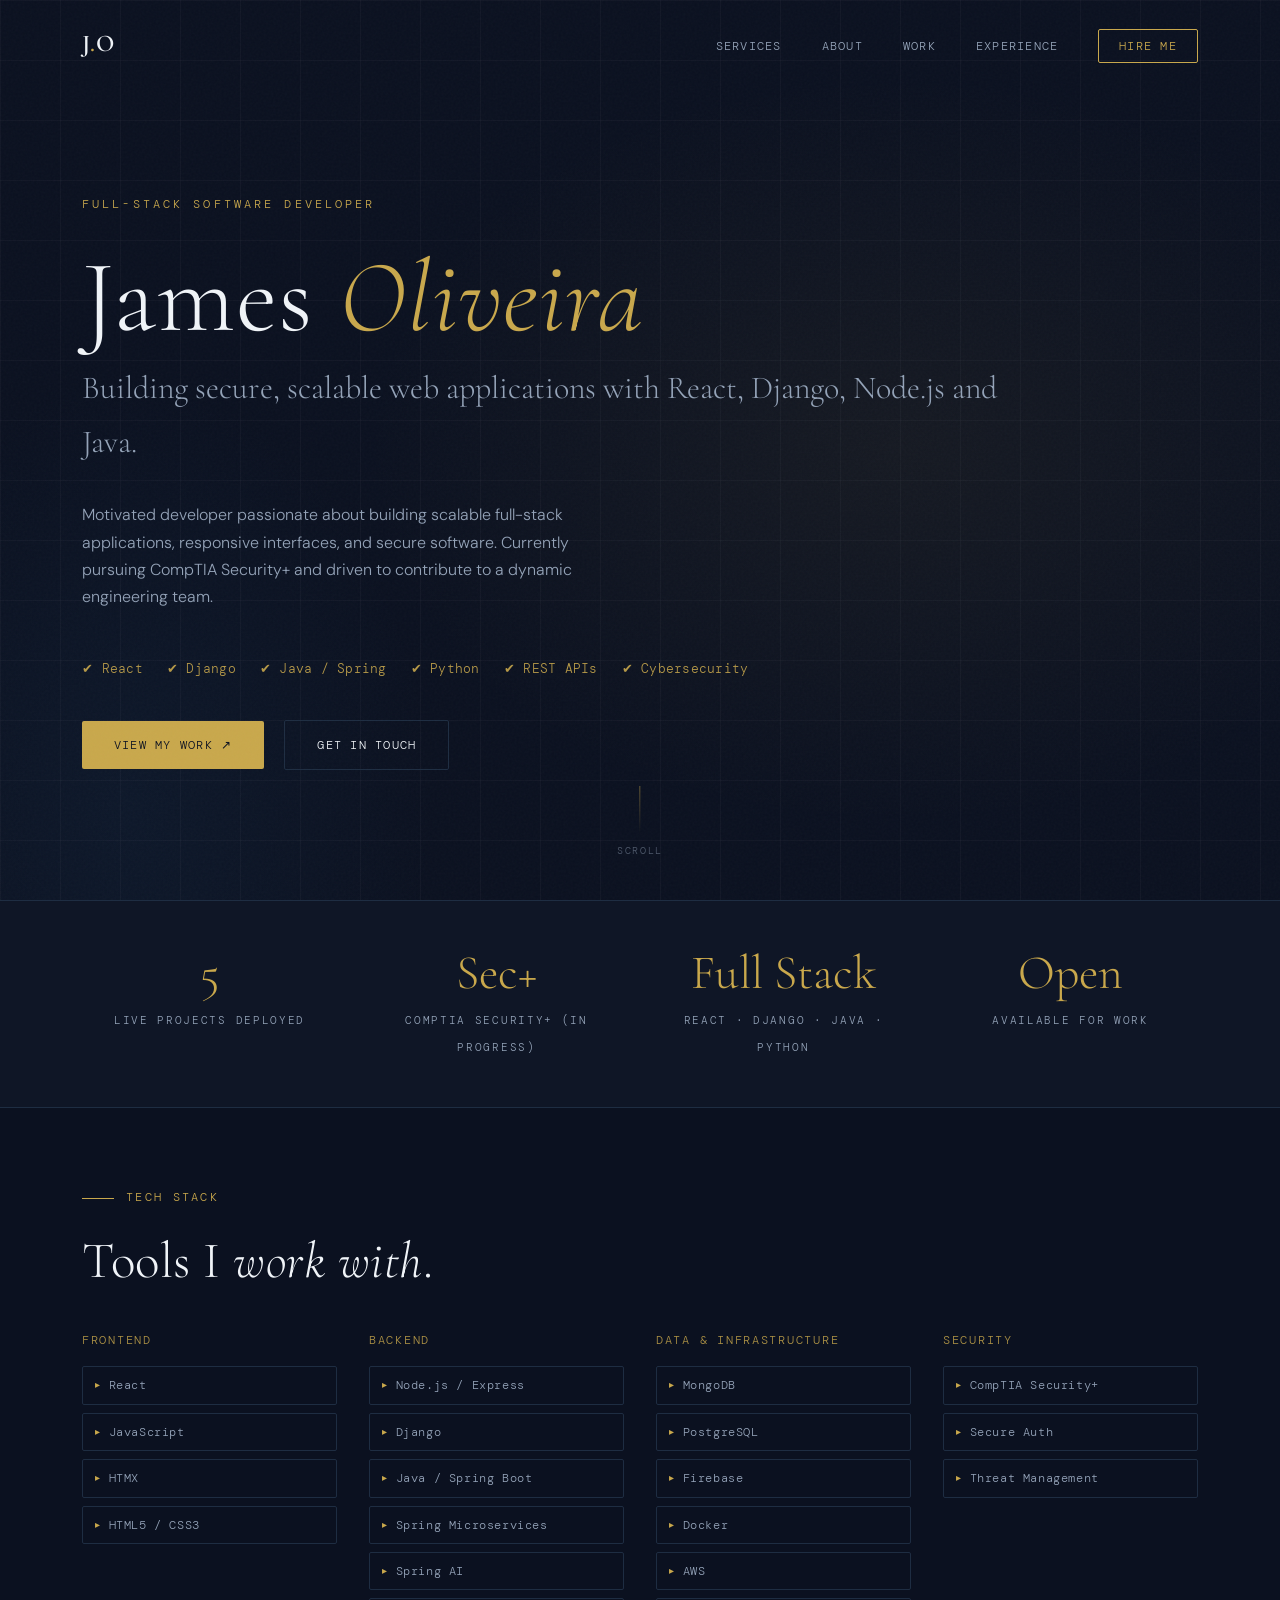
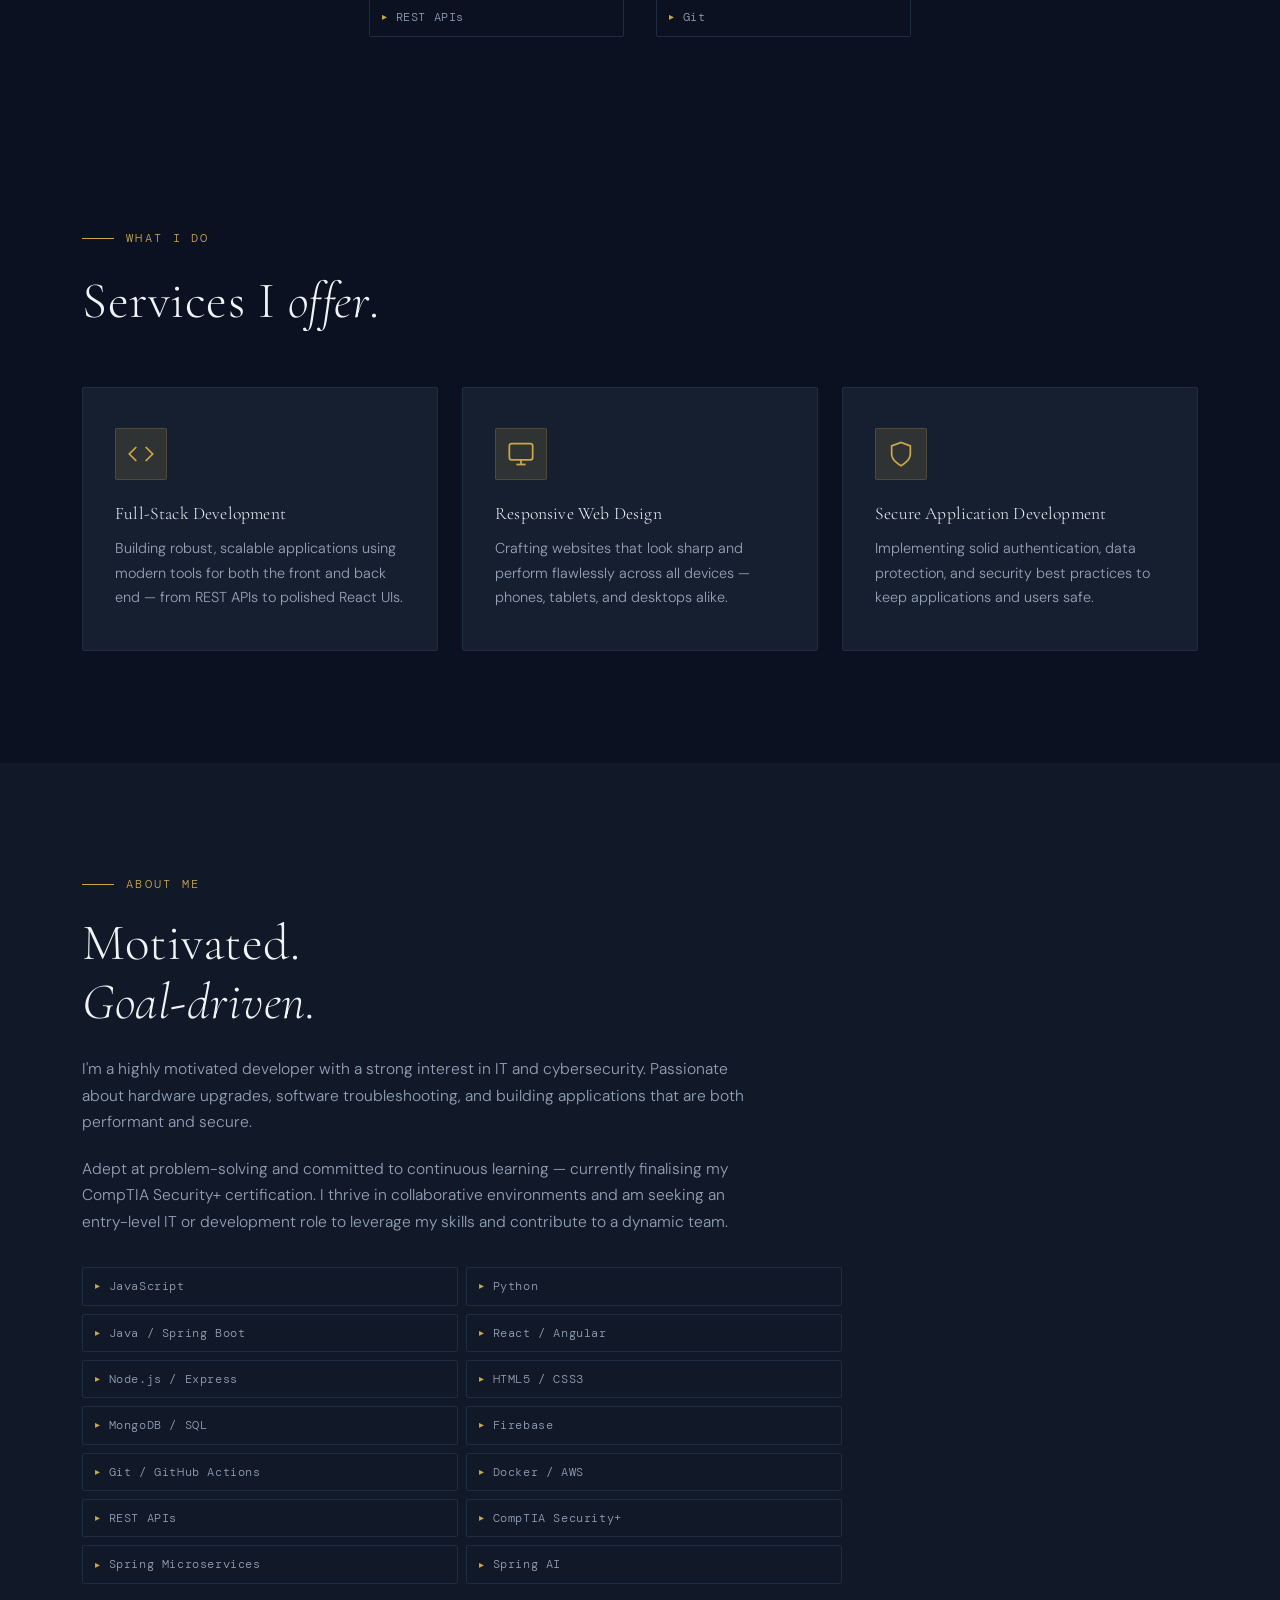
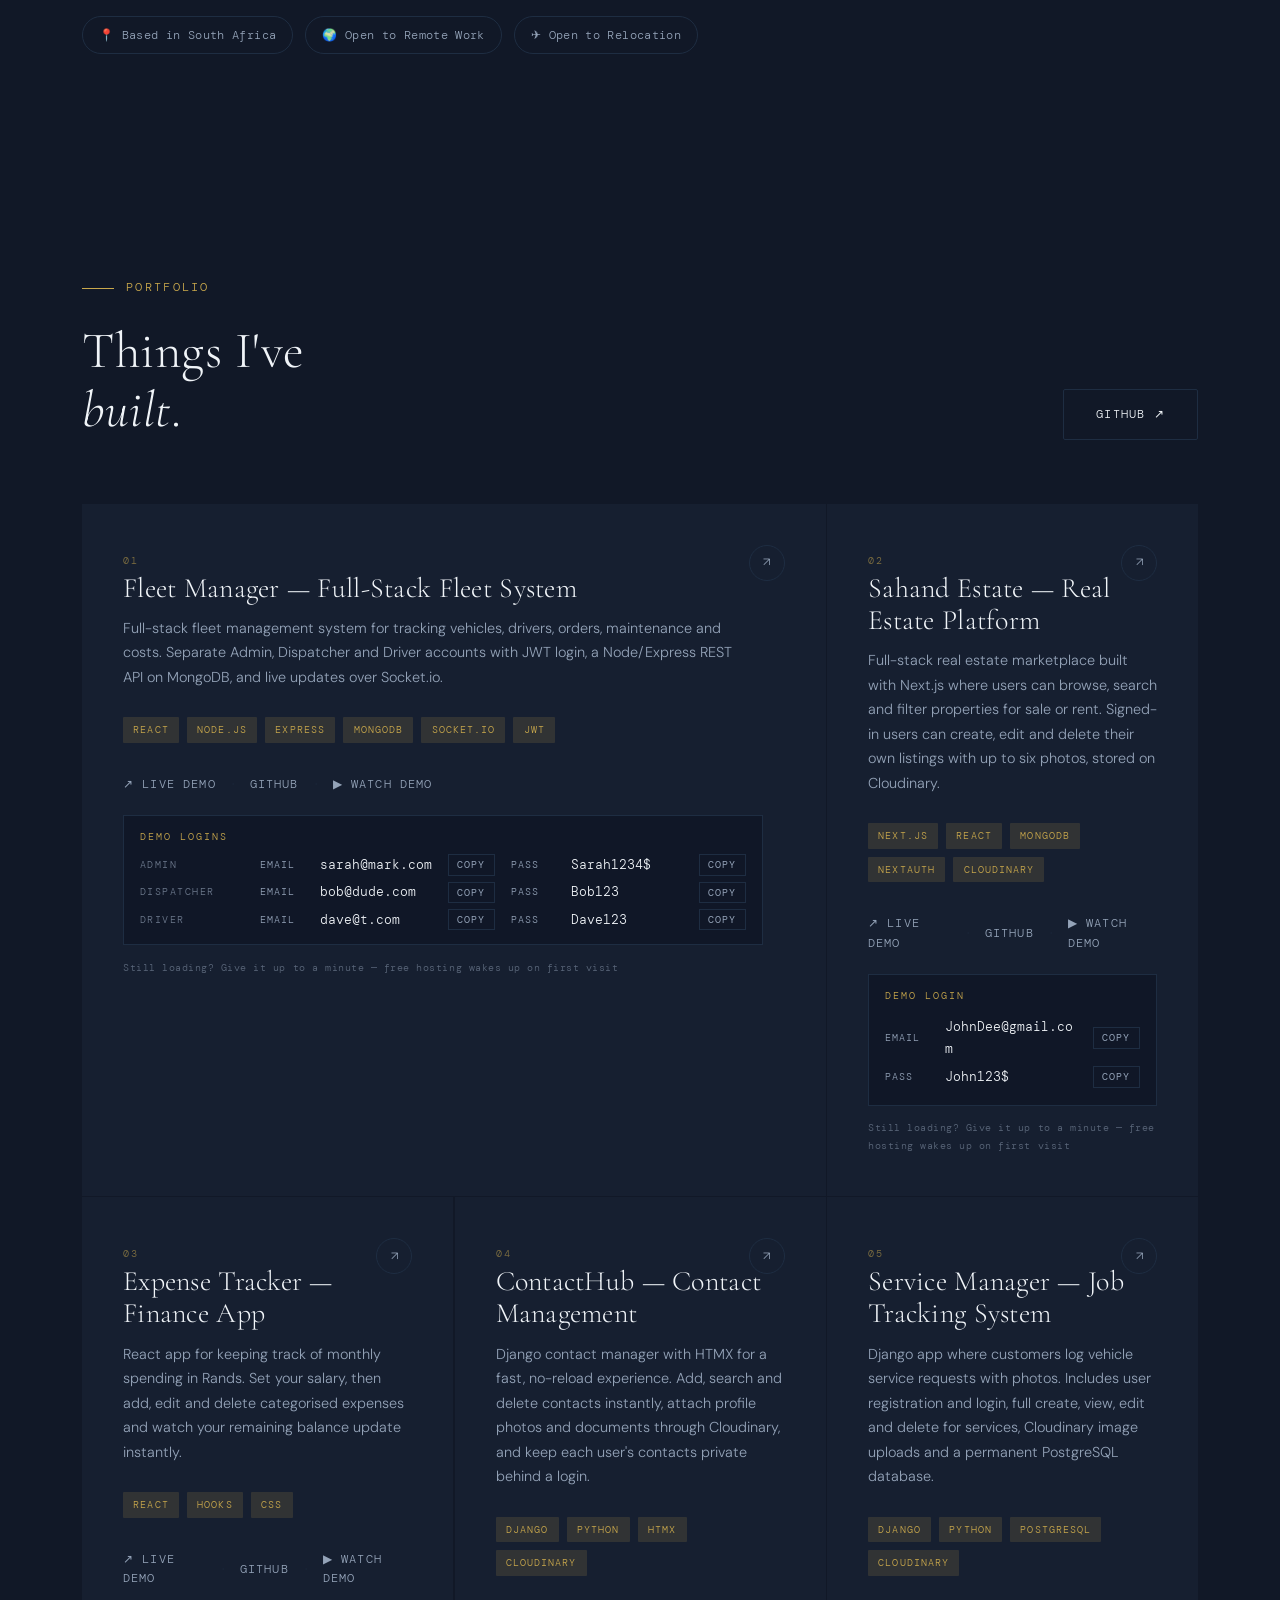
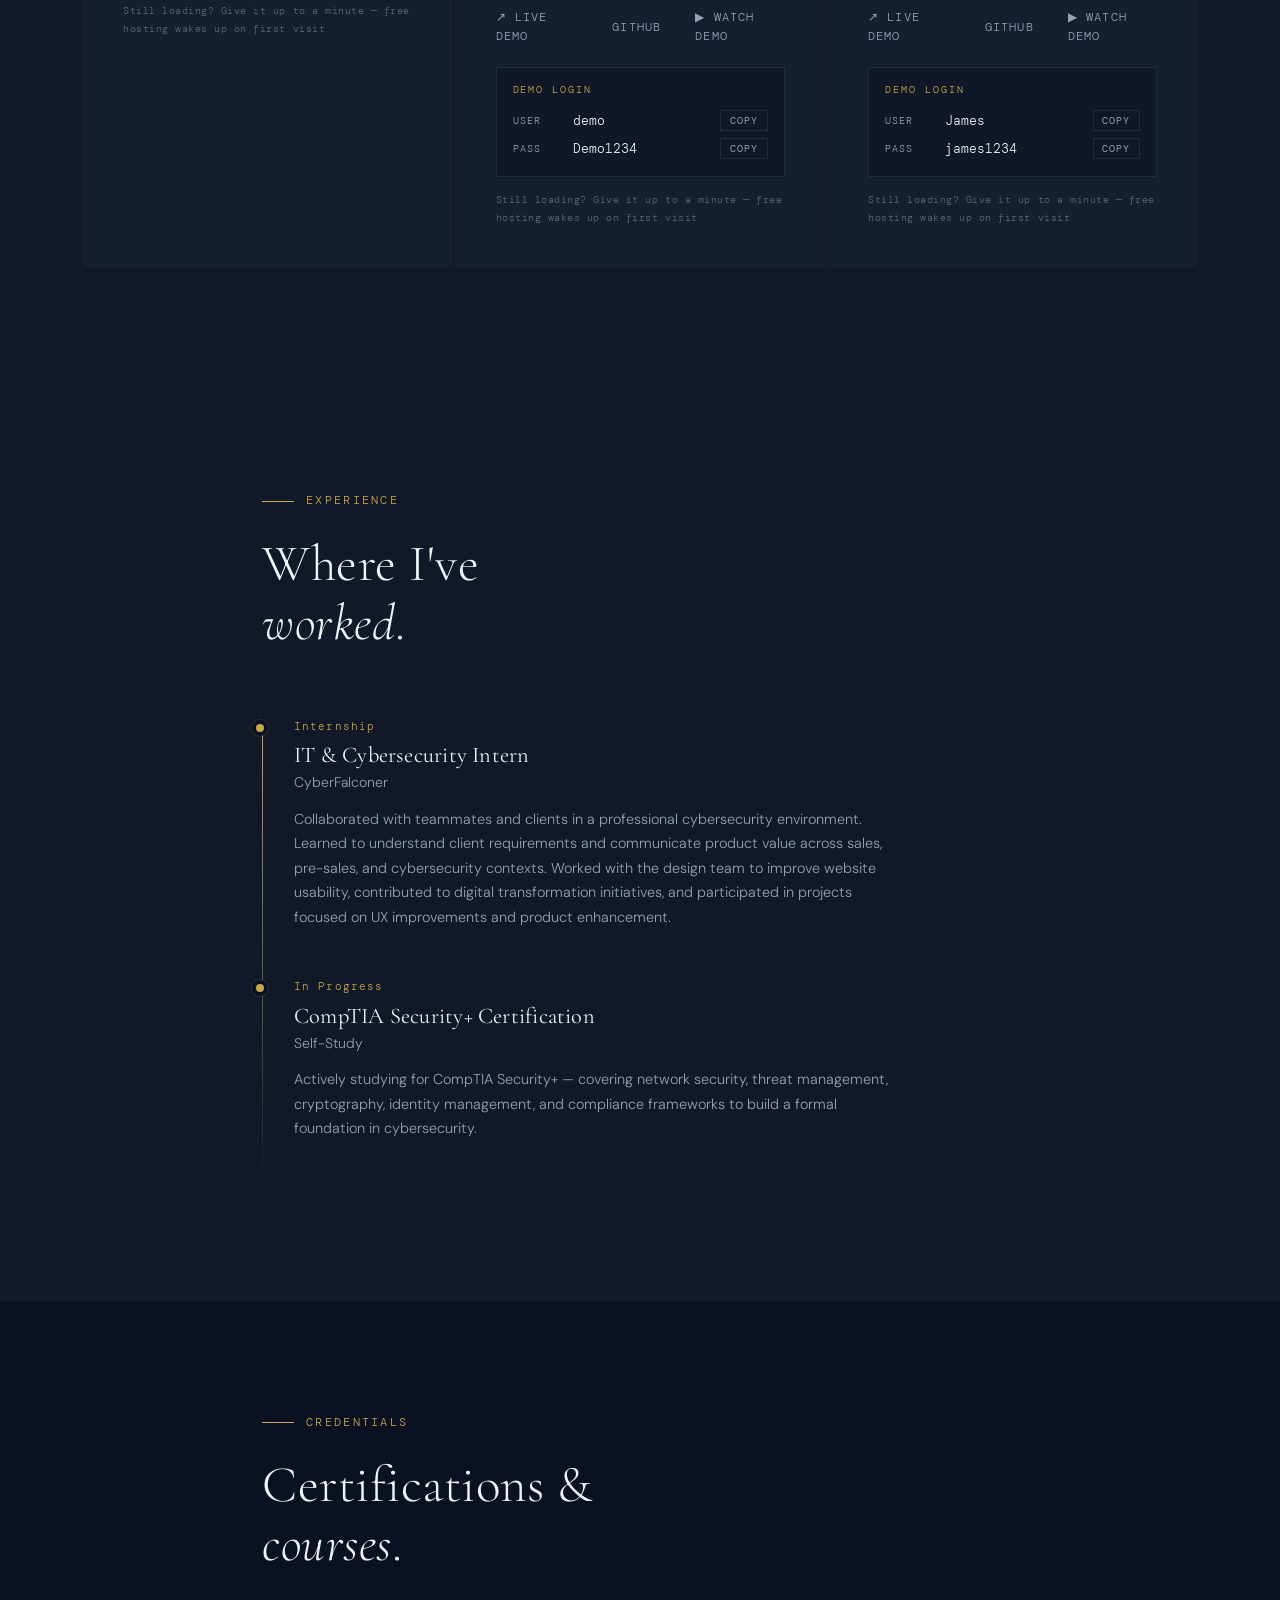
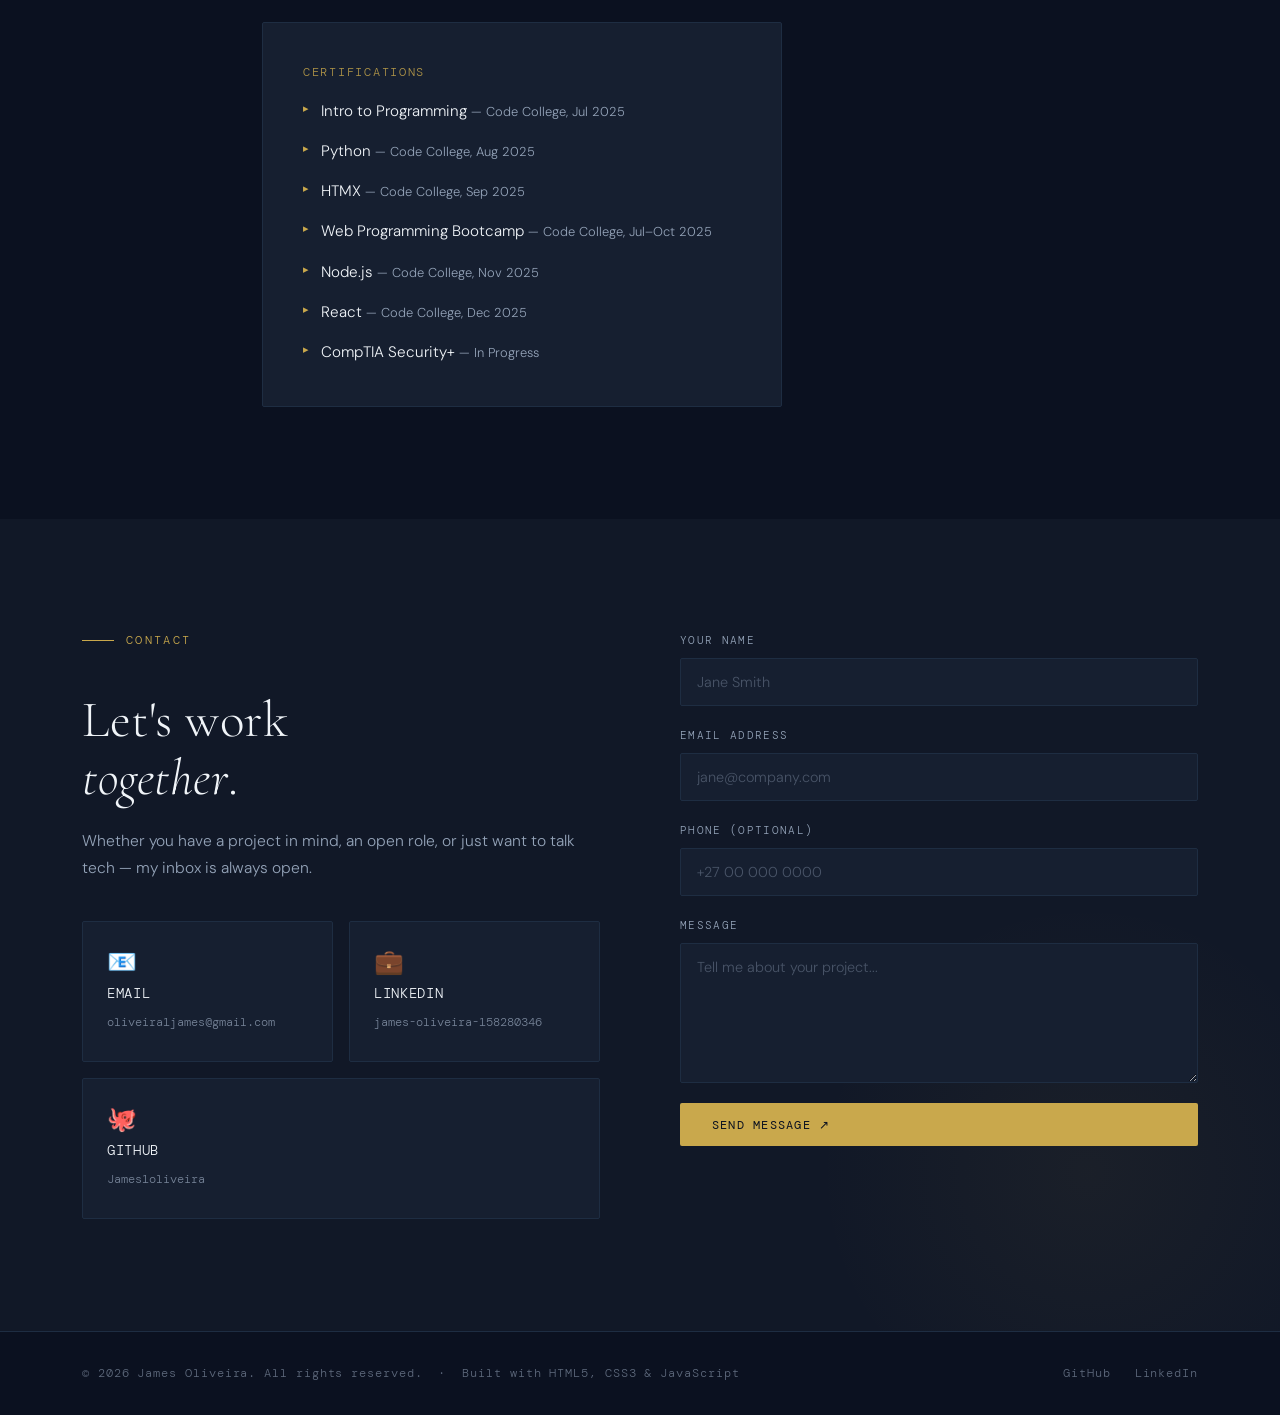
==== commit e00afdbb: "Add files via upload" ====
--- a/index.html
+++ b/index.html
@@ -46,7 +46,7 @@
         <div class="hero-tech-row reveal reveal-delay-1">
           <span class="hero-tech-item">✔ React</span>
           <span class="hero-tech-item">✔ Django</span>
-          <span class="hero-tech-item">✔ Java</span>
+          <span class="hero-tech-item">✔ Java / Spring</span>
           <span class="hero-tech-item">✔ Python</span>
           <span class="hero-tech-item">✔ REST APIs</span>
           <span class="hero-tech-item">✔ Cybersecurity</span>
@@ -111,7 +111,9 @@
           <div class="skills-grid">
             <span class="skill-tag">Node.js / Express</span>
             <span class="skill-tag">Django</span>
-            <span class="skill-tag">Java</span>
+            <span class="skill-tag">Java / Spring Boot</span>
+            <span class="skill-tag">Spring Microservices</span>
+            <span class="skill-tag">Spring AI</span>
             <span class="skill-tag">REST APIs</span>
           </div>
         </div>
@@ -213,7 +215,7 @@
           <div class="skills-grid reveal reveal-delay-3">
             <span class="skill-tag">JavaScript</span>
             <span class="skill-tag">Python</span>
-            <span class="skill-tag">Java</span>
+            <span class="skill-tag">Java / Spring Boot</span>
             <span class="skill-tag">React / Angular</span>
             <span class="skill-tag">Node.js / Express</span>
             <span class="skill-tag">HTML5 / CSS3</span>
@@ -223,6 +225,8 @@
             <span class="skill-tag">Docker / AWS</span>
             <span class="skill-tag">REST APIs</span>
             <span class="skill-tag">CompTIA Security+</span>
+            <span class="skill-tag">Spring Microservices</span>
+            <span class="skill-tag">Spring AI</span>
           </div>
 
           <div class="badge-row reveal reveal-delay-3">
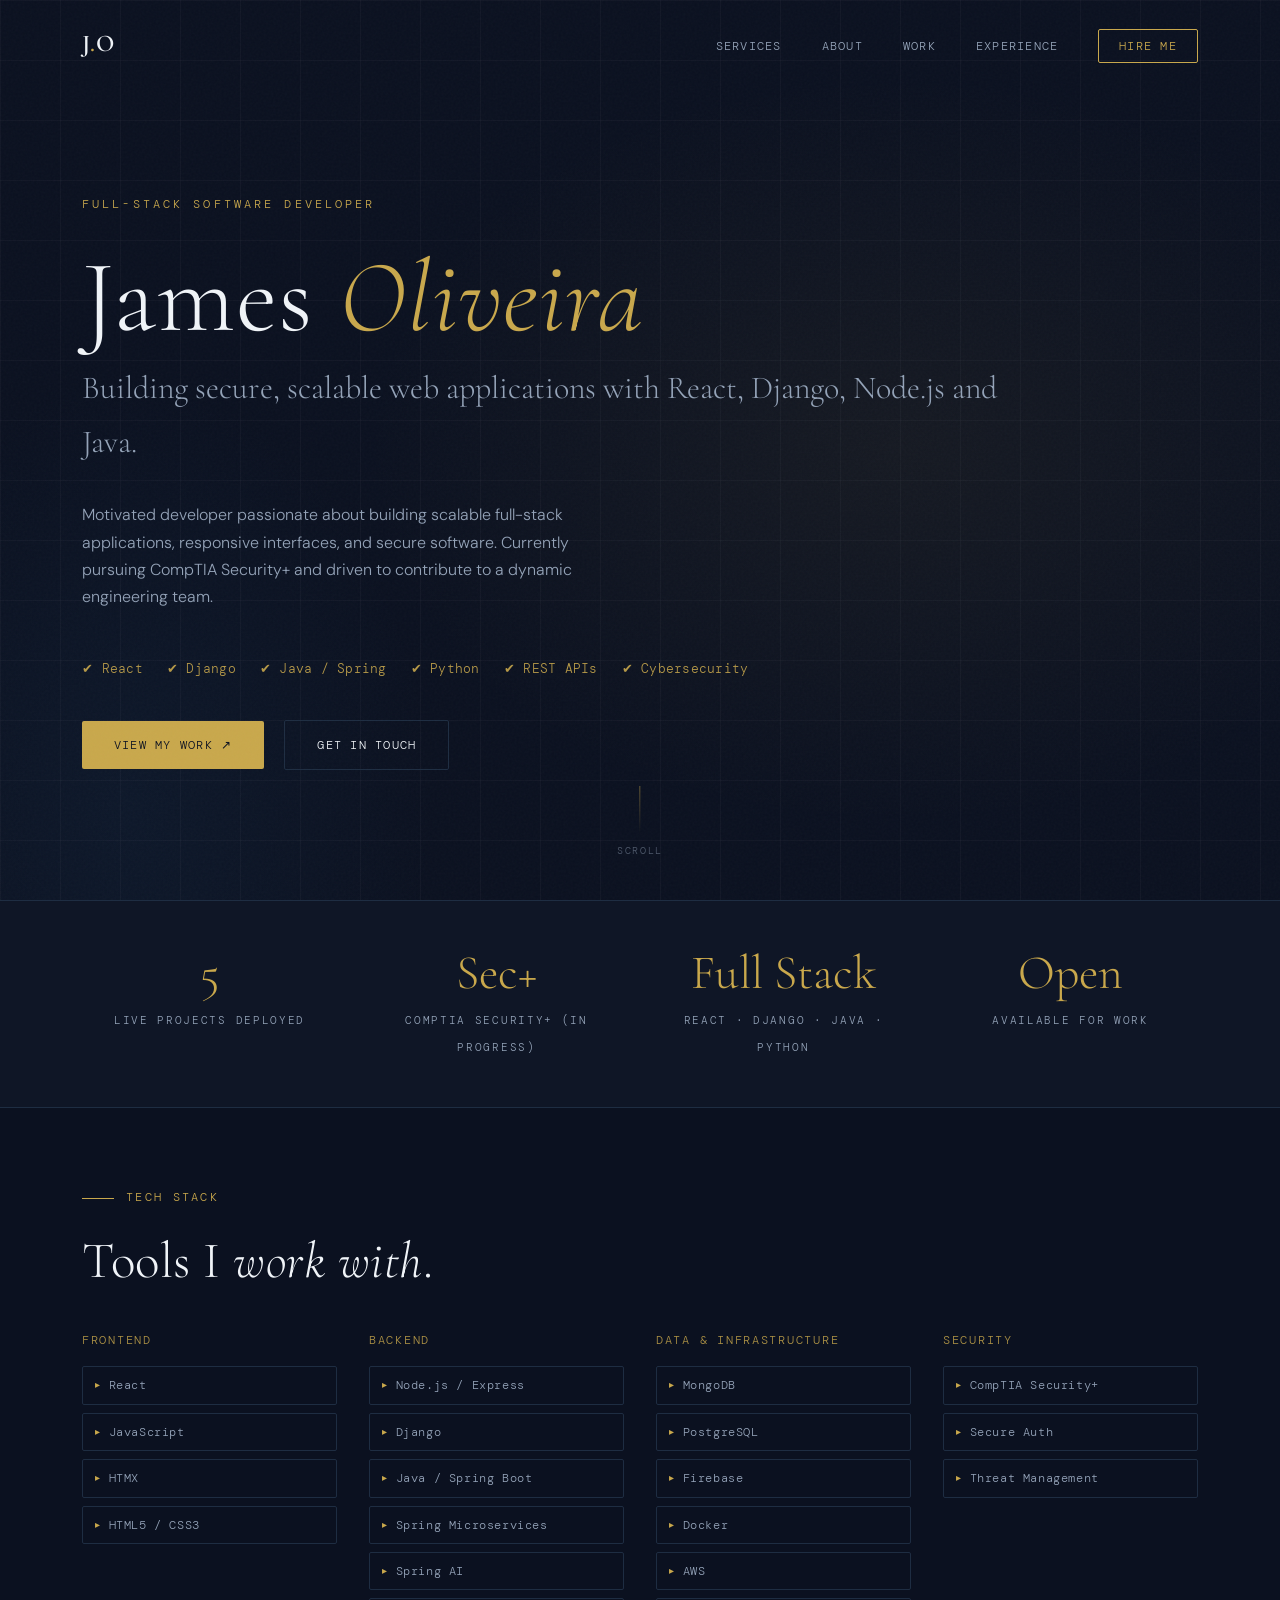
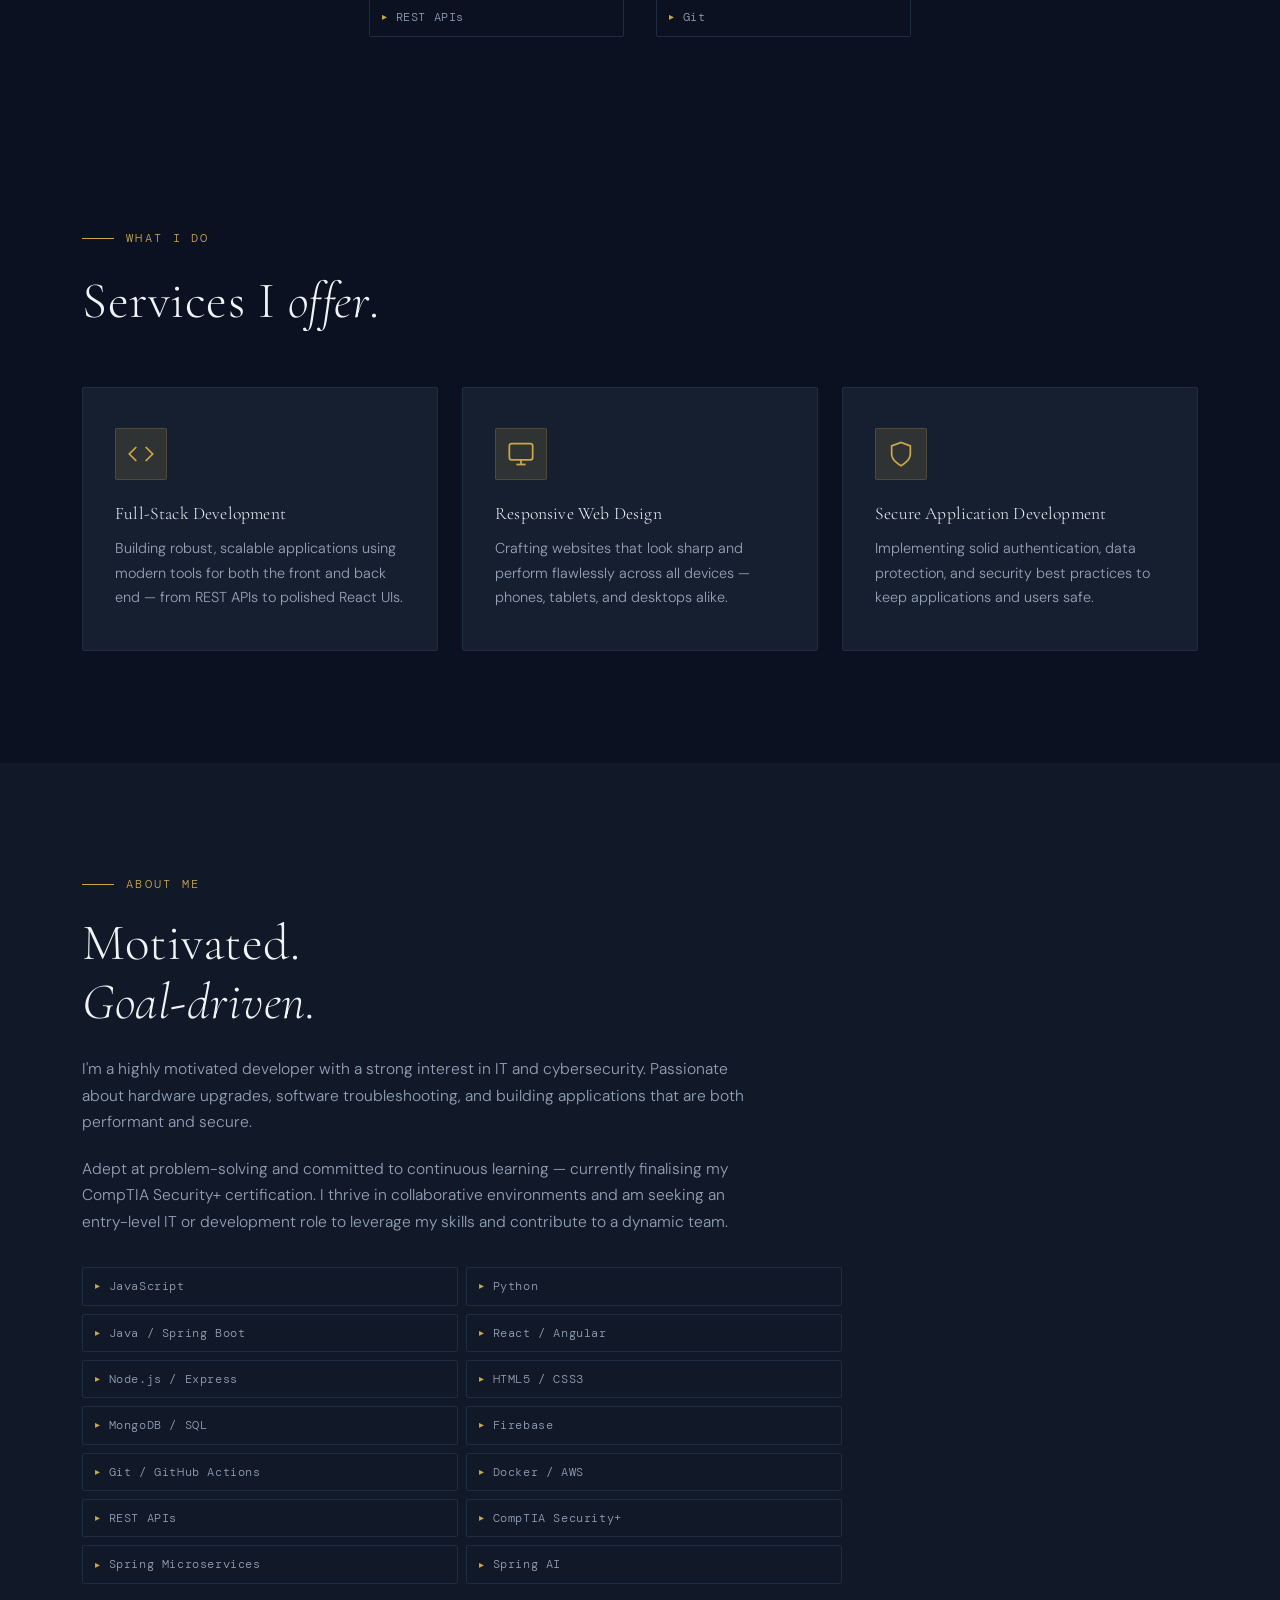
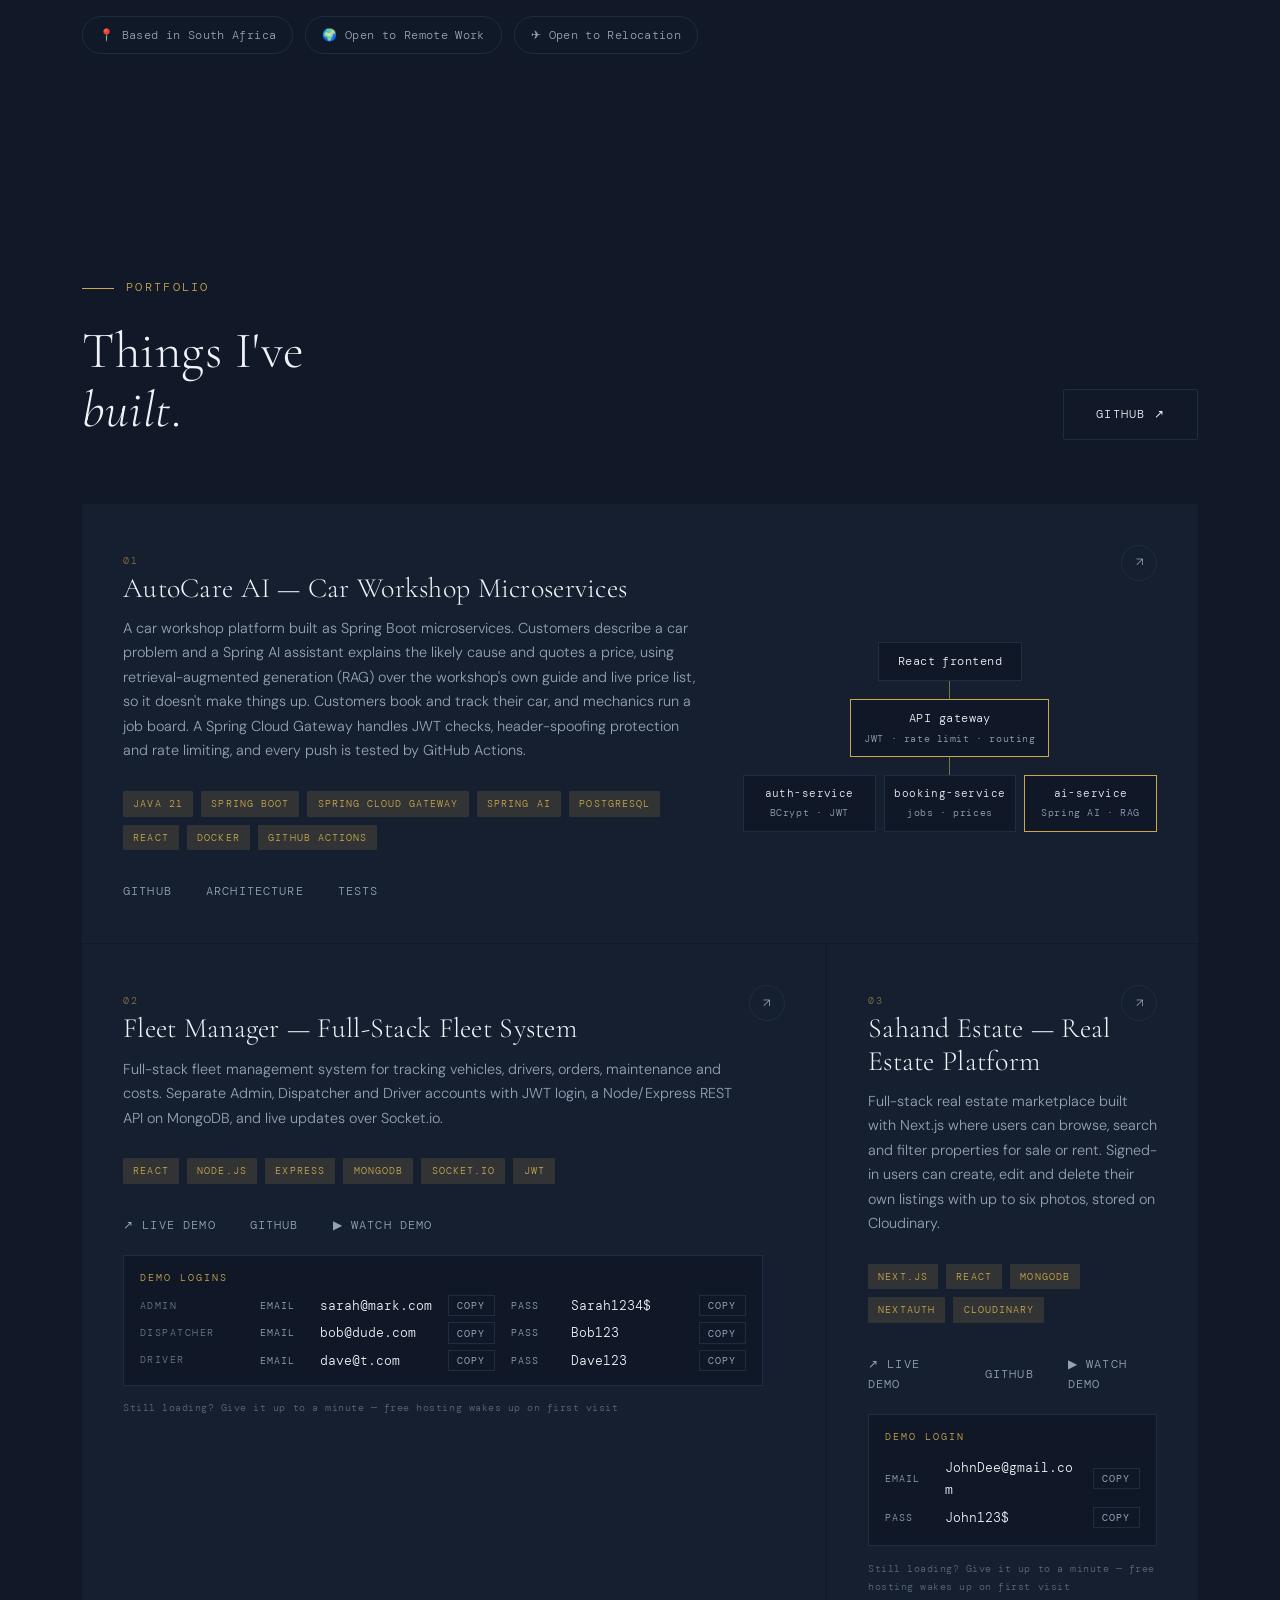
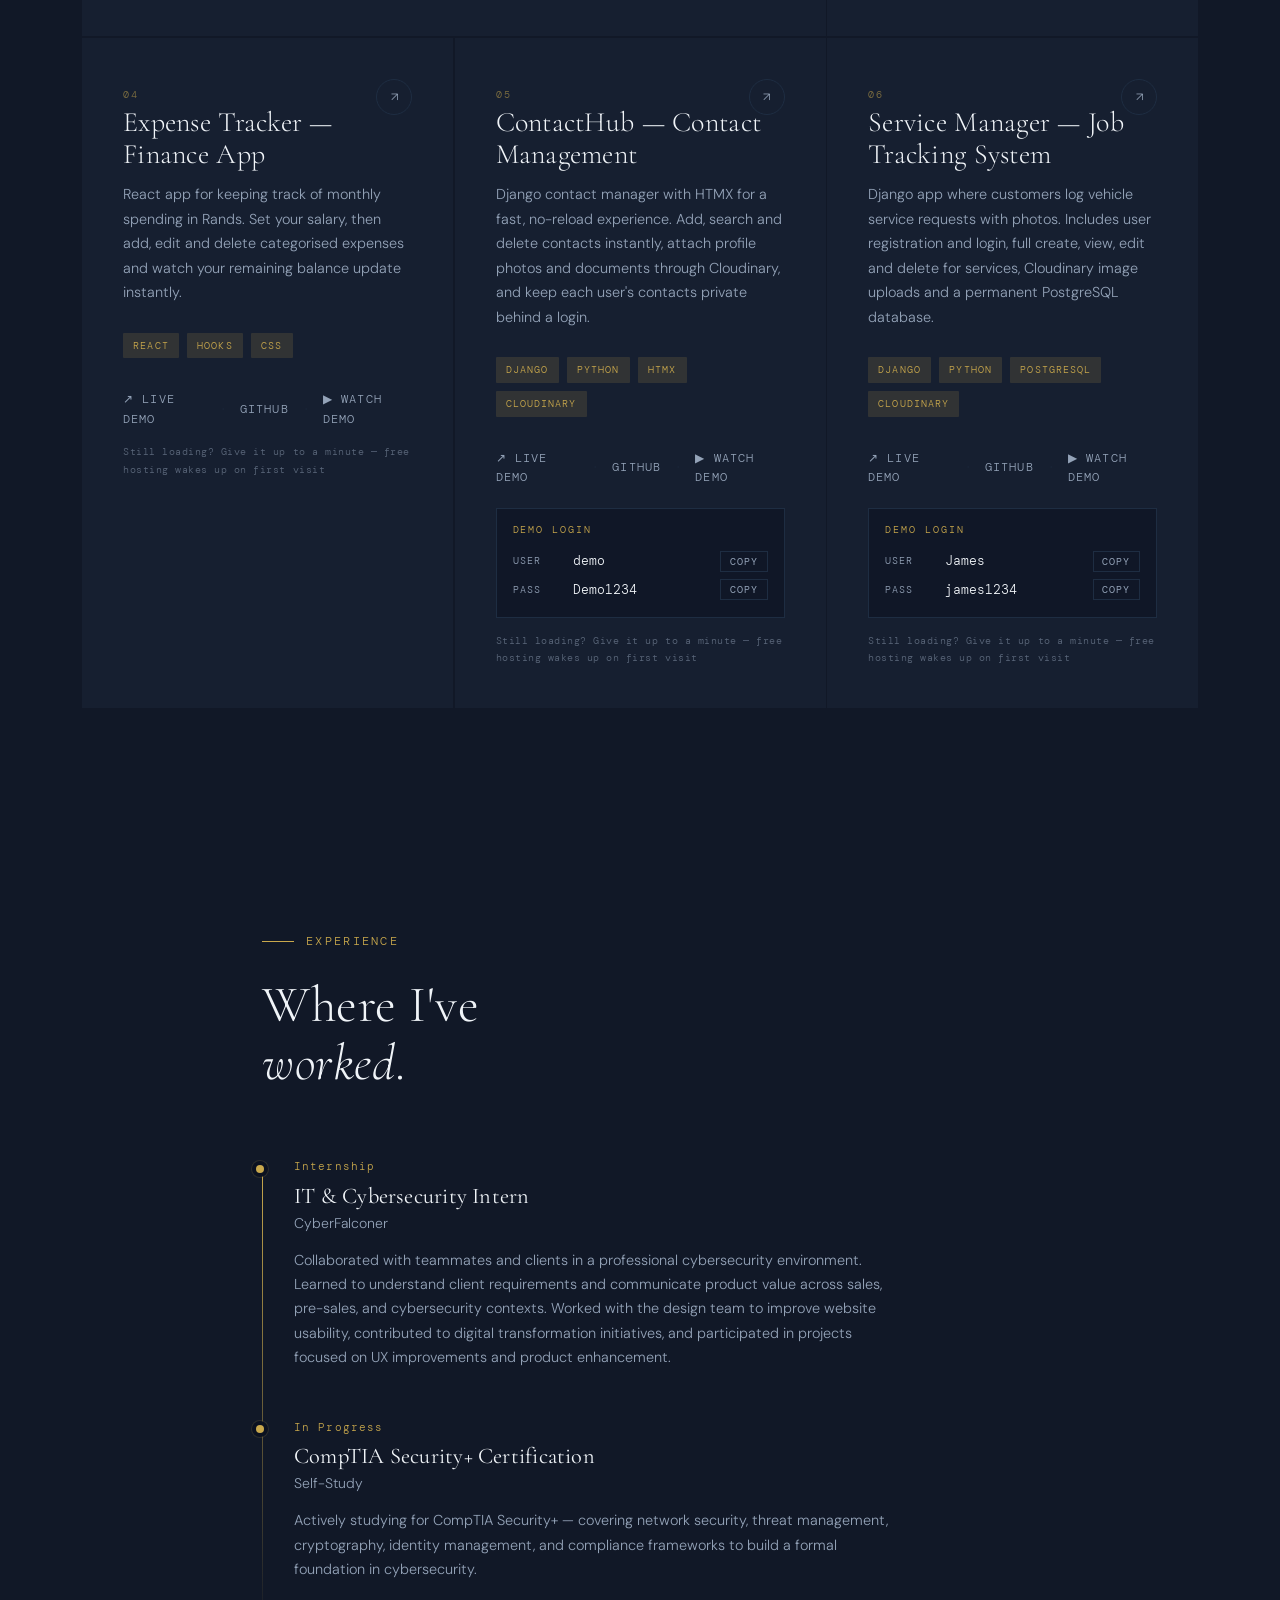
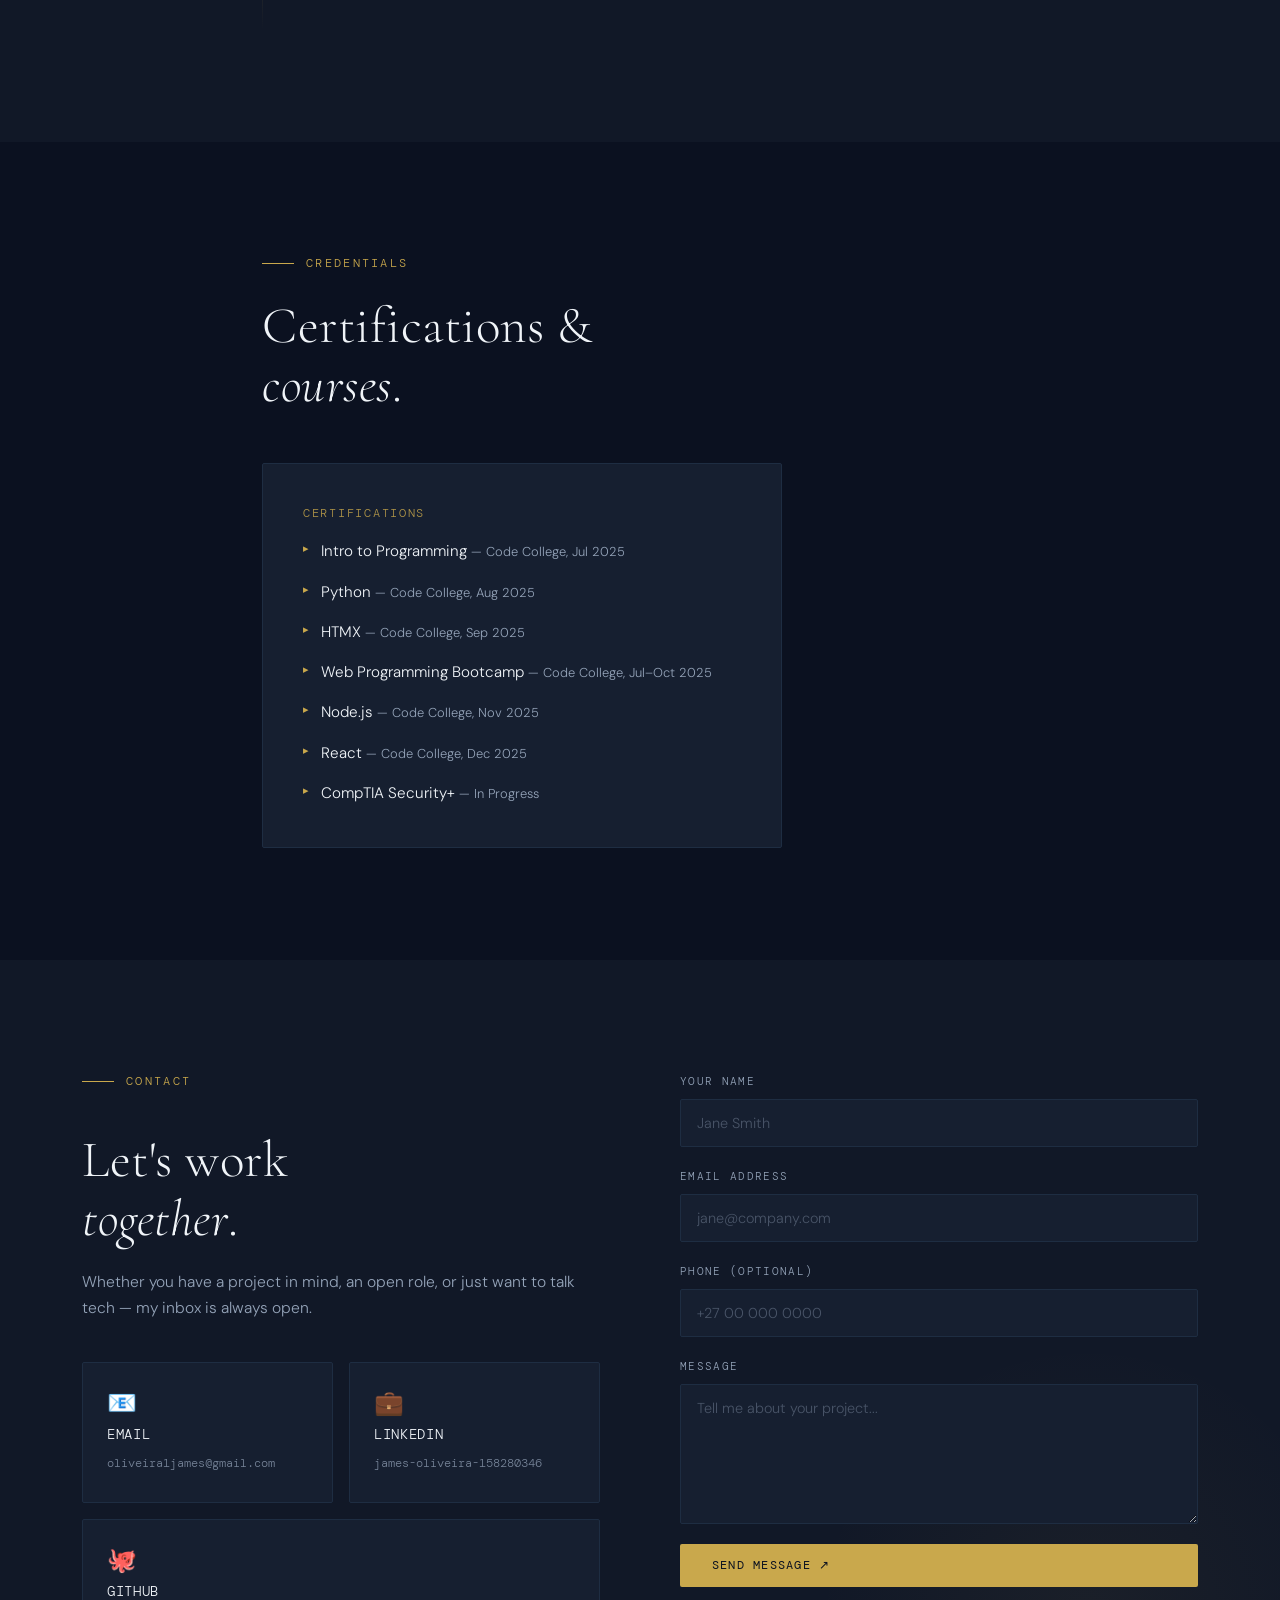
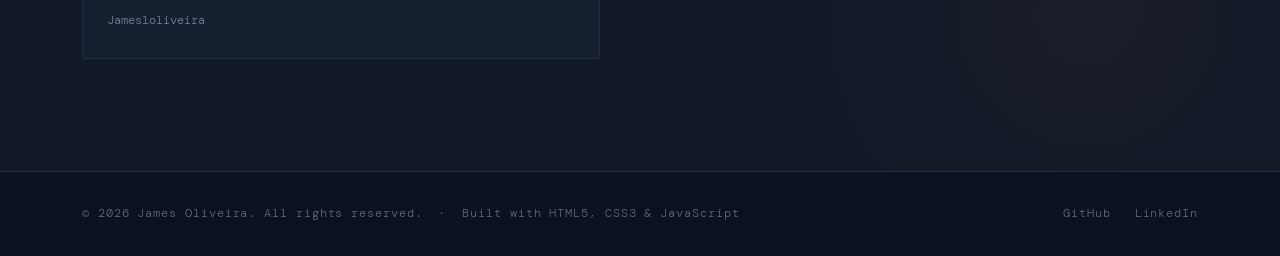
==== commit 4b1e0948: "Add files via upload" ====
--- a/index.html
+++ b/index.html
@@ -255,8 +255,47 @@
 
       <div class="projects-grid">
 
-        <div class="project-card featured reveal" data-href="https://fleetfrontend-9fus.onrender.com">
+        <div class="project-card featured full reveal" data-href="https://github.com/James1oliveira/autocare">
           <span class="project-num">01</span>
+          <div class="project-arrow">↗</div>
+          <div class="project-split">
+            <div>
+              <h3>AutoCare AI — Car Workshop Microservices</h3>
+              <p>A car workshop platform built as Spring Boot microservices. Customers describe a car problem and a Spring AI assistant explains the likely cause and quotes a price, using retrieval-augmented generation (RAG) over the workshop&#39;s own guide and live price list, so it doesn&#39;t make things up. Customers book and track their car, and mechanics run a job board. A Spring Cloud Gateway handles JWT checks, header-spoofing protection and rate limiting, and every push is tested by GitHub Actions.</p>
+              <div class="project-tags">
+                <span class="project-tag">Java 21</span>
+                <span class="project-tag">Spring Boot</span>
+                <span class="project-tag">Spring Cloud Gateway</span>
+                <span class="project-tag">Spring AI</span>
+                <span class="project-tag">PostgreSQL</span>
+                <span class="project-tag">React</span>
+                <span class="project-tag">Docker</span>
+                <span class="project-tag">GitHub Actions</span>
+              </div>
+              <div class="project-links" style="position:relative;z-index:5;">
+                <a href="https://github.com/James1oliveira/autocare" target="_blank" rel="noopener noreferrer" class="project-link">GitHub</a>
+                <span class="project-link-divider">·</span>
+                <a href="https://github.com/James1oliveira/autocare/blob/main/docs/ARCHITECTURE.md" target="_blank" rel="noopener noreferrer" class="project-link">Architecture</a>
+                <span class="project-link-divider">·</span>
+                <a href="https://github.com/James1oliveira/autocare/actions" target="_blank" rel="noopener noreferrer" class="project-link">Tests</a>
+              </div>
+            </div>
+            <div class="arch" aria-label="How the services connect">
+              <div class="arch-node arch-edge">React frontend</div>
+              <div class="arch-line"></div>
+              <div class="arch-node arch-gateway">API gateway<small>JWT · rate limit · routing</small></div>
+              <div class="arch-line"></div>
+              <div class="arch-services">
+                <div class="arch-node">auth-service<small>BCrypt · JWT</small></div>
+                <div class="arch-node">booking-service<small>jobs · prices</small></div>
+                <div class="arch-node arch-ai">ai-service<small>Spring AI · RAG</small></div>
+              </div>
+            </div>
+          </div>
+        </div>
+
+        <div class="project-card featured reveal reveal-delay-1" data-href="https://fleetfrontend-9fus.onrender.com">
+          <span class="project-num">02</span>
           <div class="project-arrow">↗</div>
           <h3>Fleet Manager — Full-Stack Fleet System</h3>
           <p>Full-stack fleet management system for tracking vehicles, drivers, orders, maintenance and costs. Separate Admin, Dispatcher and Driver accounts with JWT login, a Node/Express REST API on MongoDB, and live updates over Socket.io.</p>
@@ -299,7 +338,7 @@
         </div>
 
         <div class="project-card reveal reveal-delay-1" data-href="https://real-estate-hsno.onrender.com">
-          <span class="project-num">02</span>
+          <span class="project-num">03</span>
           <div class="project-arrow">↗</div>
           <h3>Sahand Estate — Real Estate Platform</h3>
           <p>Full-stack real estate marketplace built with Next.js where users can browse, search and filter properties for sale or rent. Signed-in users can create, edit and delete their own listings with up to six photos, stored on Cloudinary.</p>
@@ -326,7 +365,7 @@
         </div>
 
         <div class="project-card reveal reveal-delay-1" data-href="https://expense-tracker-qkkk.onrender.com">
-          <span class="project-num">03</span>
+          <span class="project-num">04</span>
           <div class="project-arrow">↗</div>
           <h3>Expense Tracker — Finance App</h3>
           <p>React app for keeping track of monthly spending in Rands. Set your salary, then add, edit and delete categorised expenses and watch your remaining balance update instantly.</p>
@@ -346,7 +385,7 @@
         </div>
 
         <div class="project-card reveal reveal-delay-2" data-href="https://contacthub-vqsi.onrender.com">
-          <span class="project-num">04</span>
+          <span class="project-num">05</span>
           <div class="project-arrow">↗</div>
           <h3>ContactHub — Contact Management</h3>
           <p>Django contact manager with HTMX for a fast, no-reload experience. Add, search and delete contacts instantly, attach profile photos and documents through Cloudinary, and keep each user&#39;s contacts private behind a login.</p>
@@ -372,7 +411,7 @@
         </div>
 
         <div class="project-card reveal reveal-delay-2" data-href="https://service-manager-project.onrender.com">
-          <span class="project-num">05</span>
+          <span class="project-num">06</span>
           <div class="project-arrow">↗</div>
           <h3>Service Manager — Job Tracking System</h3>
           <p>Django app where customers log vehicle service requests with photos. Includes user registration and login, full create, view, edit and delete for services, Cloudinary image uploads and a permanent PostgreSQL database.</p>
--- a/style.css
+++ b/style.css
@@ -1223,3 +1223,24 @@
   .demo-login-group { grid-template-columns: 1fr; padding: 0.3rem 0; }
   .demo-login-group .demo-login-role { margin-top: 0.3rem; }
 }
+
+/* ── AutoCare AI: full-width featured card with a small architecture diagram ── */
+.project-card.featured.full { grid-column: 1 / -1; }
+.project-split { display: grid; grid-template-columns: minmax(0, 1.4fr) minmax(0, 1fr); gap: 2.5rem; align-items: center; }
+.arch { display: flex; flex-direction: column; align-items: center; font-family: var(--font-mono); font-size: 0.72rem; color: var(--slate); }
+.arch-node {
+  border: 1px solid var(--navy-border); background: rgba(11,17,32,0.55);
+  padding: 0.55rem 0.8rem; text-align: center; color: var(--white); letter-spacing: 0.04em; min-width: 9rem;
+}
+.arch-node small { display: block; color: var(--slate); font-size: 0.62rem; margin-top: 0.15rem; letter-spacing: 0.06em; }
+.arch-gateway { border-color: var(--gold); }
+.arch-ai { border-color: var(--gold); }
+.arch-line { width: 1px; height: 1.1rem; background: var(--gold); opacity: 0.6; }
+.arch-services { display: grid; grid-template-columns: repeat(3, minmax(0, 1fr)); gap: 0.5rem; width: 100%; }
+.arch-services .arch-node { min-width: 0; padding: 0.55rem 0.4rem; font-size: 0.66rem; }
+@media (max-width: 1024px) {
+  .project-split { grid-template-columns: minmax(0, 1fr); gap: 1.75rem; }
+}
+@media (max-width: 480px) {
+  .arch-services { grid-template-columns: minmax(0, 1fr); }
+}
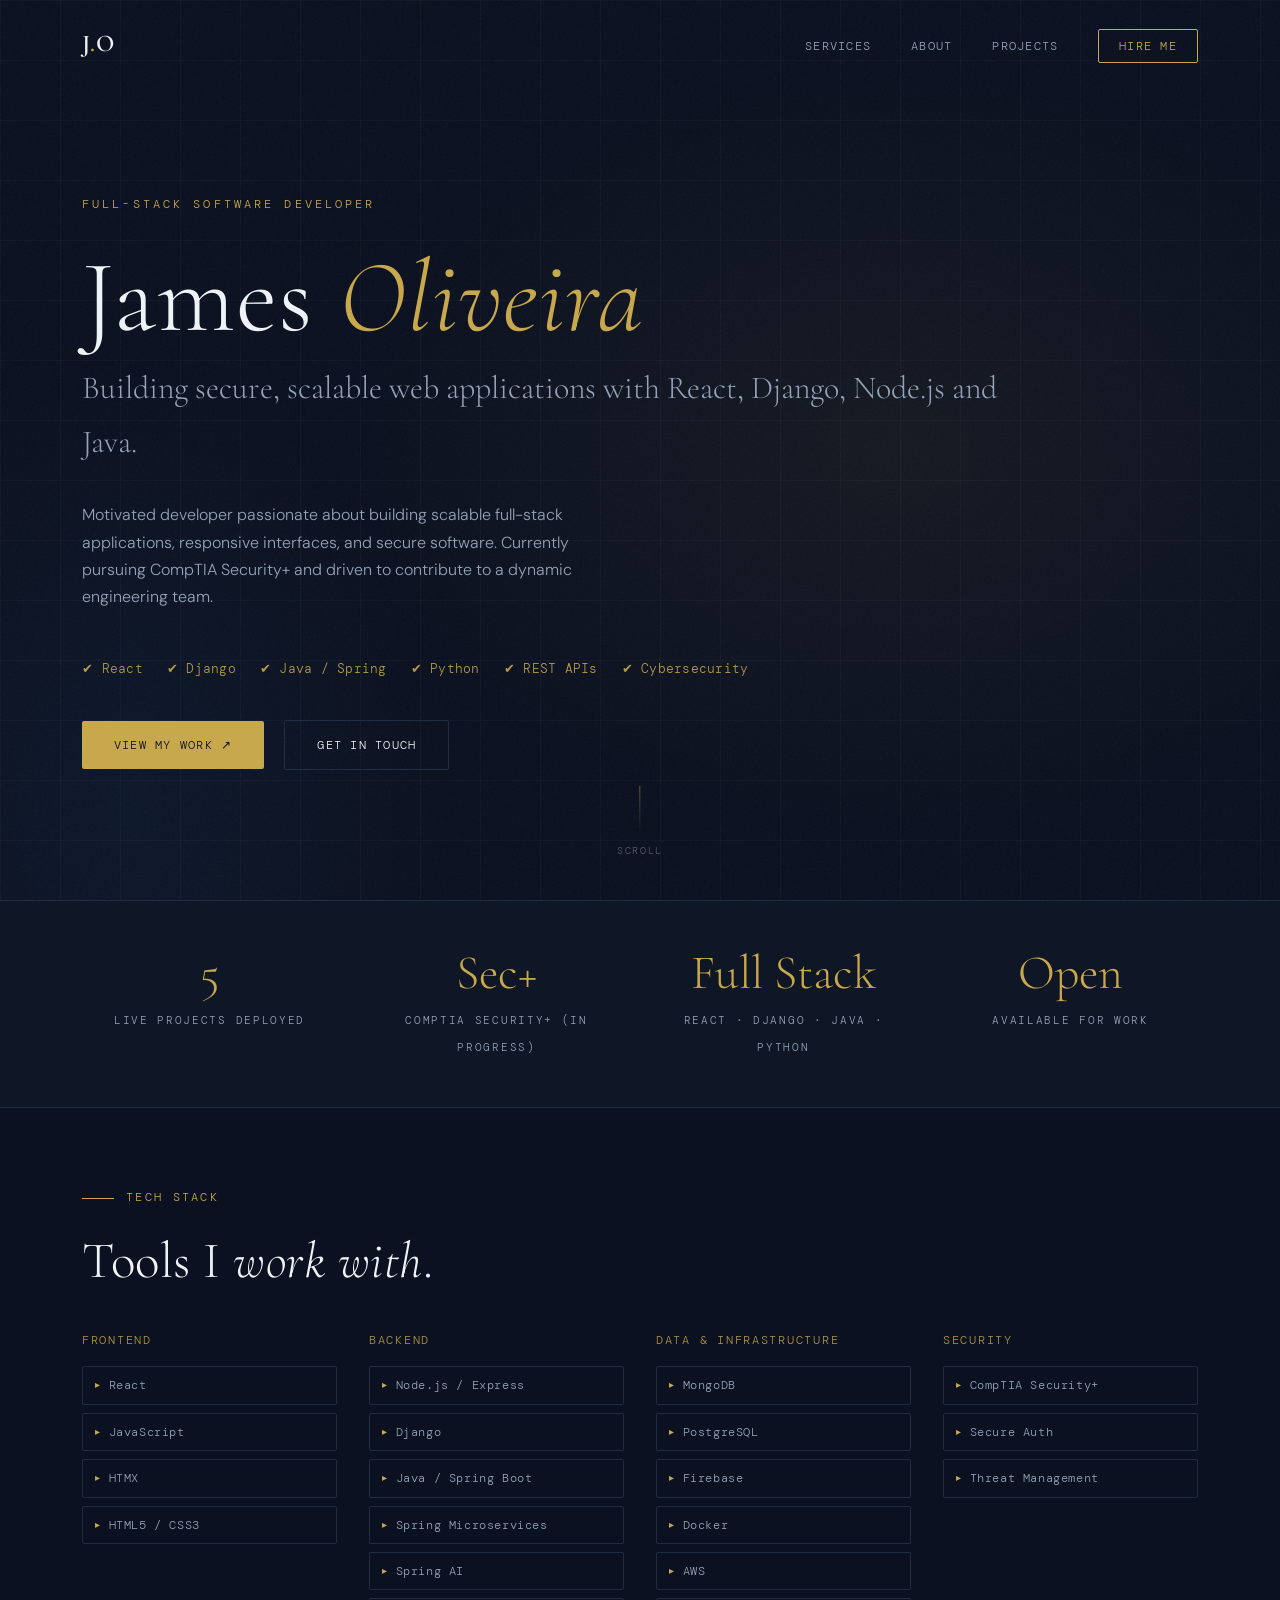
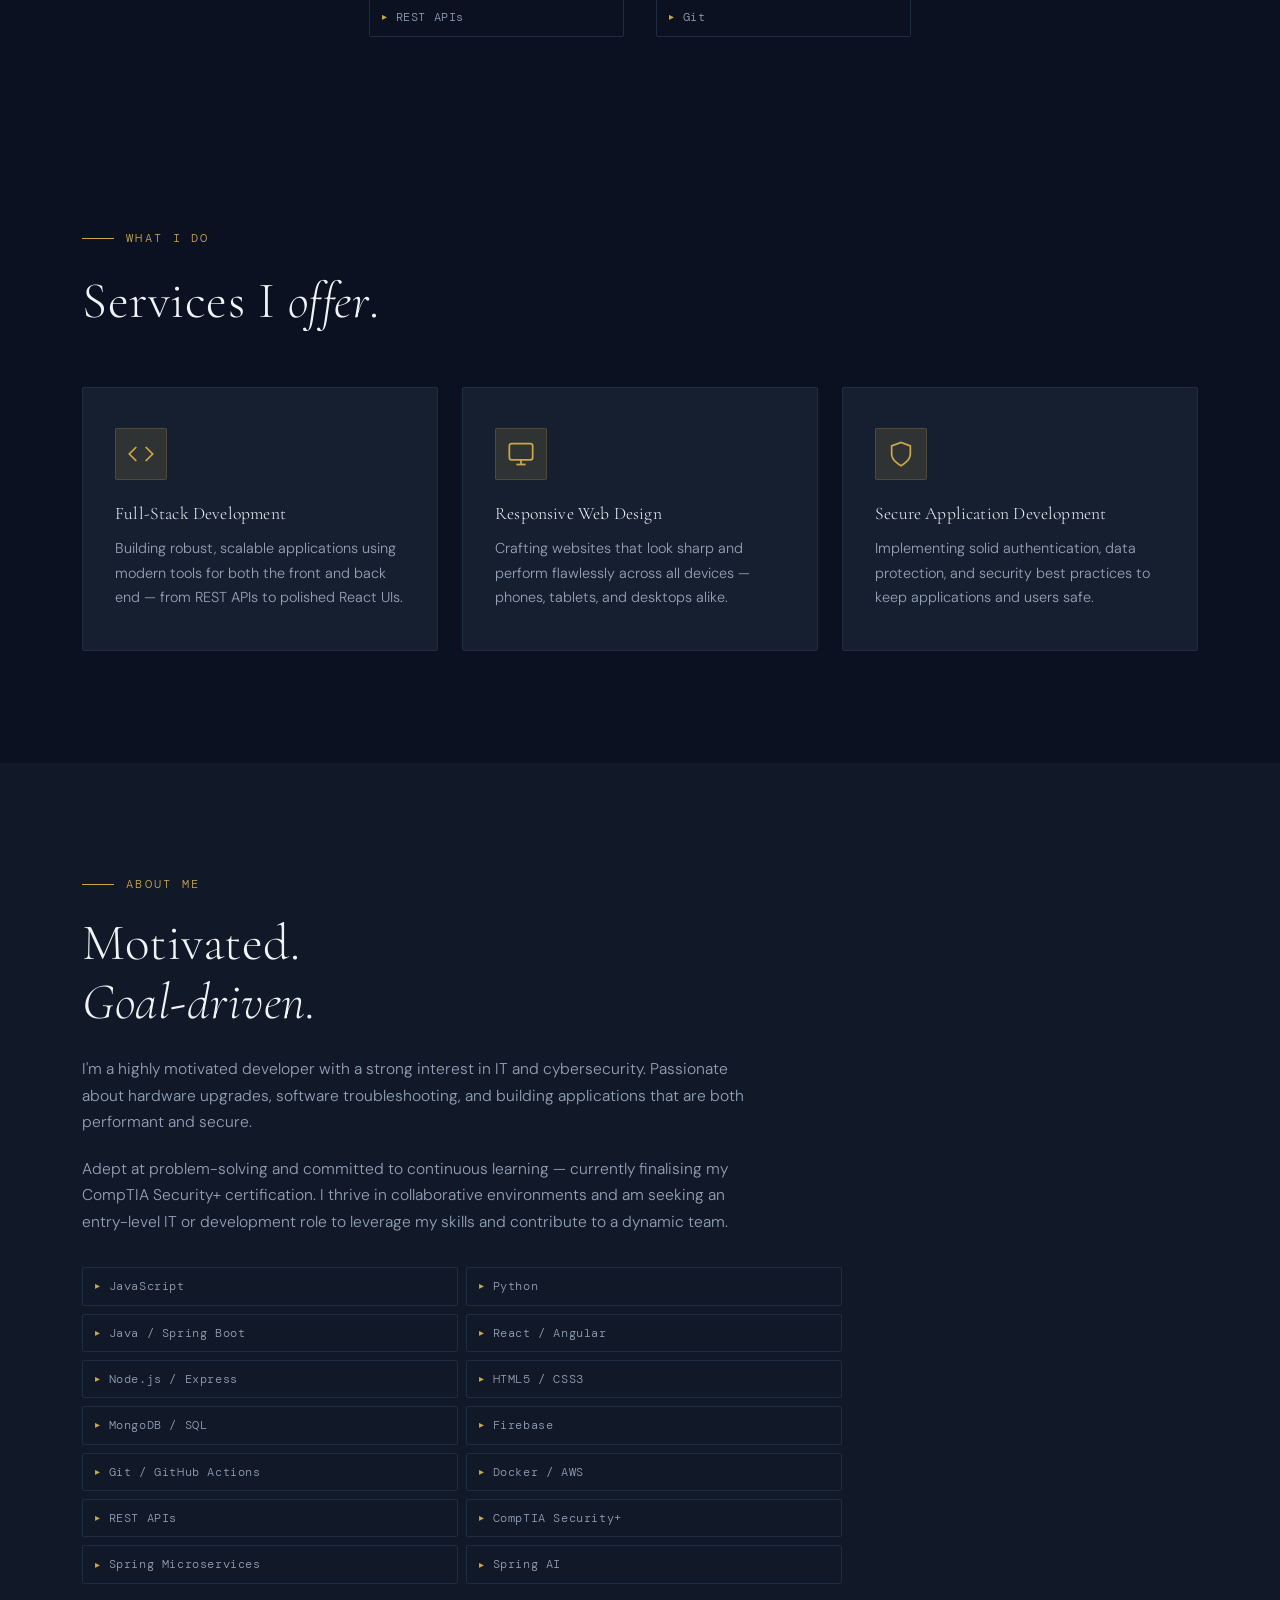
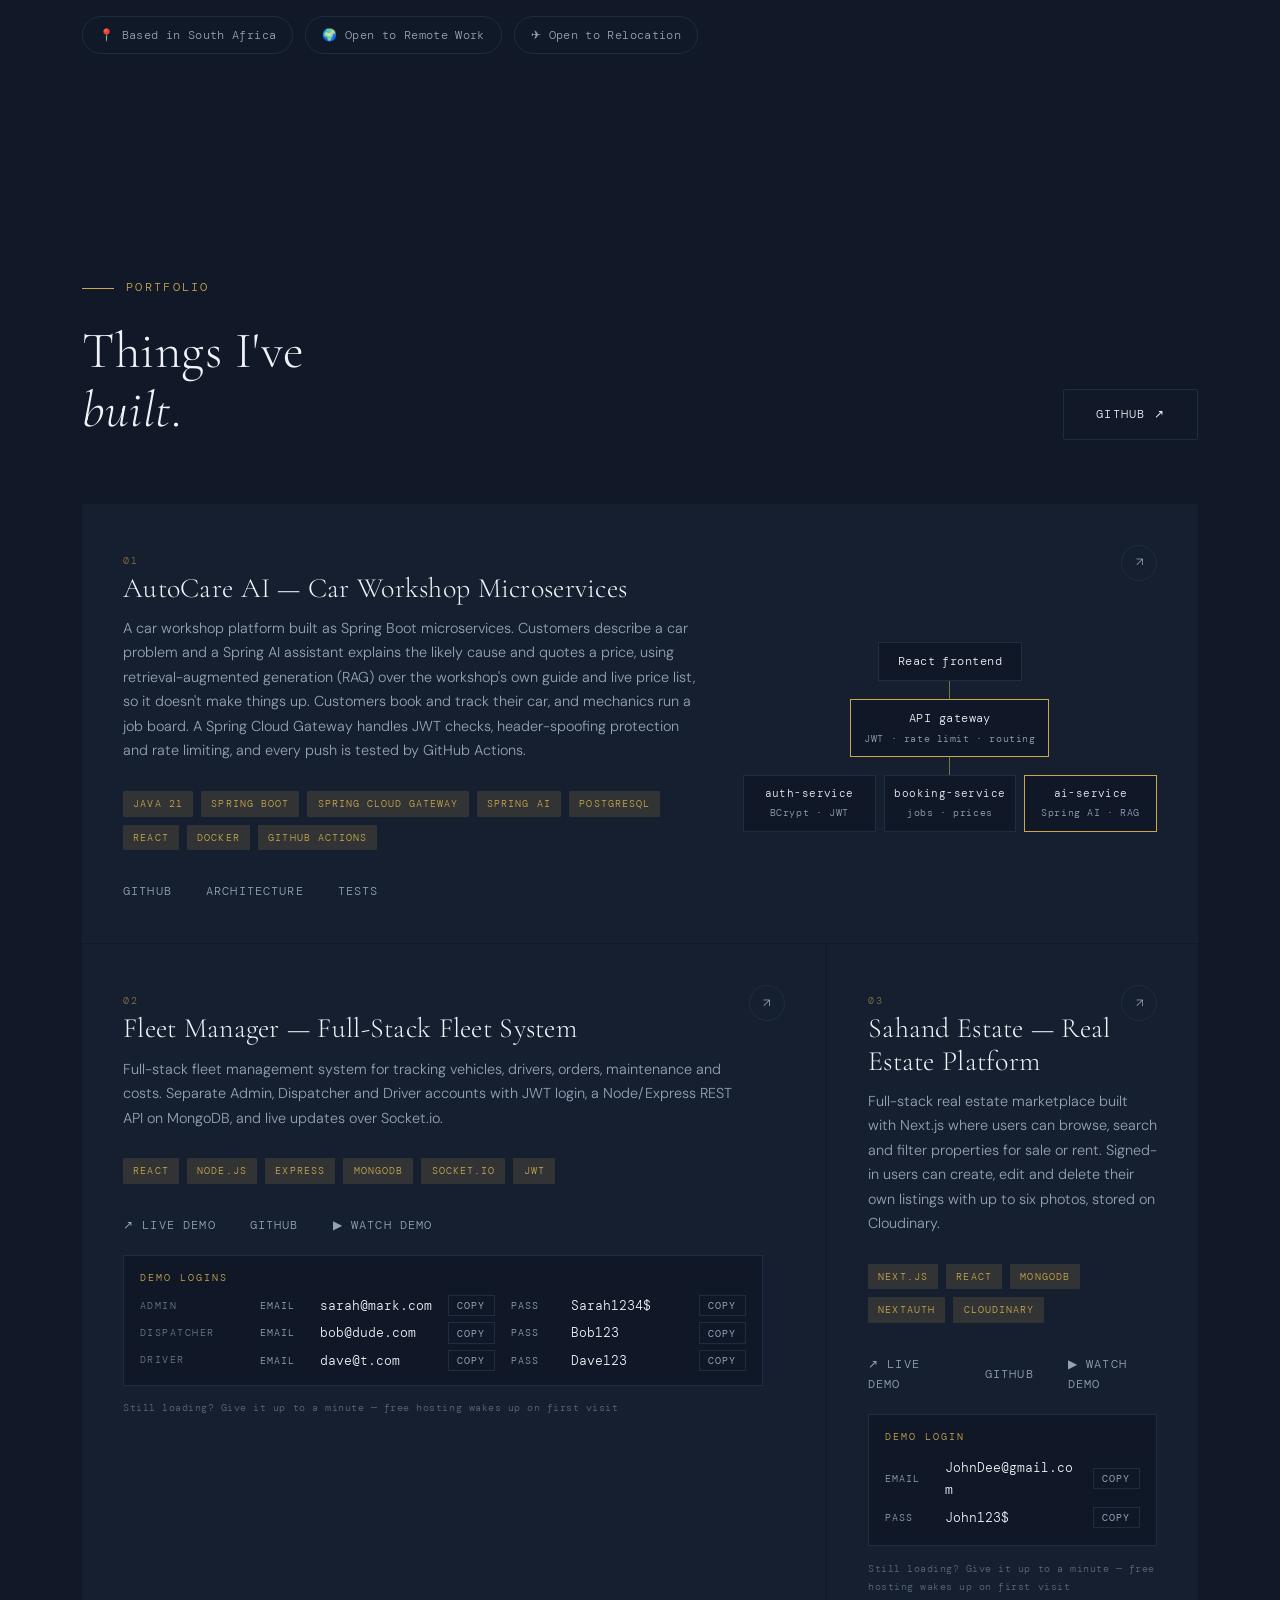
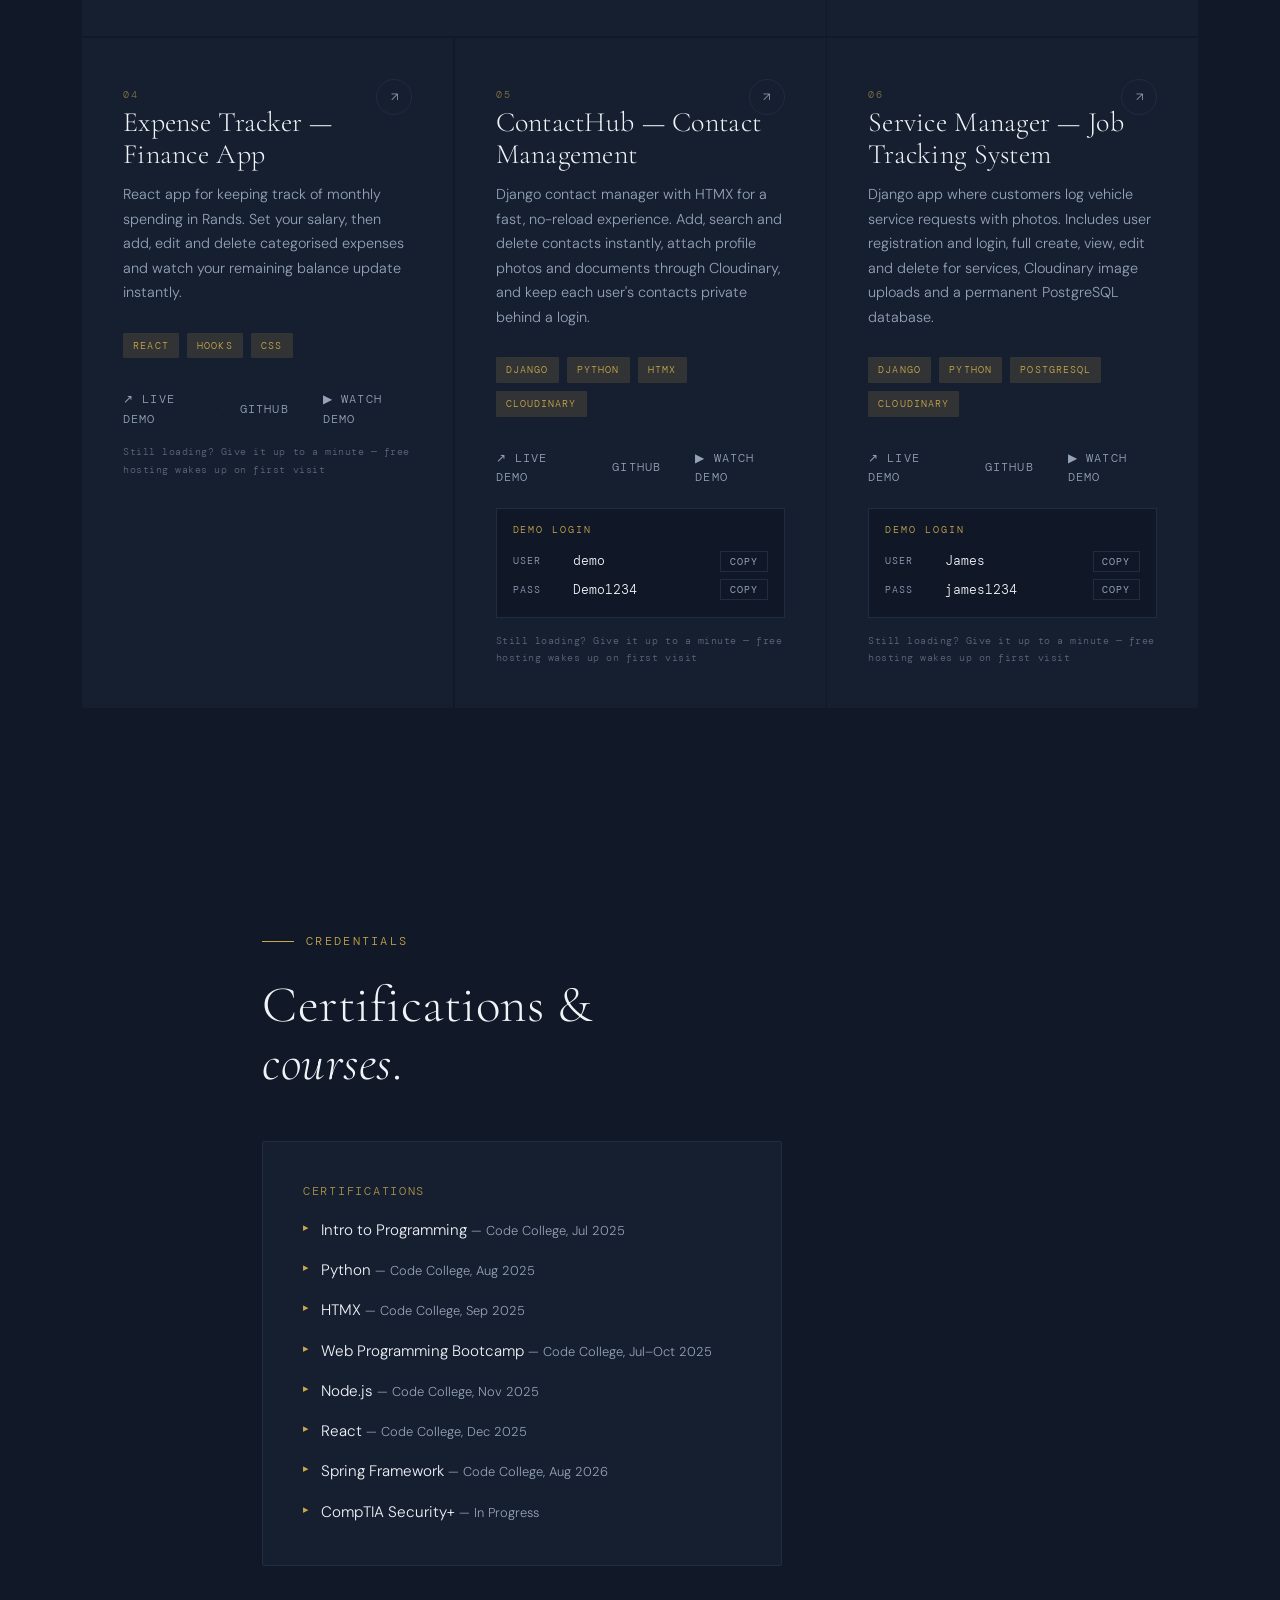
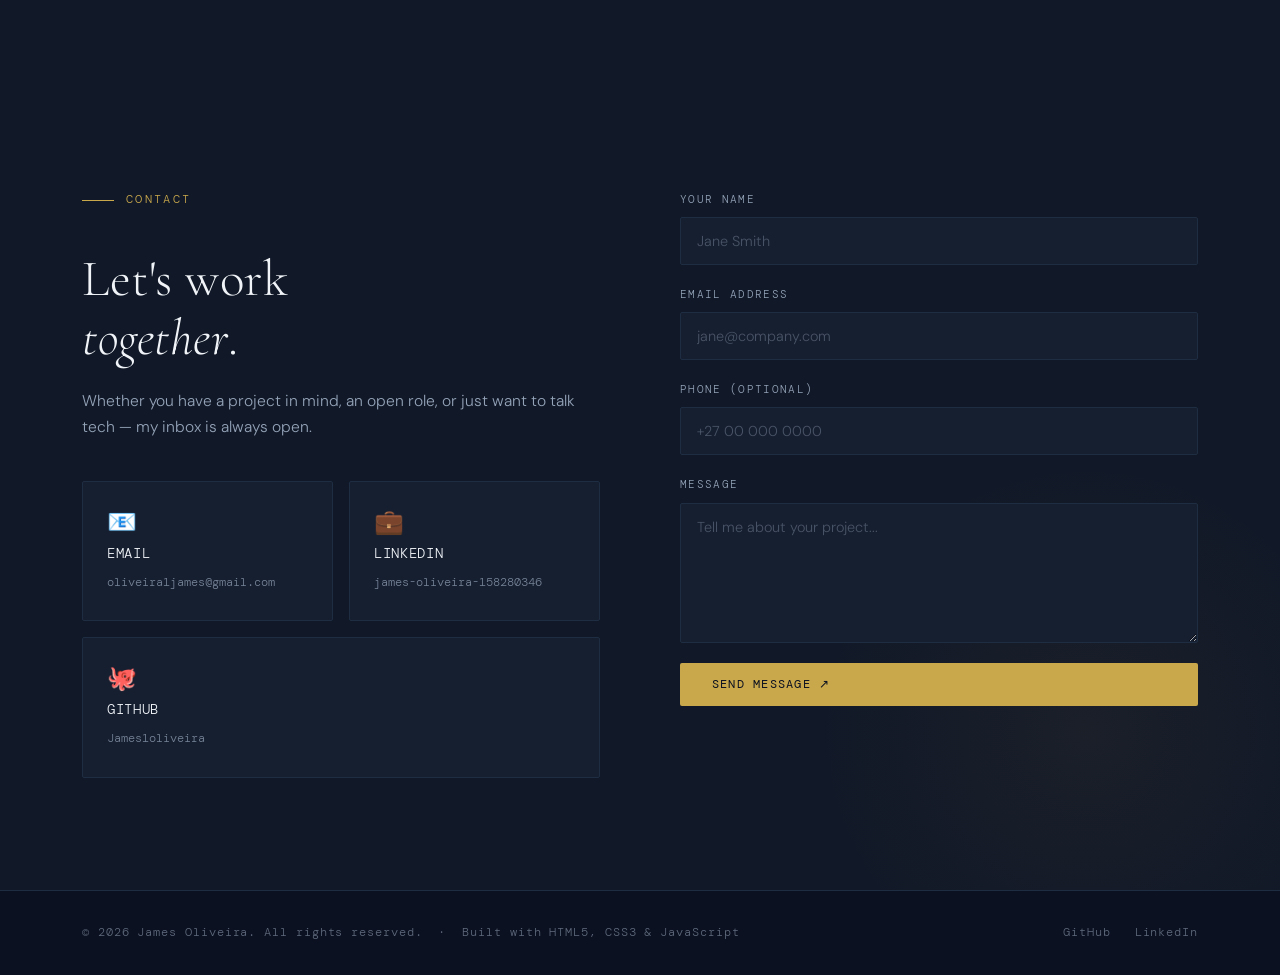
==== commit 4ce4dde2: "Add files via upload" ====
--- a/index.html
+++ b/index.html
@@ -18,8 +18,7 @@
         <ul class="nav-links">
           <li><a href="#services">Services</a></li>
           <li><a href="#about">About</a></li>
-          <li><a href="#projects">Work</a></li>
-          <li><a href="#experience">Experience</a></li>
+          <li><a href="#projects">Projects</a></li>
           <li><a href="#contact" class="nav-cta">Hire Me</a></li>
         </ul>
       </div>
@@ -442,47 +441,9 @@
   </section>
 
   <!-- ══════════════════════════════════
-       EXPERIENCE
-  ══════════════════════════════════ -->
-  <section id="experience" style="background: var(--navy-mid);">
-    <div class="container" style="max-width: 820px;">
-      <p class="section-label reveal">Experience</p>
-      <h2 class="reveal reveal-delay-1" style="margin-bottom:4rem;">Where I've<br><em>worked</em>.</h2>
-
-      <div class="timeline">
-
-        <div class="timeline-item reveal">
-          <p class="timeline-period">Internship</p>
-          <h3 class="timeline-role">IT &amp; Cybersecurity Intern</h3>
-          <p class="timeline-company">CyberFalconer</p>
-          <p class="timeline-desc">
-            Collaborated with teammates and clients in a professional cybersecurity environment.
-            Learned to understand client requirements and communicate product value across sales,
-            pre-sales, and cybersecurity contexts. Worked with the design team to improve website
-            usability, contributed to digital transformation initiatives, and participated in
-            projects focused on UX improvements and product enhancement.
-          </p>
-        </div>
-
-        <div class="timeline-item reveal reveal-delay-1">
-          <p class="timeline-period">In Progress</p>
-          <h3 class="timeline-role">CompTIA Security+ Certification</h3>
-          <p class="timeline-company">Self-Study</p>
-          <p class="timeline-desc">
-            Actively studying for CompTIA Security+ — covering network security, threat
-            management, cryptography, identity management, and compliance frameworks to
-            build a formal foundation in cybersecurity.
-          </p>
-        </div>
-
-      </div>
-    </div>
-  </section>
-
-  <!-- ══════════════════════════════════
        CERTIFICATIONS & EDUCATION
   ══════════════════════════════════ -->
-  <section id="credentials">
+  <section id="credentials" style="background: var(--navy-mid);">
     <div class="container" style="max-width: 820px;">
       <p class="section-label reveal">Credentials</p>
       <h2 class="reveal reveal-delay-1" style="margin-bottom:3rem;">Certifications &amp;<br><em>courses</em>.</h2>
@@ -497,6 +458,7 @@
             <li>Web Programming Bootcamp <span class="credential-status">— Code College, Jul–Oct 2025</span></li>
             <li>Node.js <span class="credential-status">— Code College, Nov 2025</span></li>
             <li>React <span class="credential-status">— Code College, Dec 2025</span></li>
+            <li>Spring Framework <span class="credential-status">— Code College, Aug 2026</span></li>
             <li>CompTIA Security+ <span class="credential-status">— In Progress</span></li>
           </ul>
         </div>
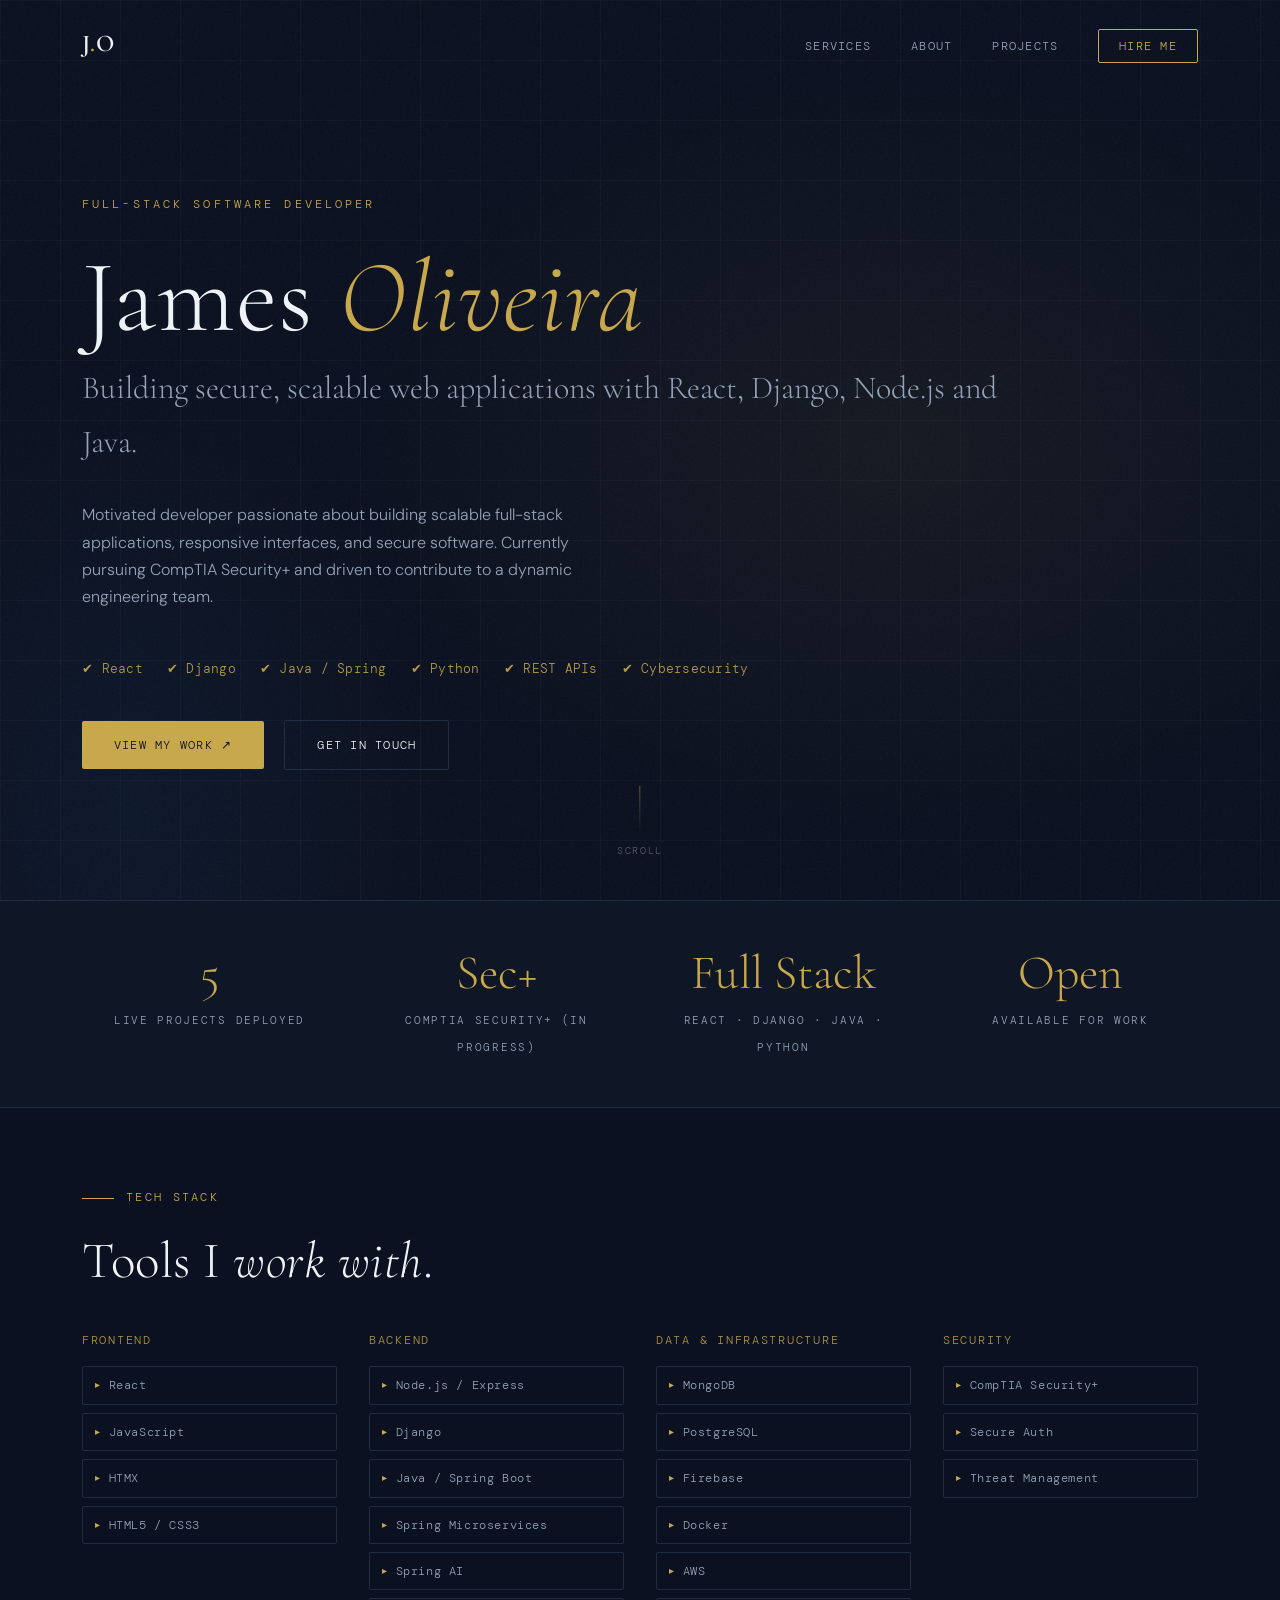
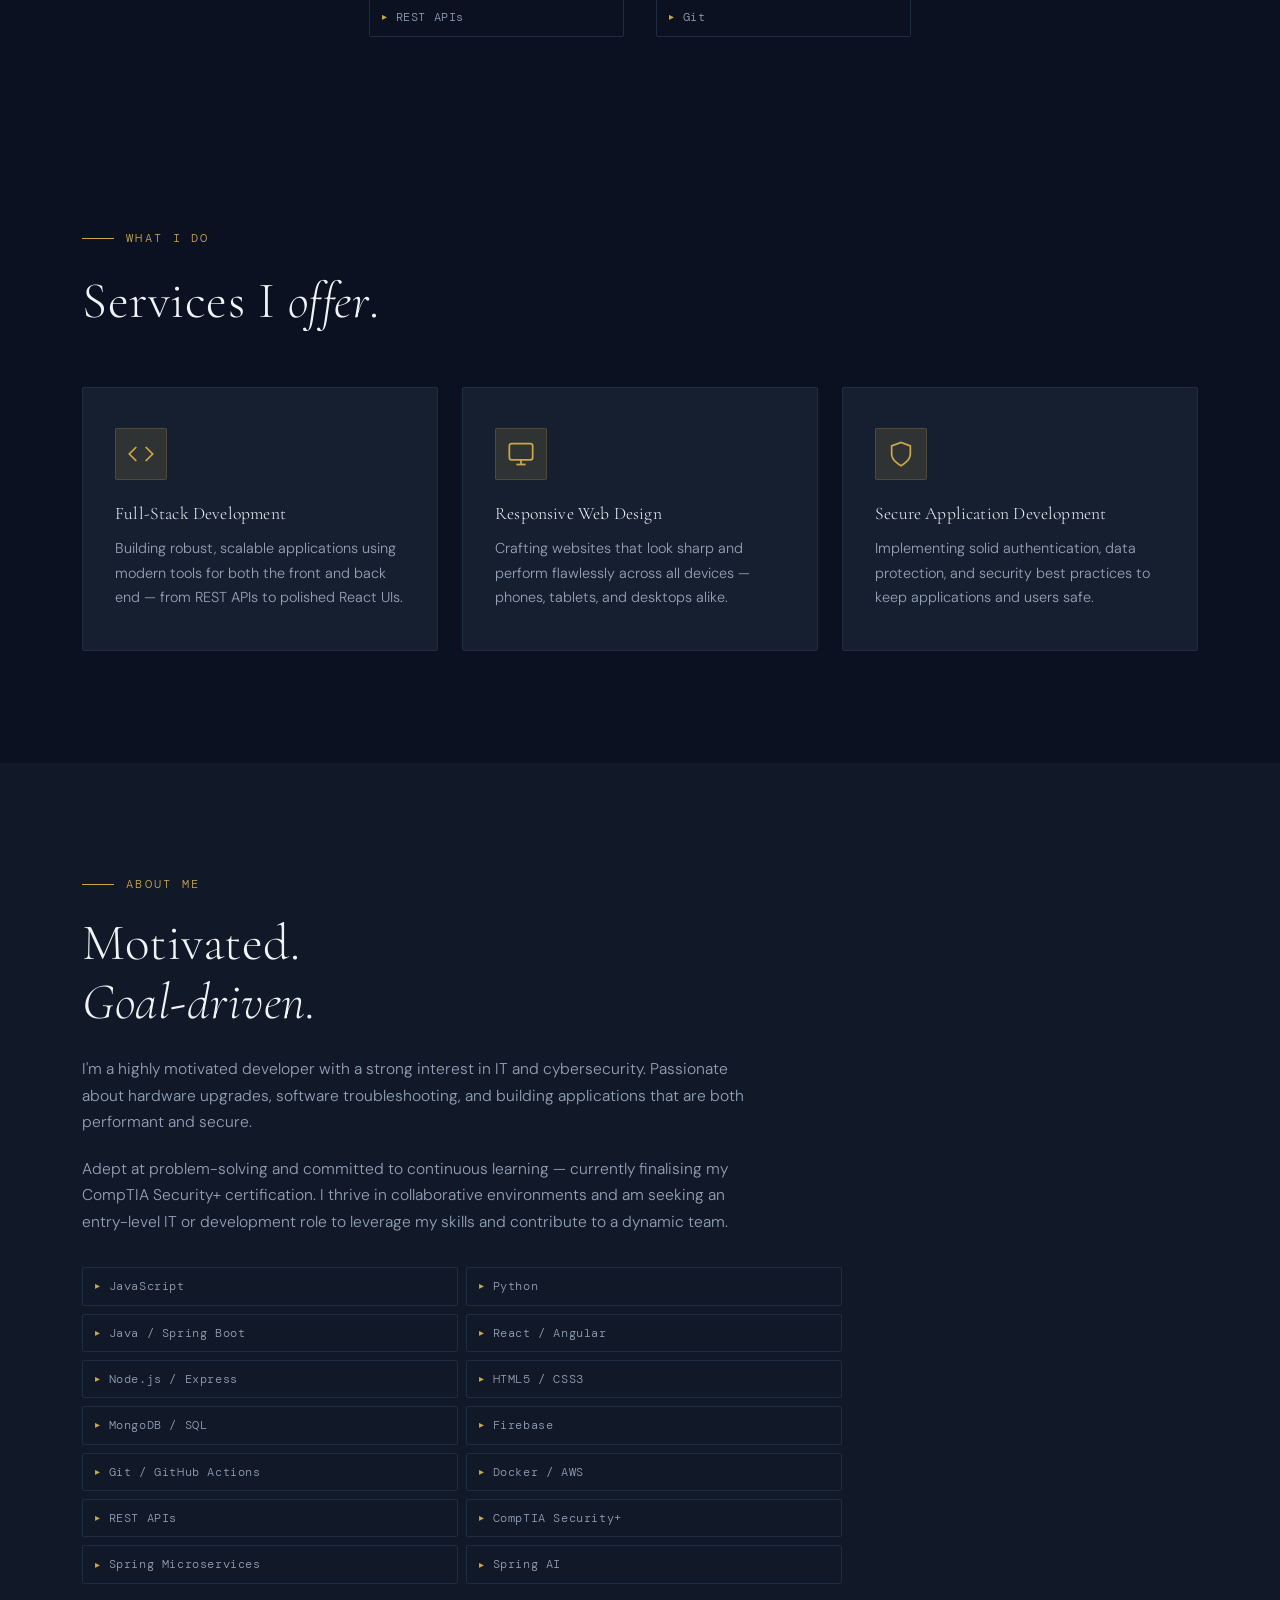
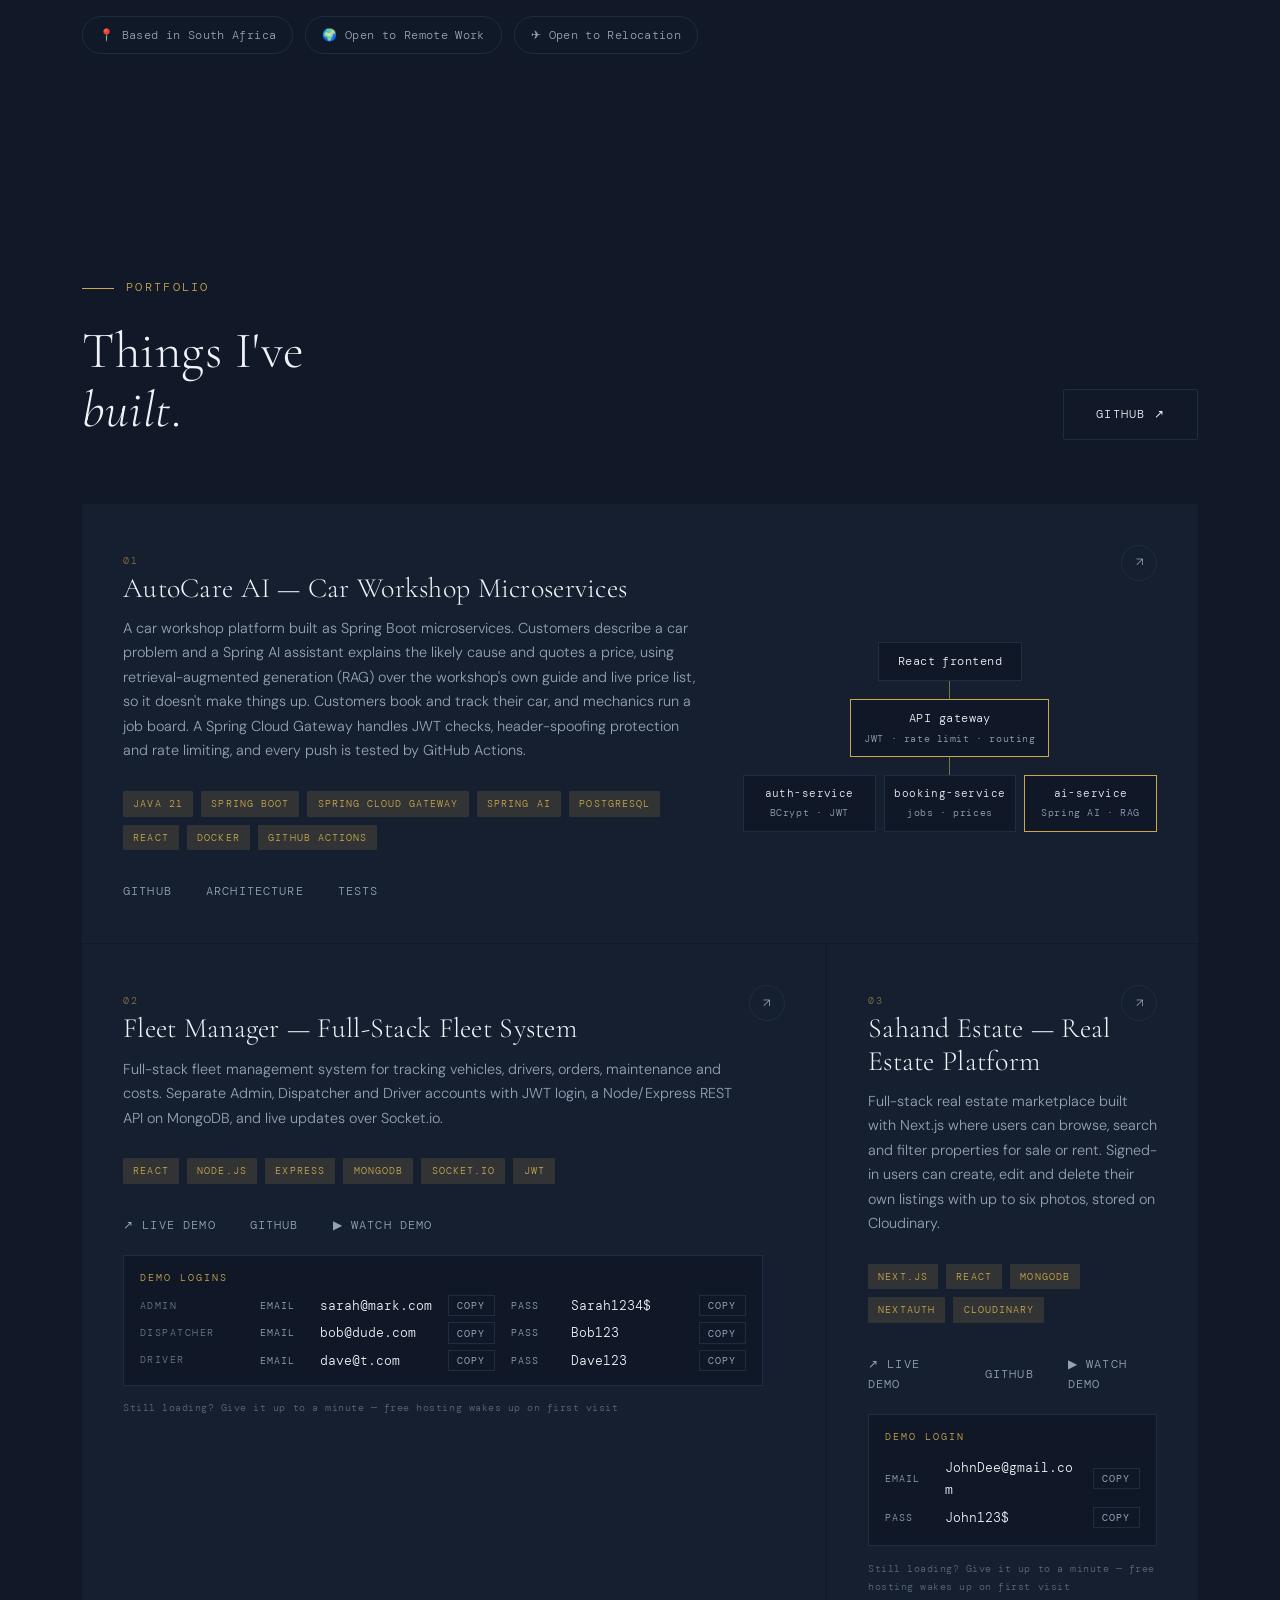
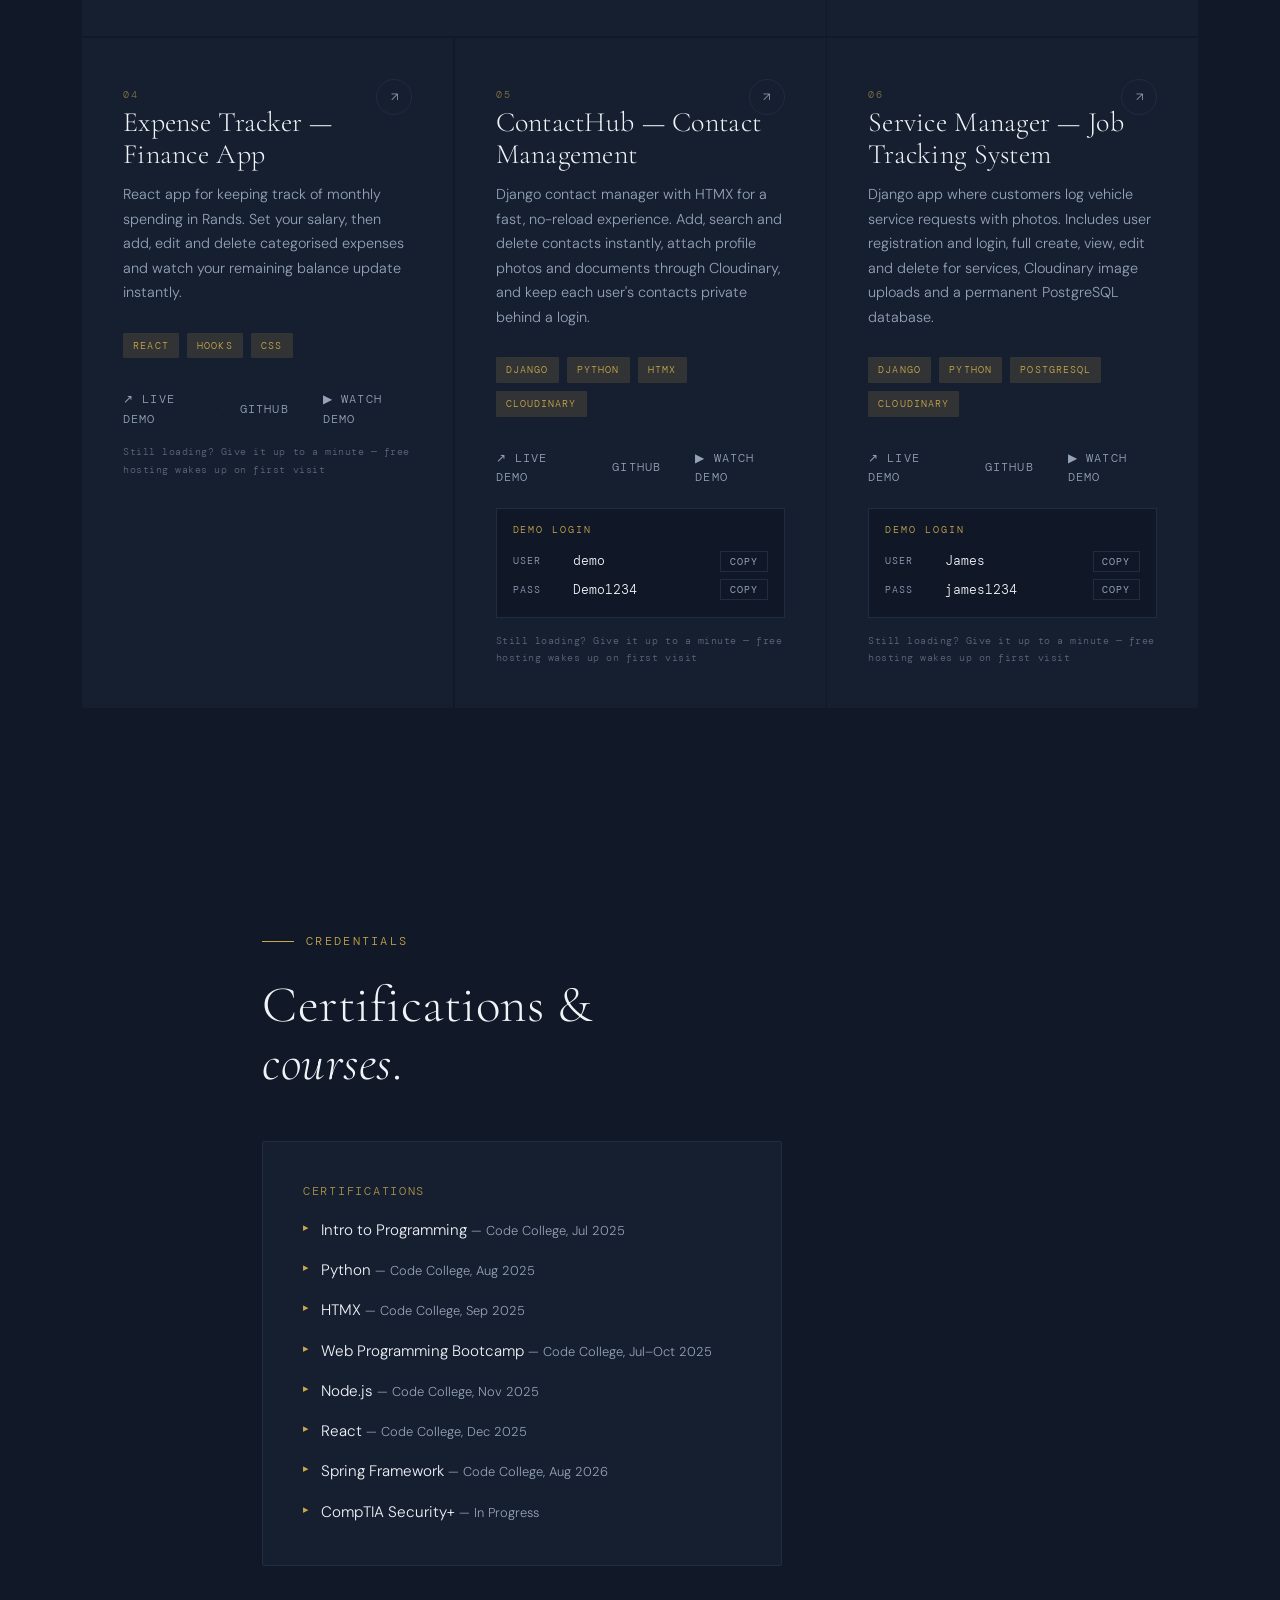
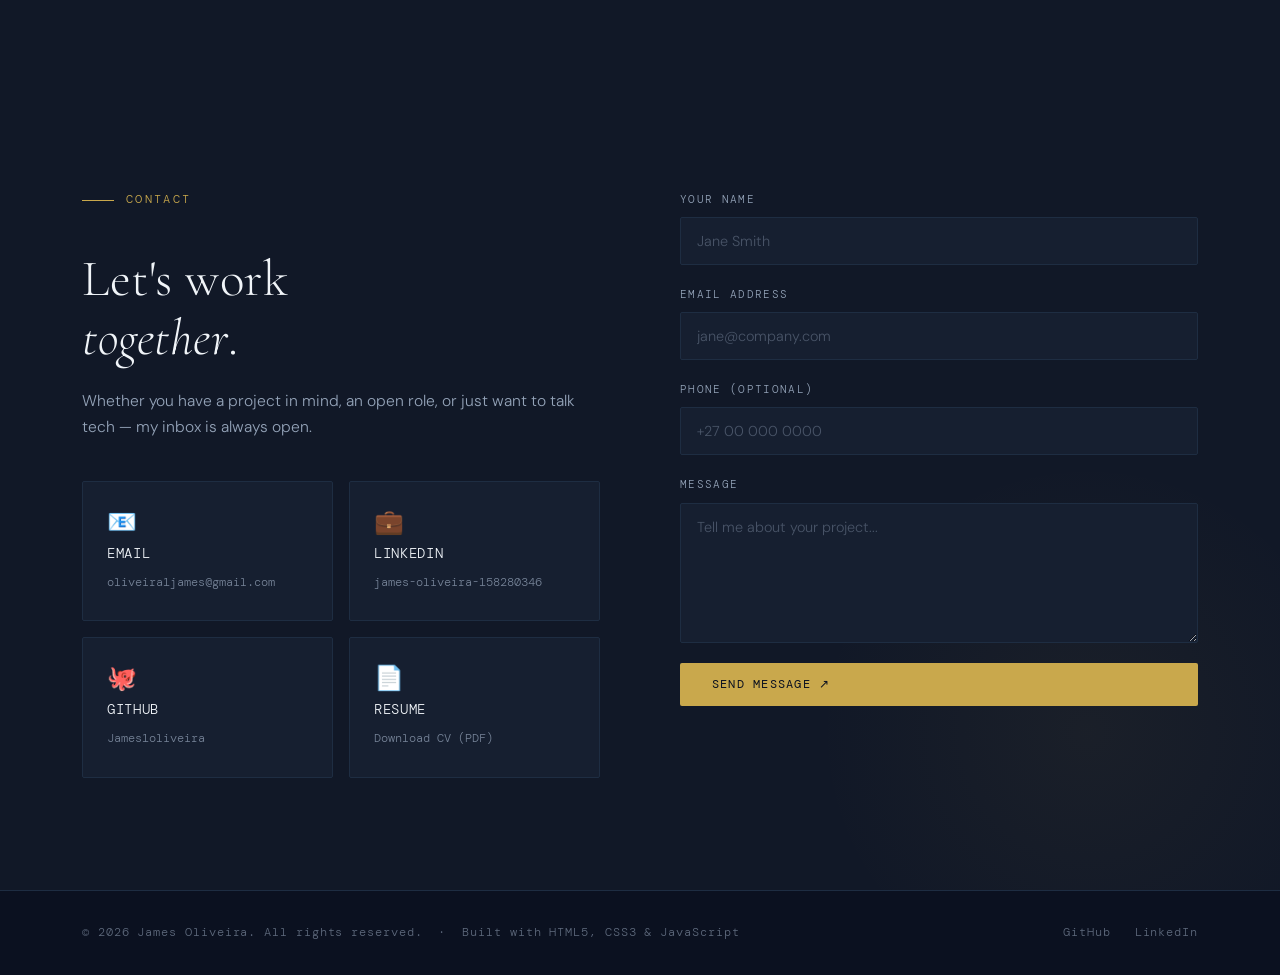
==== commit 9da24842: "Add files via upload" ====
--- a/index.html
+++ b/index.html
@@ -502,13 +502,11 @@
               <span class="contact-card-label">GitHub</span>
               <span class="contact-card-sub">James1oliveira</span>
             </a>
-            <!-- Resume hidden until a CV PDF is added (upload it as James-Oliveira-CV.pdf):
             <a href="James-Oliveira-CV.pdf" download class="contact-card">
               <span class="contact-card-icon">📄</span>
               <span class="contact-card-label">Resume</span>
               <span class="contact-card-sub">Download CV (PDF)</span>
             </a>
-            -->
           </div>
         </div>
 
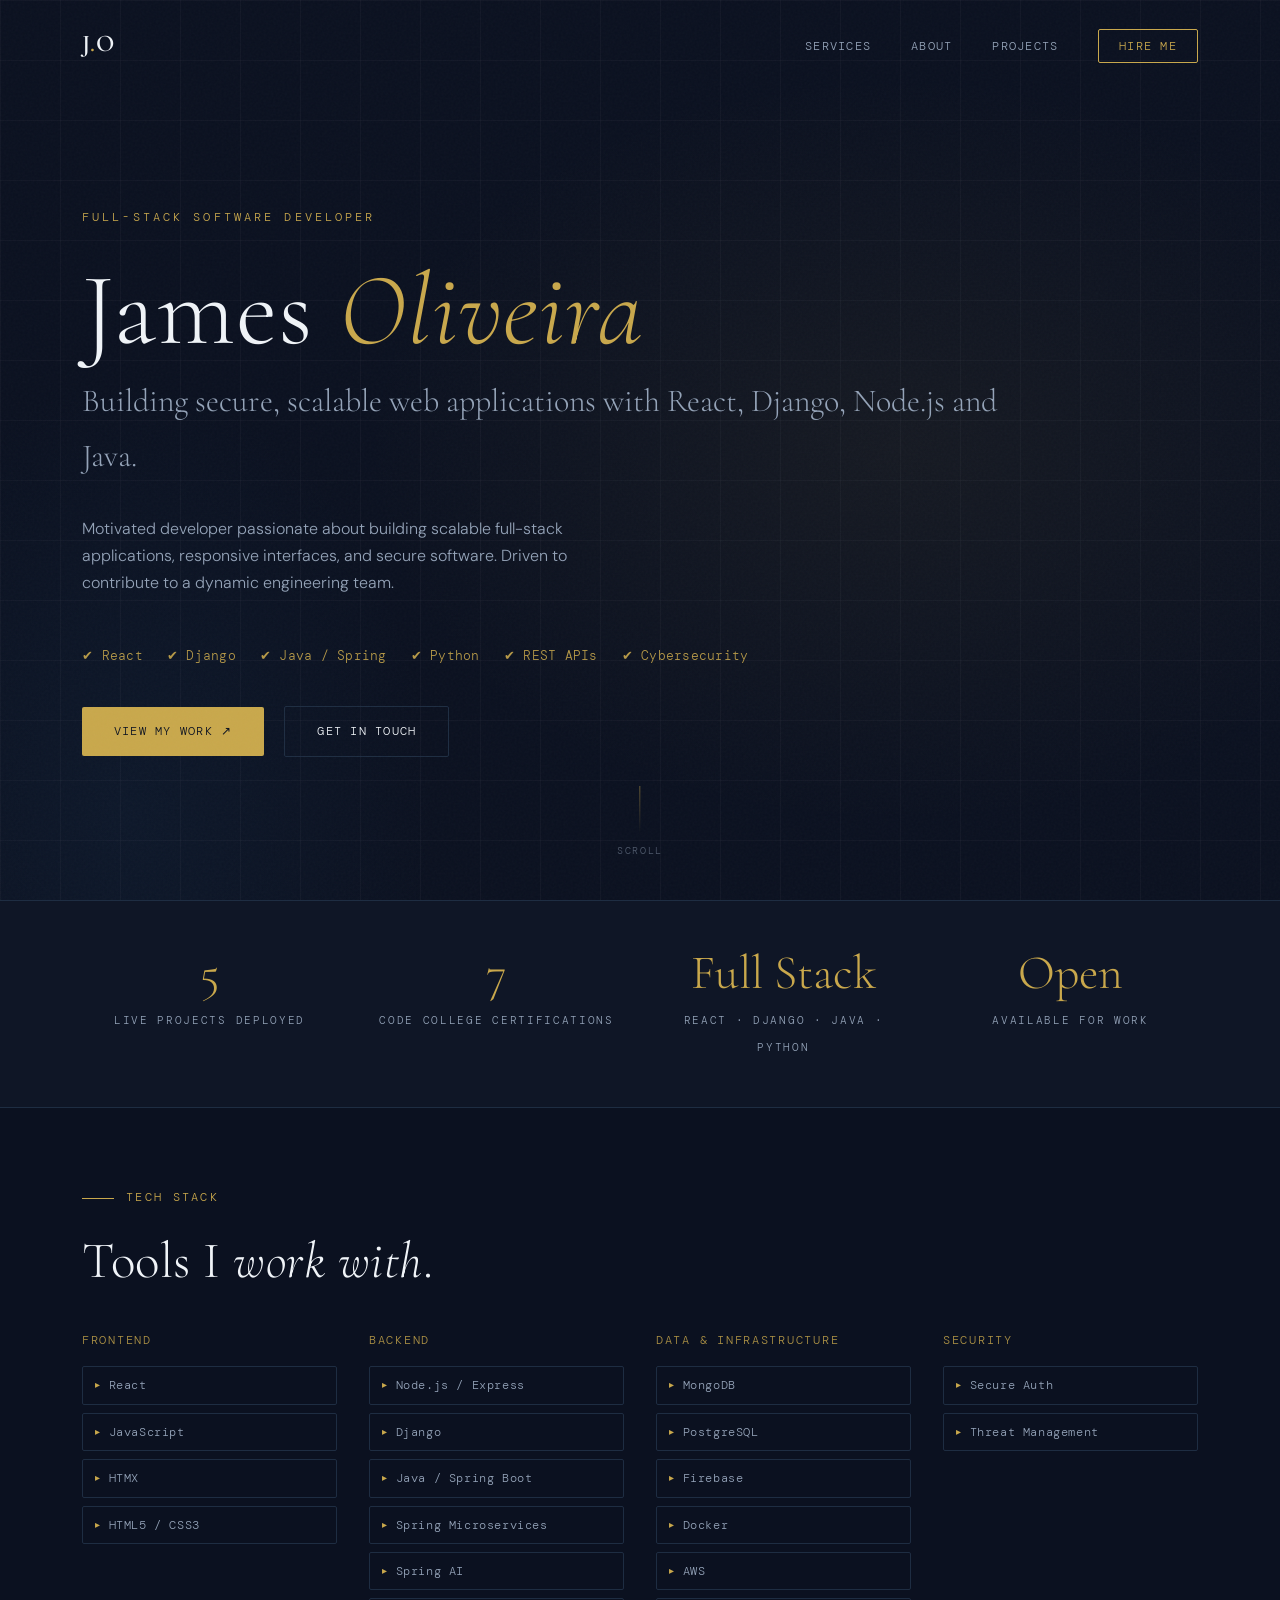
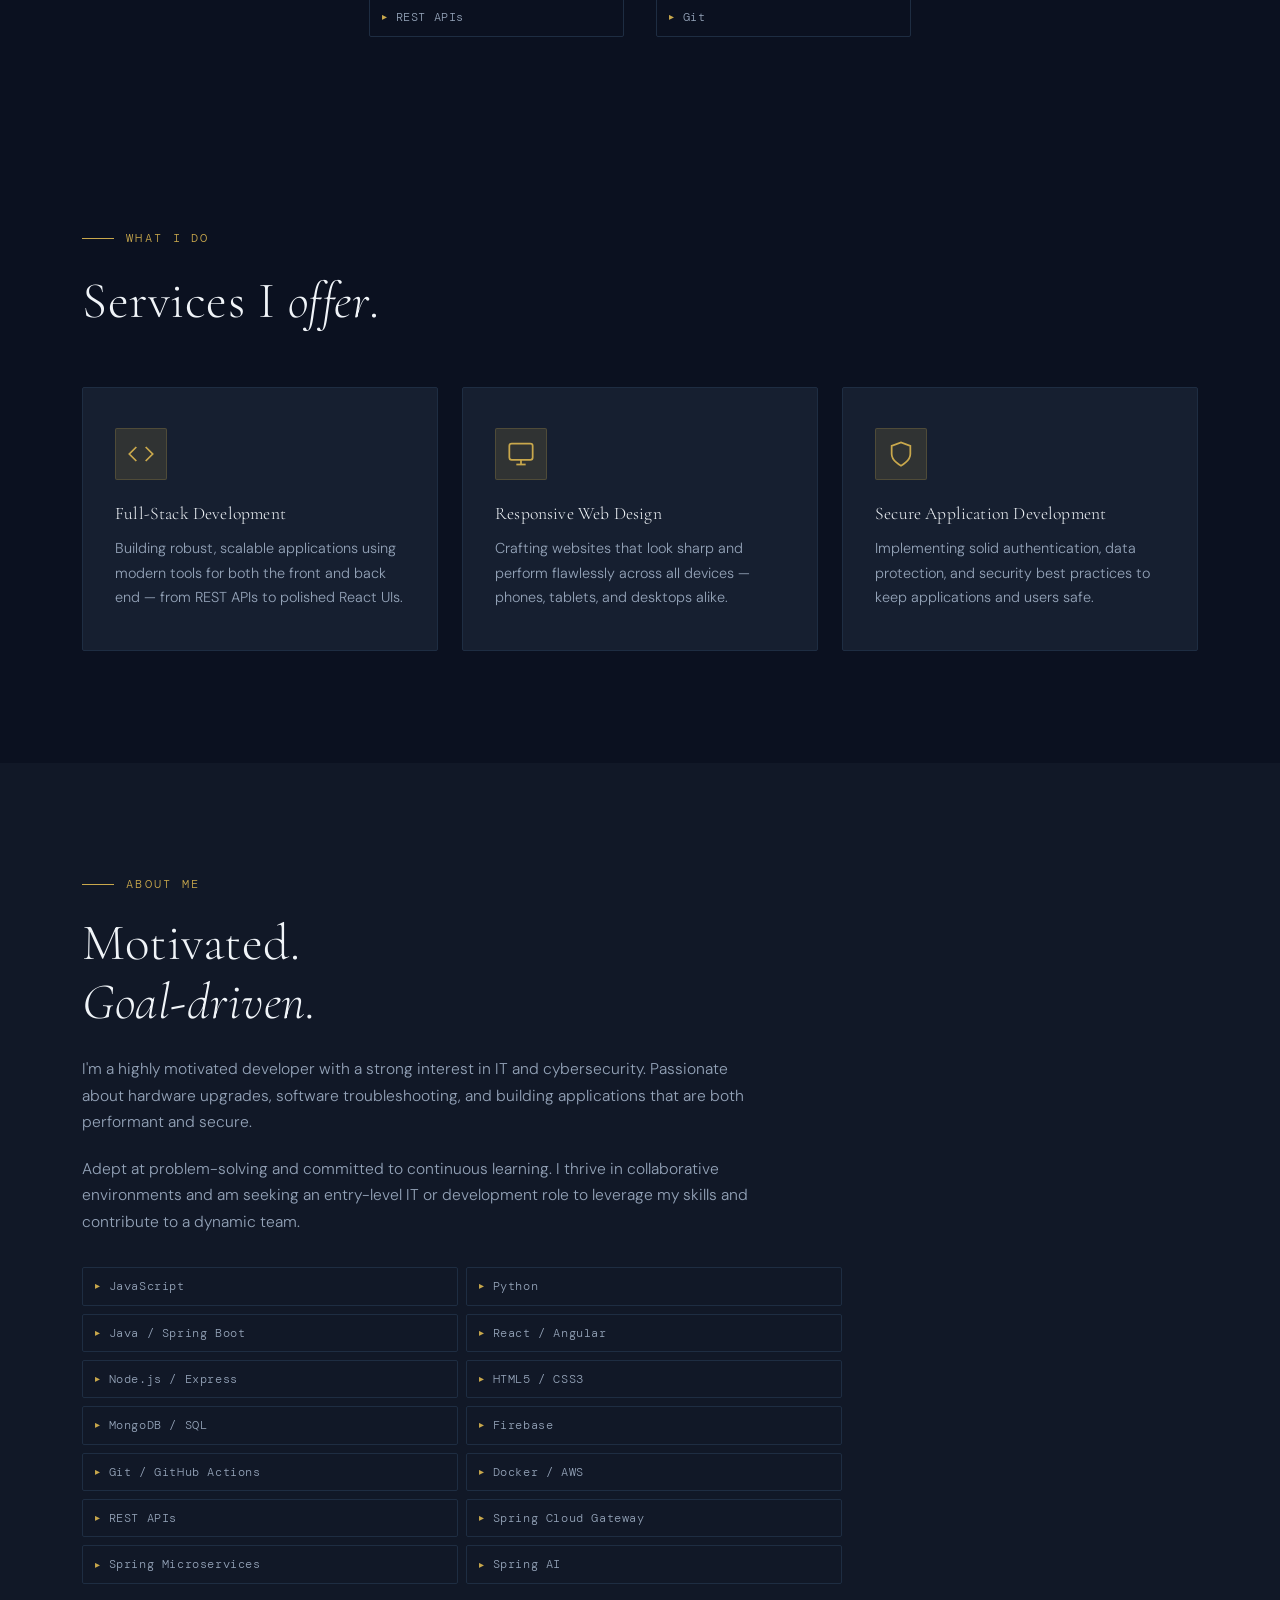
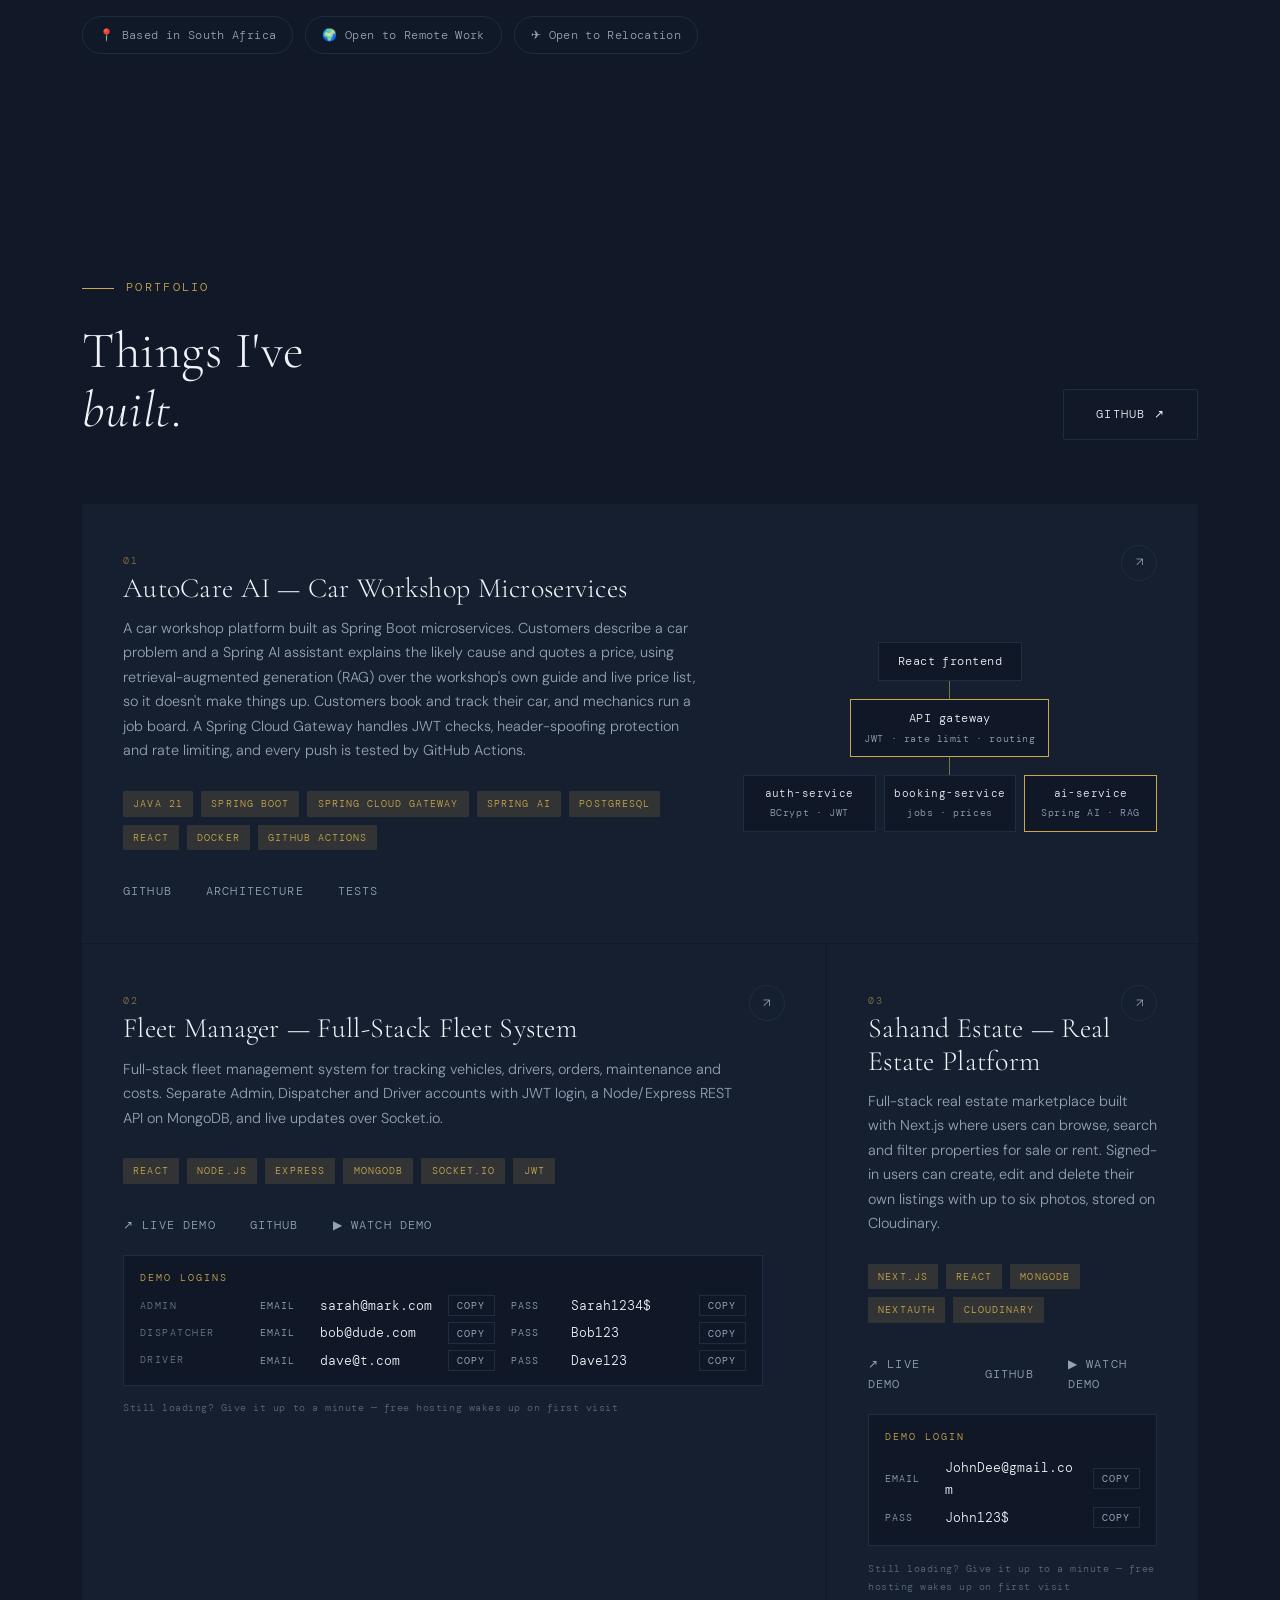
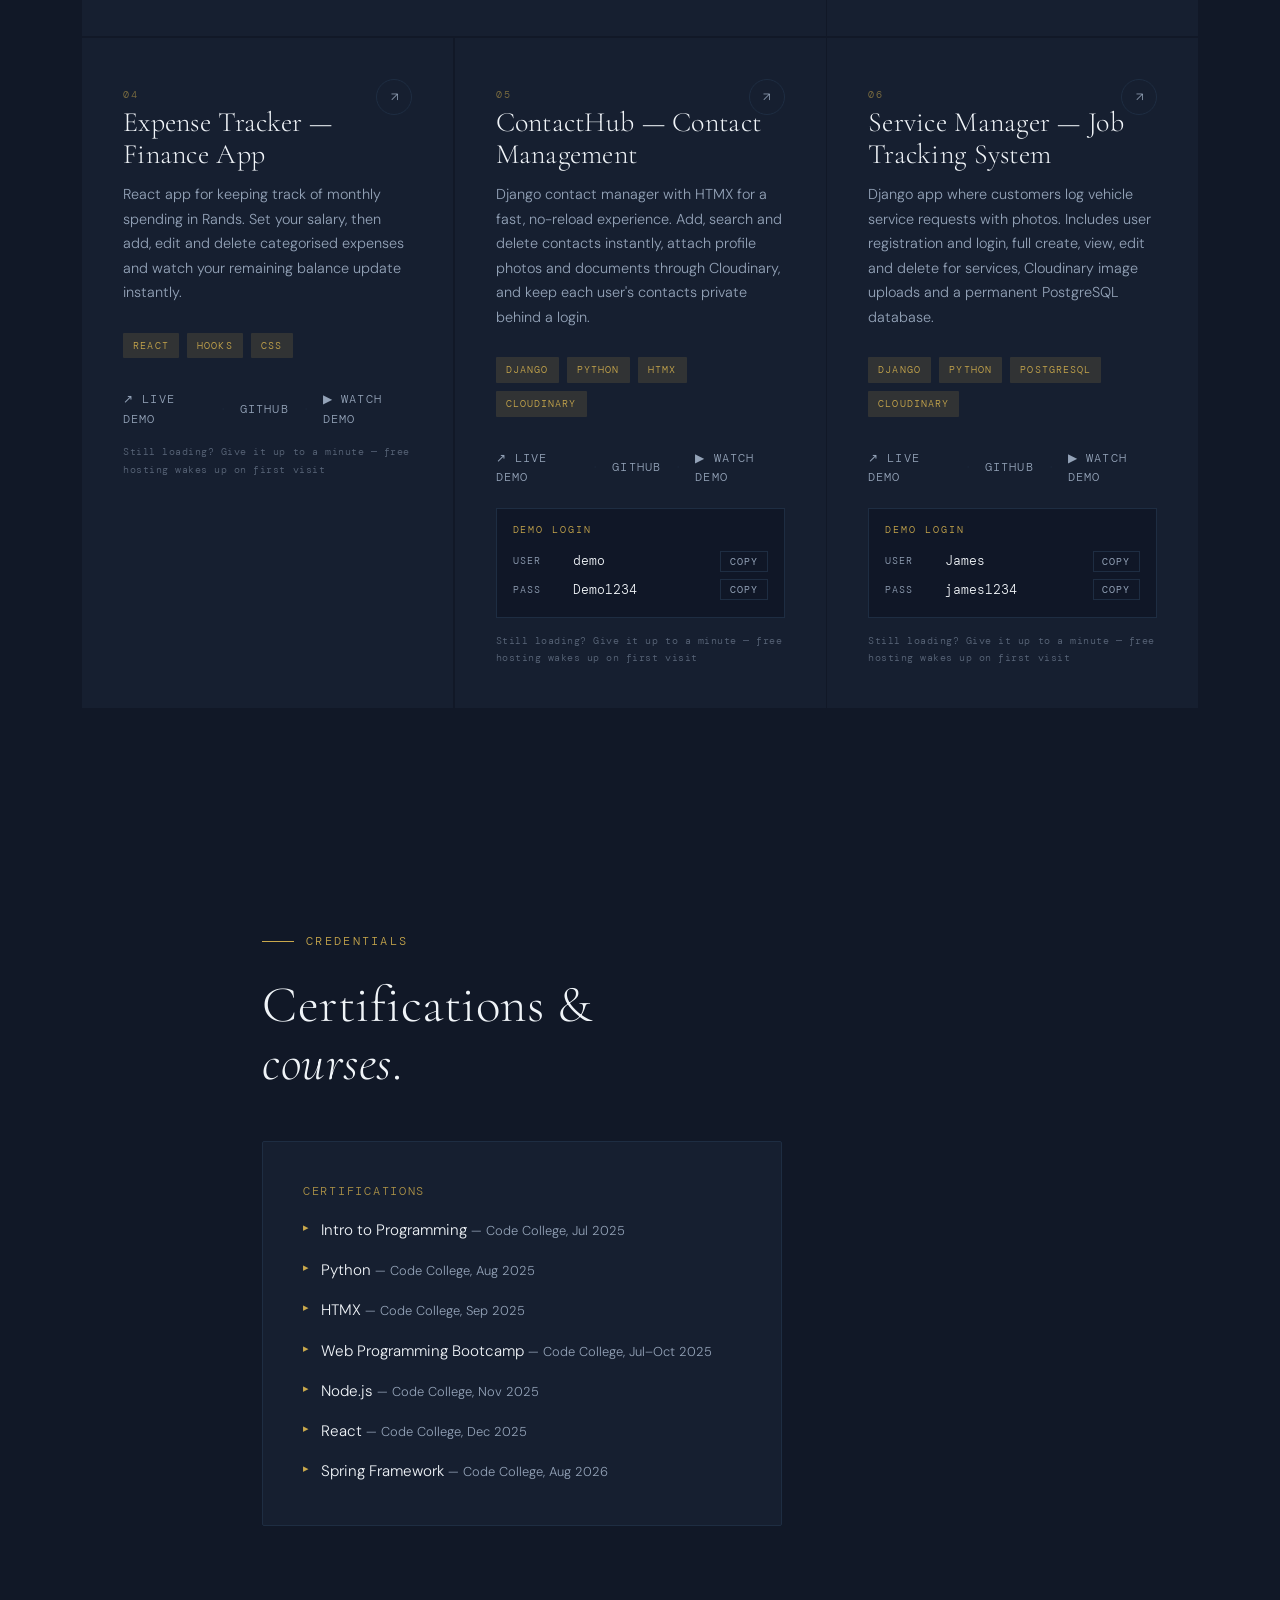
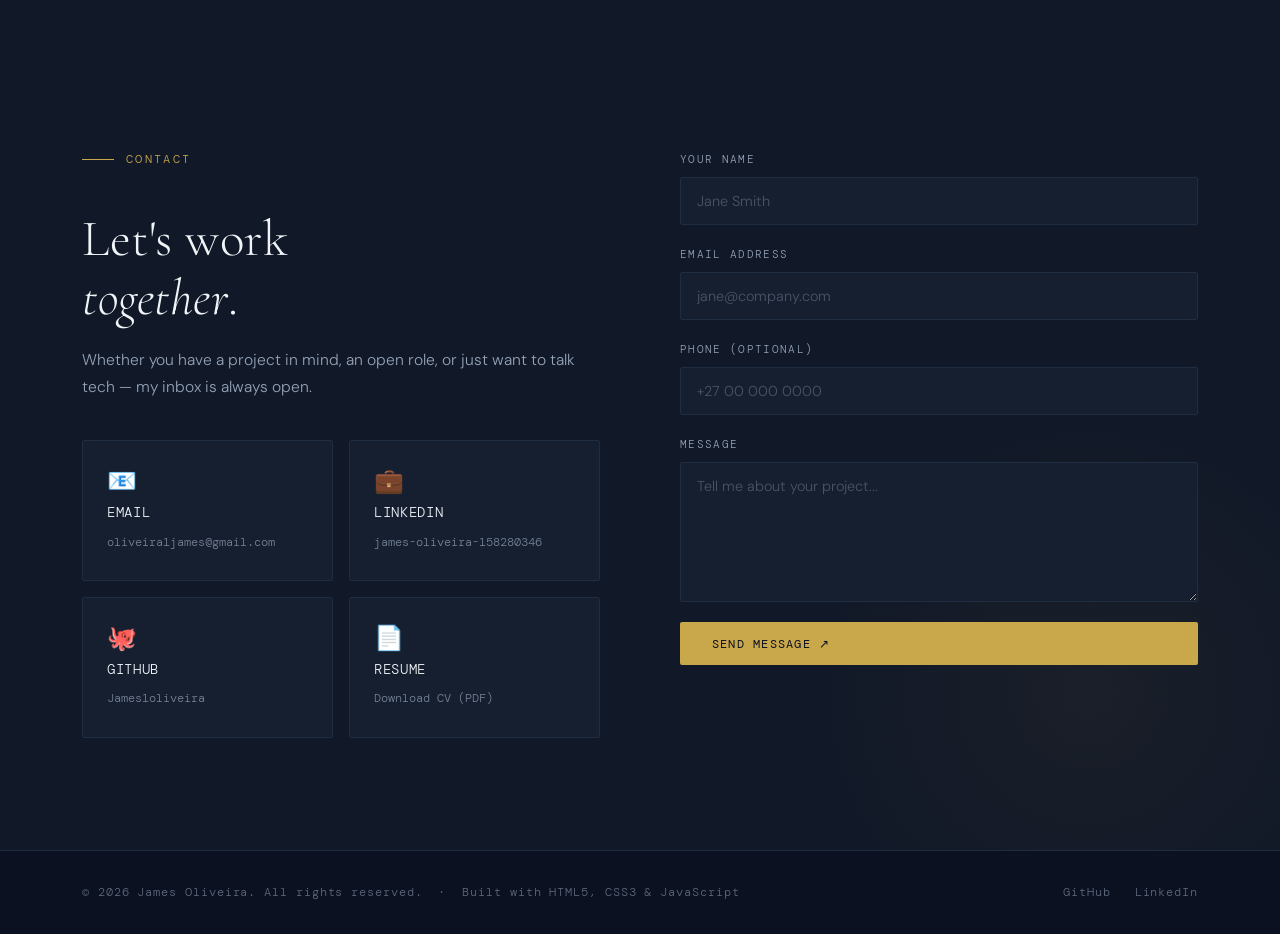
==== commit 05438f3f: "Add files via upload" ====
--- a/index.html
+++ b/index.html
@@ -38,9 +38,8 @@
         <p class="hero-subtitle">Building secure, scalable web applications with React, Django, Node.js and Java.</p>
         <p class="hero-desc">
           Motivated developer passionate about building scalable full-stack
-          applications, responsive interfaces, and secure software. Currently
-          pursuing CompTIA Security+ and driven to contribute to a dynamic
-          engineering team.
+          applications, responsive interfaces, and secure software. Driven to
+          contribute to a dynamic engineering team.
         </p>
         <div class="hero-tech-row reveal reveal-delay-1">
           <span class="hero-tech-item">✔ React</span>
@@ -73,8 +72,8 @@
           <span class="stat-label">Live Projects Deployed</span>
         </div>
         <div class="reveal reveal-delay-1">
-          <span class="stat-number">Sec+</span>
-          <span class="stat-label">CompTIA Security+ (In Progress)</span>
+          <span class="stat-number">7</span>
+          <span class="stat-label">Code College Certifications</span>
         </div>
         <div class="reveal reveal-delay-2">
           <span class="stat-number">Full&nbsp;Stack</span>
@@ -130,7 +129,6 @@
         <div class="stack-group reveal reveal-delay-3">
           <p class="stack-group-label">Security</p>
           <div class="skills-grid">
-            <span class="skill-tag">CompTIA Security+</span>
             <span class="skill-tag">Secure Auth</span>
             <span class="skill-tag">Threat Management</span>
           </div>
@@ -205,8 +203,7 @@
             applications that are both performant and secure.
           </p>
           <p class="reveal reveal-delay-2">
-            Adept at problem-solving and committed to continuous learning — currently
-            finalising my CompTIA Security+ certification. I thrive in collaborative
+            Adept at problem-solving and committed to continuous learning. I thrive in collaborative
             environments and am seeking an entry-level IT or development role to leverage
             my skills and contribute to a dynamic team.
           </p>
@@ -223,7 +220,7 @@
             <span class="skill-tag">Git / GitHub Actions</span>
             <span class="skill-tag">Docker / AWS</span>
             <span class="skill-tag">REST APIs</span>
-            <span class="skill-tag">CompTIA Security+</span>
+            <span class="skill-tag">Spring Cloud Gateway</span>
             <span class="skill-tag">Spring Microservices</span>
             <span class="skill-tag">Spring AI</span>
           </div>
@@ -459,7 +456,6 @@
             <li>Node.js <span class="credential-status">— Code College, Nov 2025</span></li>
             <li>React <span class="credential-status">— Code College, Dec 2025</span></li>
             <li>Spring Framework <span class="credential-status">— Code College, Aug 2026</span></li>
-            <li>CompTIA Security+ <span class="credential-status">— In Progress</span></li>
           </ul>
         </div>
         <!-- Education hidden until details are added:
